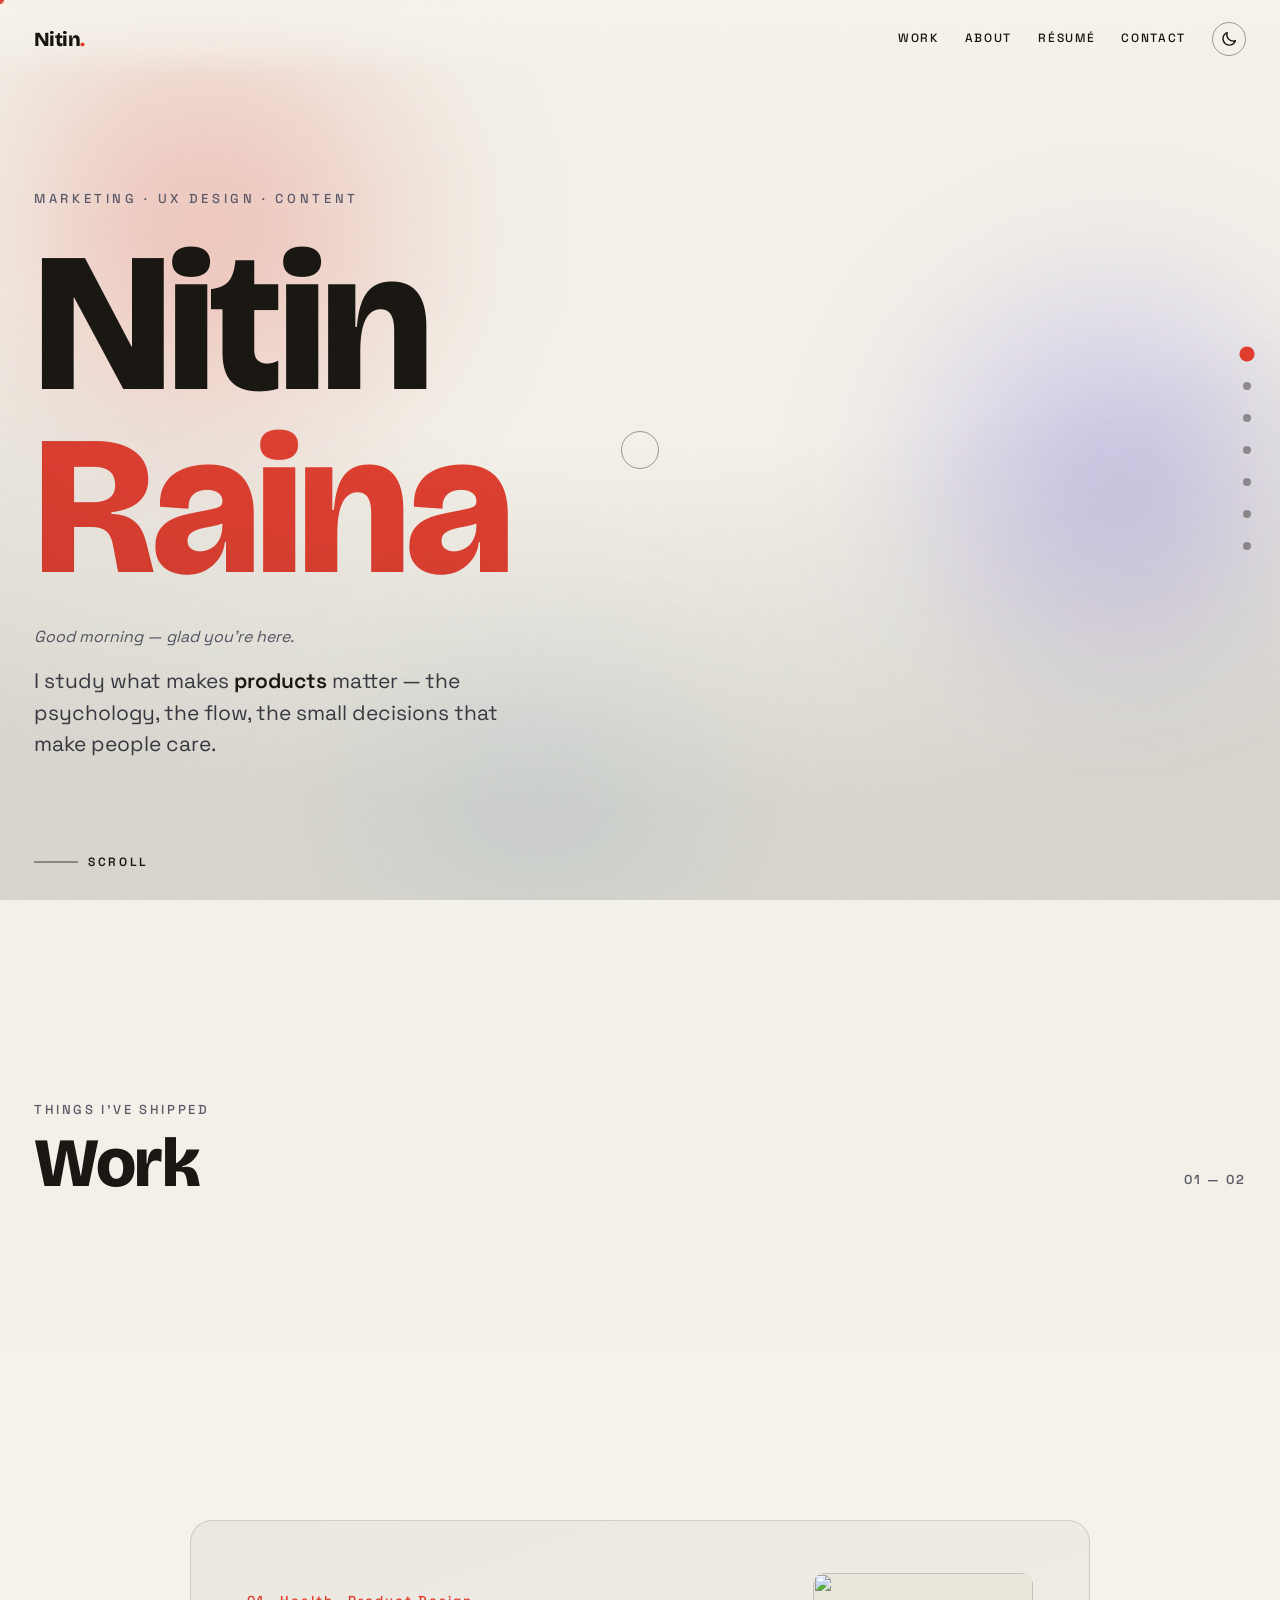
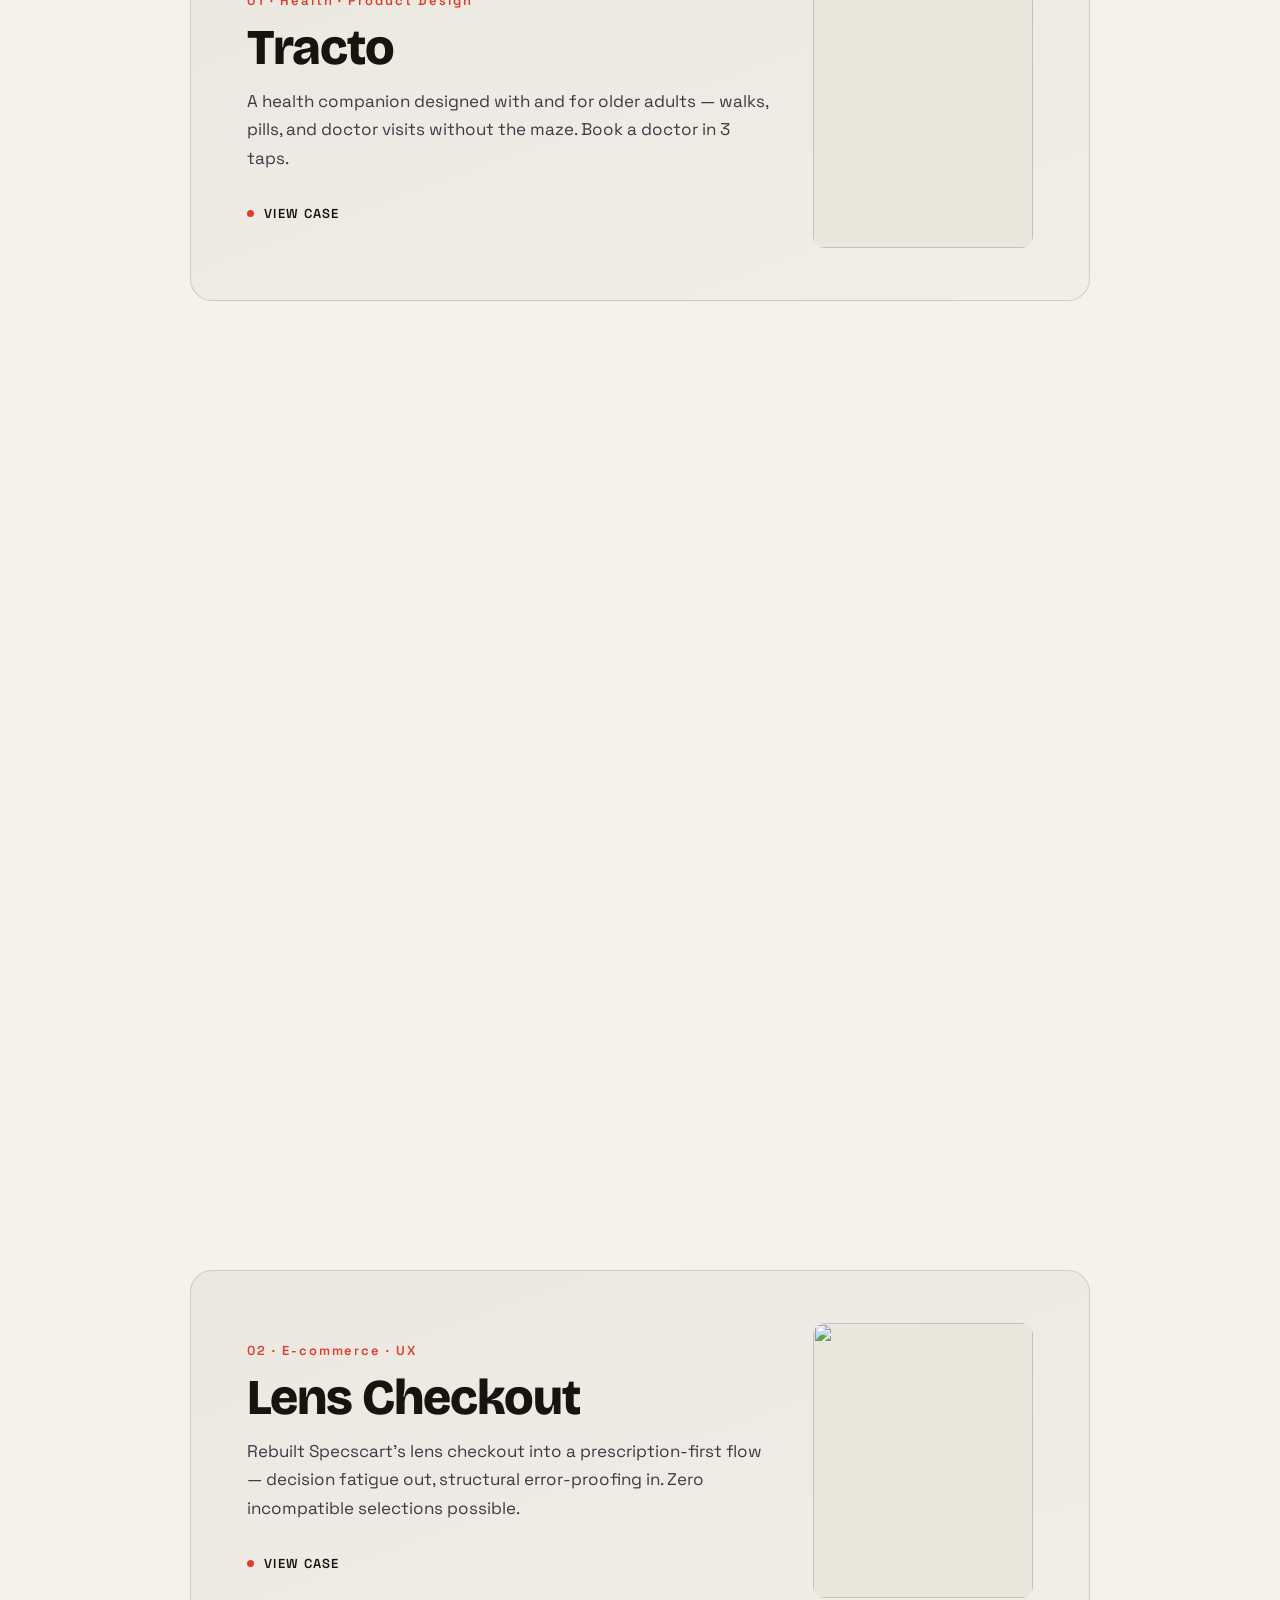
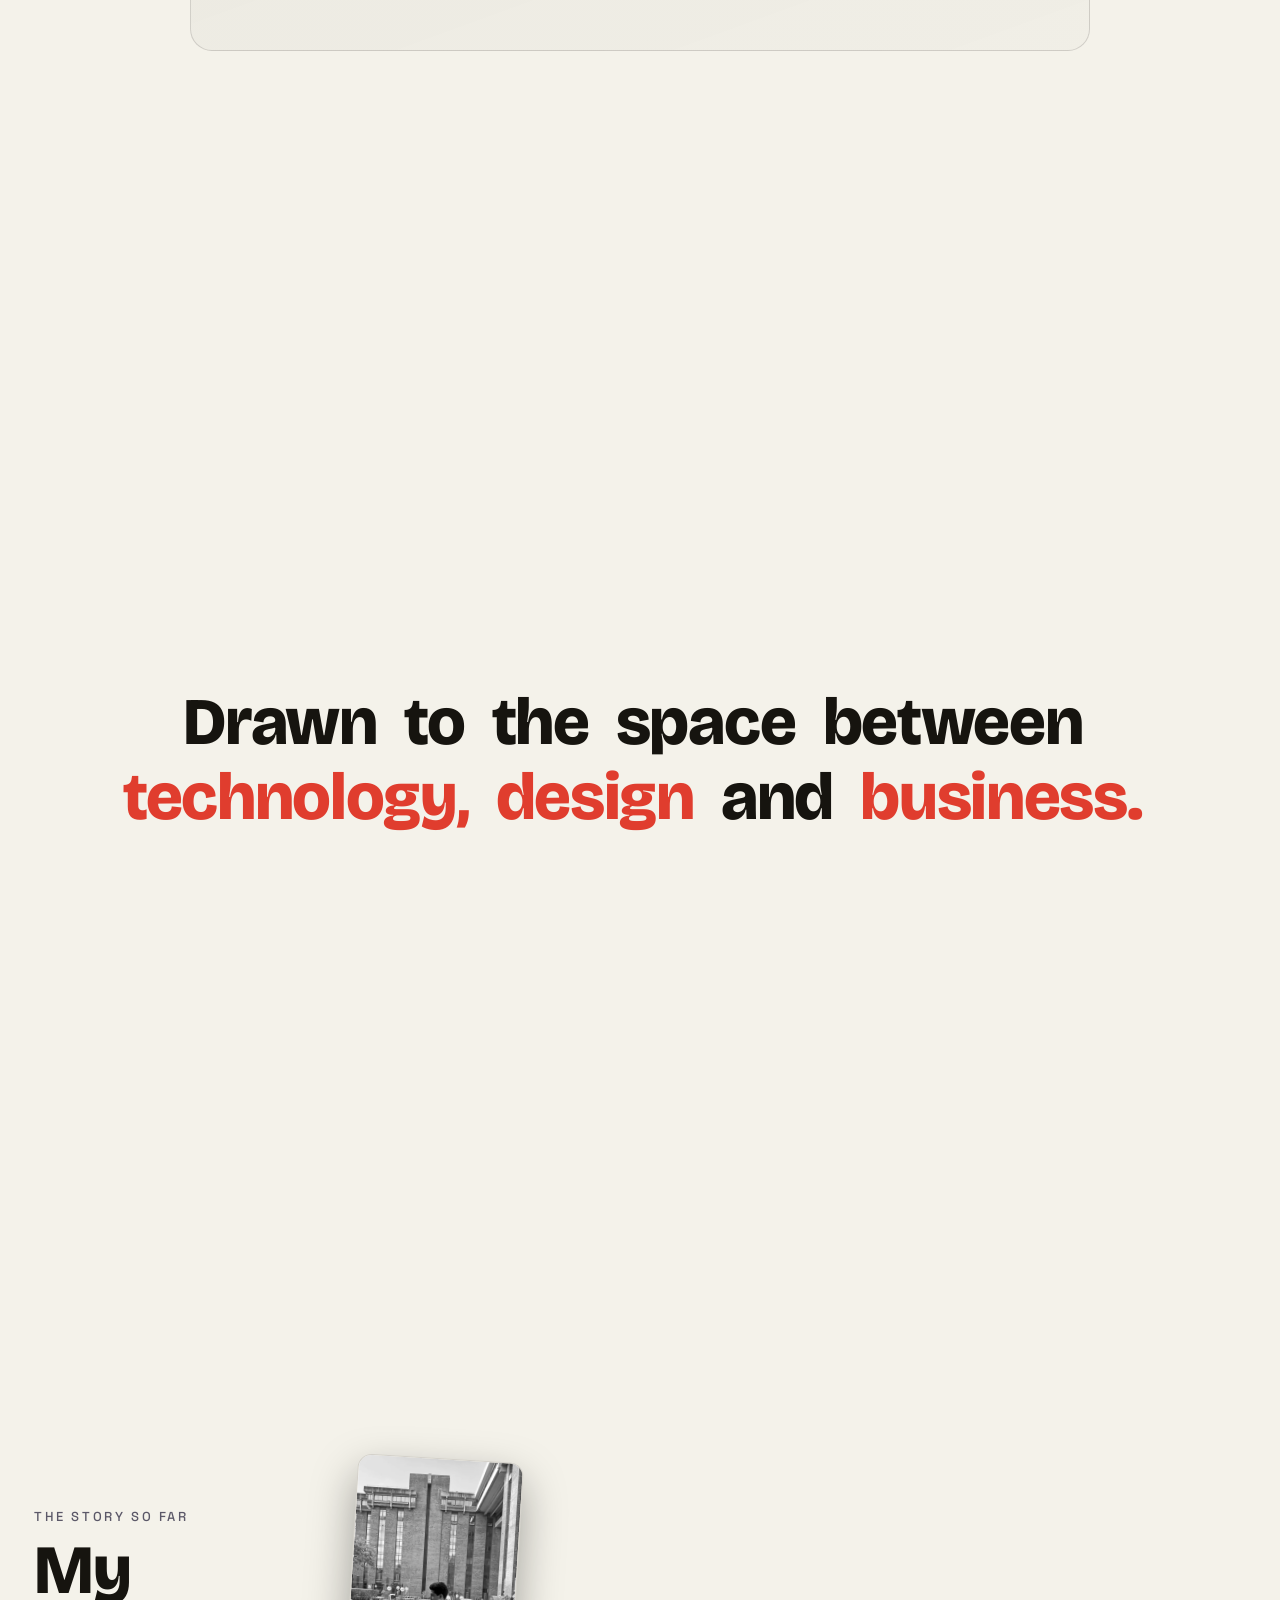
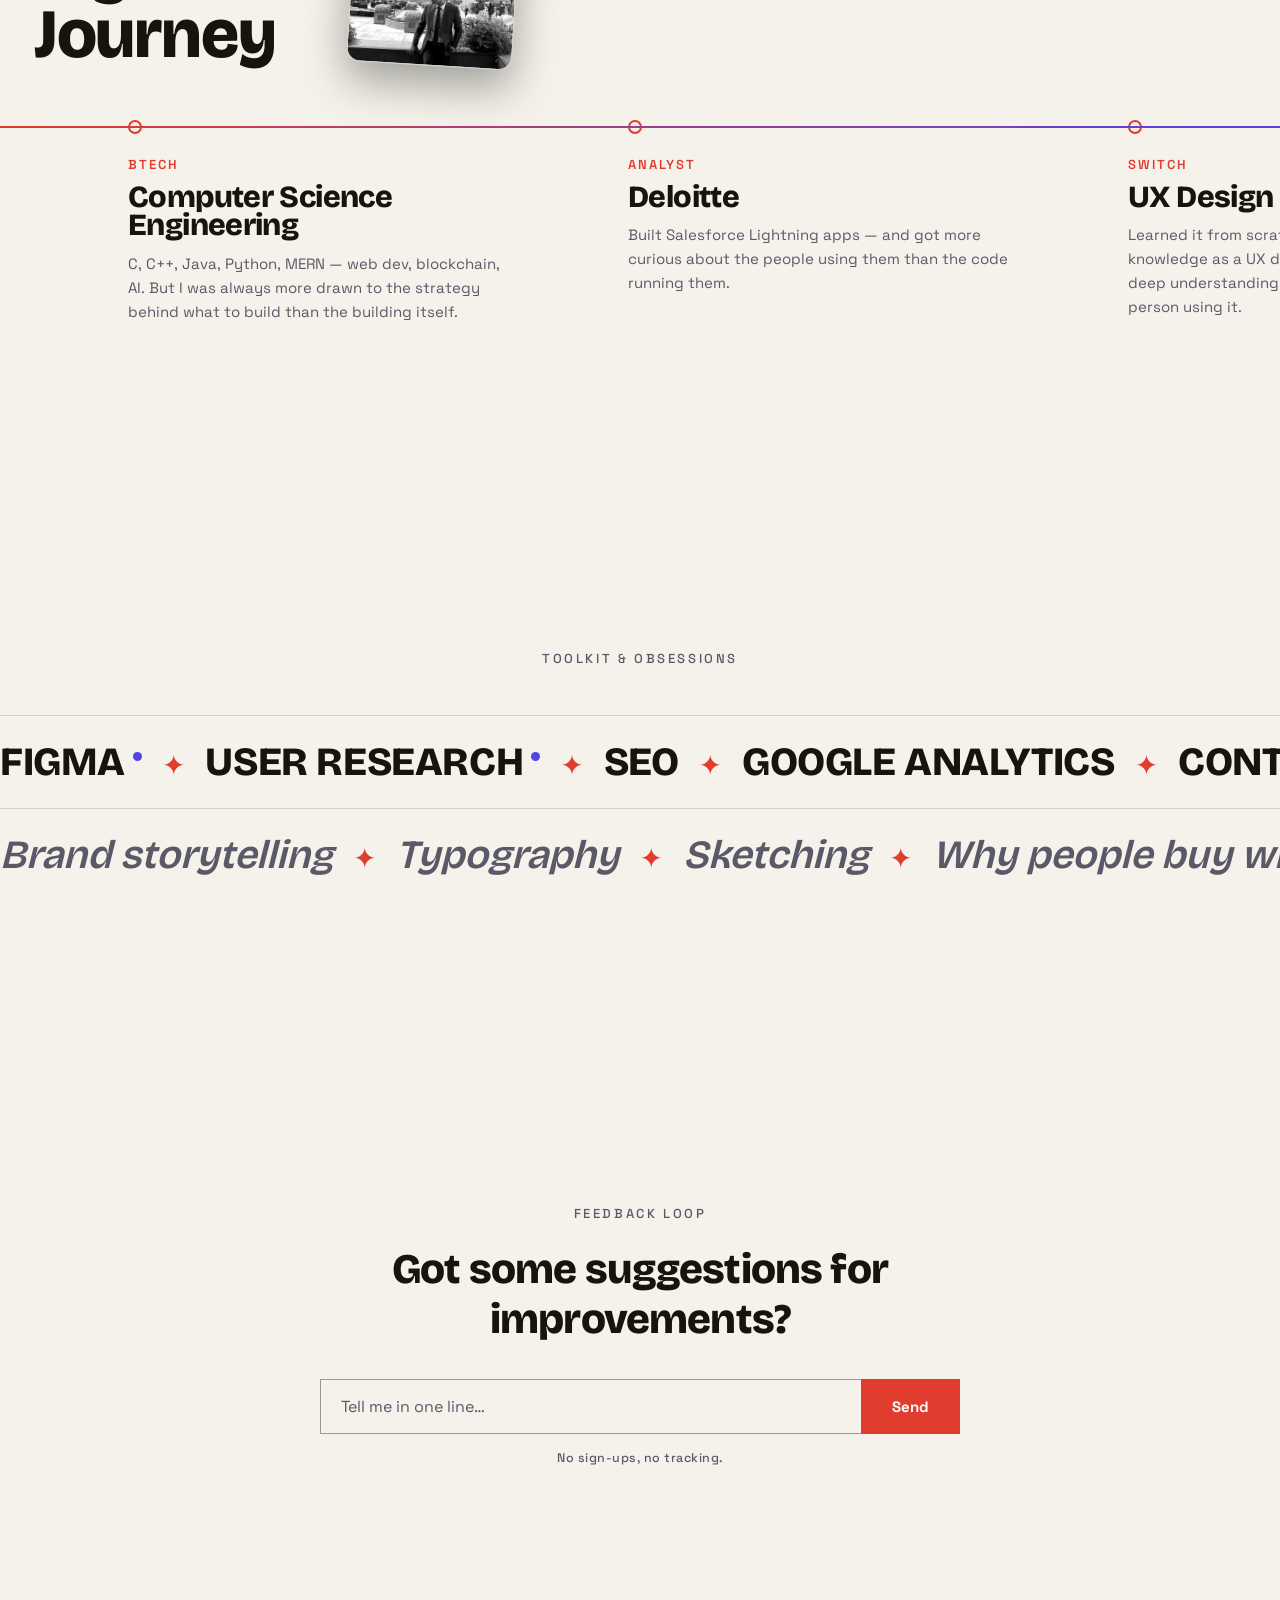
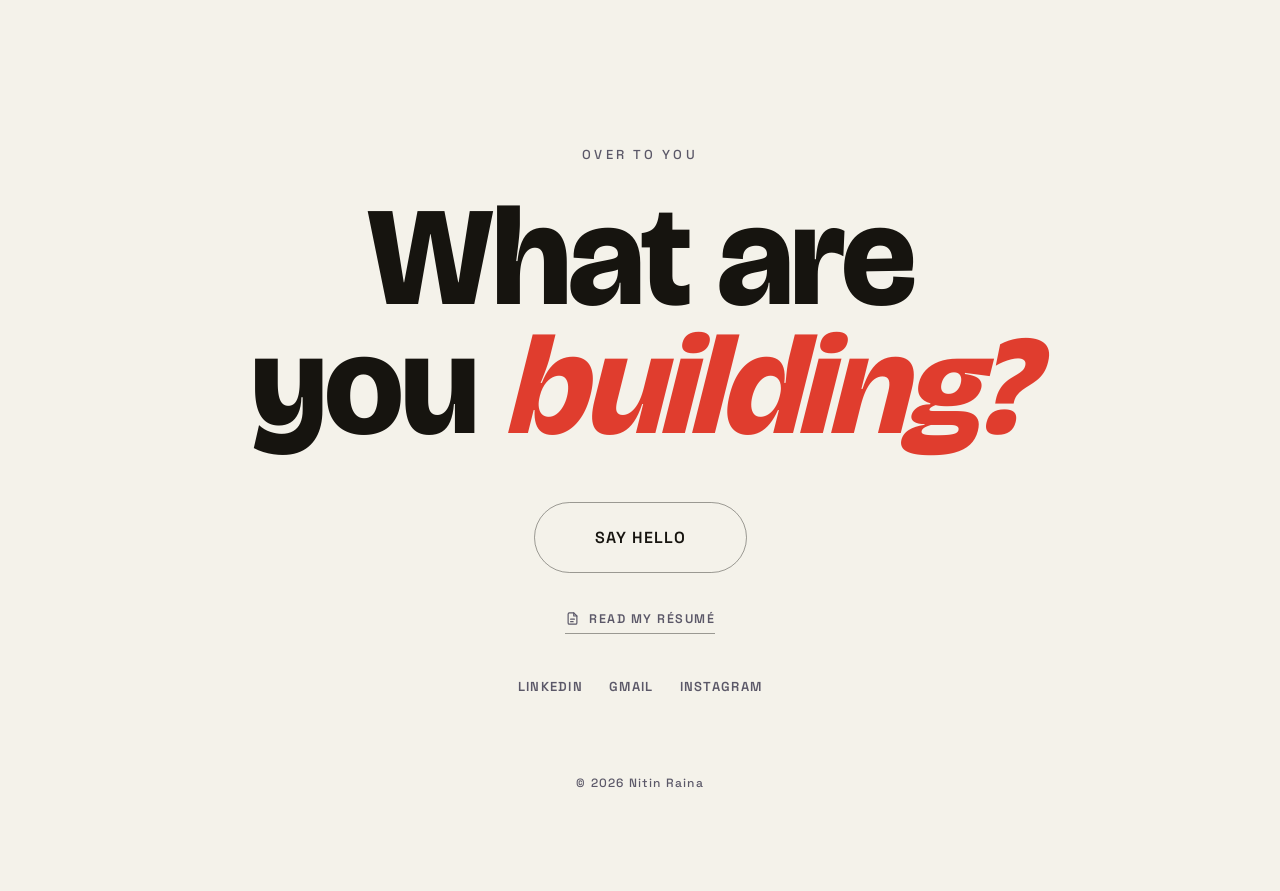
==== immersive/index.html @ c53278e1 "Refine XSAV Lab description and rewrite "Something's Cooking" line - XSAV Lab node: final wording pe" ====
<!DOCTYPE html>
<html lang="en">
<head>
<meta charset="utf-8">
<meta name="viewport" content="width=device-width, initial-scale=1">
<title>Nitin Raina — Marketing, UX Design & Content</title>
<meta name="description" content="Nitin Raina — marketing, UX design and content. Selected work, background and a toolkit of things I actually use.">
<meta name="theme-color" content="#08080c">
<link rel="preconnect" href="https://fonts.googleapis.com">
<link rel="preconnect" href="https://fonts.gstatic.com" crossorigin>
<link href="https://fonts.googleapis.com/css2?family=Bricolage+Grotesque:opsz,wght@12..96,600;12..96,700;12..96,800&family=Space+Grotesk:wght@400;500;600&display=swap" rel="stylesheet">
<style>
  :root{
    --bg:#08080c; --bg2:#0f0f16;
    --text:#f4f2ea; --muted:#aeabbb;
    --accent:#ff4d3d; --accent2:#6b5cff;
    --ease:cubic-bezier(.22,1,.36,1);
    --on-accent:#0a0a0a;
    --text-soft:#d8d5e6;
    --line:rgba(244,242,234,.14);
    --line-strong:rgba(244,242,234,.35);
    --shadow:rgba(0,0,0,.9);
    --surface:rgba(15,15,22,.7);
    --accent-soft:rgba(255,77,61,.08);
    --accent2-soft:rgba(107,92,255,.1);
    --accent2-ring:rgba(107,92,255,.45);
    --aurora3:#12324d;
    --card-grad-a:rgba(244,242,234,.05);
    --card-grad-b:rgba(244,242,234,.015);
    --aurora-opacity:.5;
  }
  html[data-theme="light"]{
    --bg:#f4f2ea; --bg2:#e9e6db;
    --text:#16140f; --muted:#5b5868;
    --accent:#e03d2e; /* darker coral: #ff4d3d fails contrast for small text on cream */
    --accent2:#5443e6;
    --on-accent:#fdfcf9;
    --text-soft:#3c3a44;
    --line:rgba(22,20,15,.14); --line-strong:rgba(22,20,15,.4);
    --shadow:rgba(244,242,234,.6); /* near-invisible glow instead of dark shadow */
    --surface:rgba(233,230,219,.8);
    --accent-soft:rgba(224,61,46,.08); --accent2-soft:rgba(84,67,230,.1);
    --accent2-ring:rgba(84,67,230,.4);
    --aurora3:#a8c4dd;
    --card-grad-a:rgba(22,20,15,.045); --card-grad-b:rgba(22,20,15,.015);
    --aurora-opacity:.3; /* aurora blobs are much louder on cream */
  }
  html[data-theme="light"] body::before{background:radial-gradient(120% 90% at 50% 0%, transparent 55%, rgba(22,20,15,.12))}
  *{margin:0;padding:0;box-sizing:border-box}
  html,body{background:var(--bg);color:var(--text)}
  /* theme-change smoothness — deliberately NOT a universal *{transition},
     which would jank the GSAP transforms */
  html{transition:background .3s ease}
  body{transition:background .3s ease,color .3s ease}
  html{overscroll-behavior:none}
  body{
    font-family:'Space Grotesk',system-ui,sans-serif;
    overflow-x:hidden;
    -webkit-font-smoothing:antialiased;
  }
  ::selection{background:var(--accent);color:var(--on-accent)}
  a{color:inherit;text-decoration:none}
  h1,h2,h3{font-family:'Bricolage Grotesque',sans-serif;font-weight:800;line-height:.92;letter-spacing:-.02em}

  /* accessibility: visible focus for every interactive element (was
     completely missing before — keyboard users had no way to see where
     they were) */
  a:focus-visible,button:focus-visible,[tabindex]:focus-visible{
    outline:2px solid var(--accent);outline-offset:4px;border-radius:2px;
  }
  /* the nav is fixed, so native anchor jumps (#work etc.) would otherwise
     land with the target tucked underneath it */
  section[id]{scroll-margin-top:96px}
  .skip-link{
    position:absolute;left:16px;top:-60px;z-index:100;padding:12px 20px;border-radius:100px;
    background:var(--accent);color:var(--on-accent);font:600 13px 'Space Grotesk';letter-spacing:.08em;
    text-transform:uppercase;transition:top .2s var(--ease);
  }
  .skip-link:focus{top:16px}
  .sr-only{
    position:absolute;width:1px;height:1px;padding:0;margin:-1px;
    overflow:hidden;clip:rect(0,0,0,0);white-space:nowrap;border:0;
  }

  body::before{
    content:"";position:fixed;inset:0;z-index:2;pointer-events:none;
    background:radial-gradient(120% 90% at 50% 0%, transparent 55%, rgba(0,0,0,.55));
    mix-blend-mode:multiply;
  }
  body::after{
    content:"";position:fixed;inset:-50%;z-index:3;pointer-events:none;opacity:.05;
    background-image:url("data:image/svg+xml,%3Csvg xmlns='http://www.w3.org/2000/svg' width='120' height='120'%3E%3Cfilter id='n'%3E%3CfeTurbulence type='fractalNoise' baseFrequency='.9' numOctaves='2'/%3E%3C/filter%3E%3Crect width='100%25' height='100%25' filter='url(%23n)'/%3E%3C/svg%3E");
    animation:grain 6s steps(6) infinite;
  }
  @keyframes grain{
    0%,100%{transform:translate(0,0)} 20%{transform:translate(-4%,3%)}
    40%{transform:translate(3%,-4%)} 60%{transform:translate(-3%,2%)} 80%{transform:translate(2%,3%)}
  }

  .aurora{position:fixed;inset:0;z-index:0;pointer-events:none;overflow:hidden;filter:blur(60px)}
  .aurora span{position:absolute;border-radius:50%;opacity:var(--aurora-opacity);will-change:transform}
  .aurora .a1{width:52vw;height:52vw;left:-10vw;top:-8vw;background:radial-gradient(circle,var(--accent),transparent 62%)}
  .aurora .a2{width:46vw;height:46vw;right:-10vw;top:20vh;background:radial-gradient(circle,var(--accent2),transparent 62%)}
  .aurora .a3{width:40vw;height:40vw;left:22vw;bottom:-14vw;background:radial-gradient(circle,var(--aurora3),transparent 62%)}

  .cursor-dot,.cursor-ring{position:fixed;top:0;left:0;z-index:95;pointer-events:none;border-radius:100px;transform:translate(-50%,-50%);will-change:transform}
  .cursor-dot{width:7px;height:7px;background:var(--accent);transition:opacity .2s ease}
  .cursor-ring{
    width:38px;height:38px;border:1.5px solid var(--line-strong);display:flex;align-items:center;justify-content:center;
    transition:width .3s var(--ease),height .3s var(--ease),border-color .25s,background .25s;
  }
  .cursor-ring.hot{width:64px;height:64px;border-color:var(--accent);background:var(--accent-soft)}
  .cursor-ring.drag{width:80px;height:80px;border-color:var(--accent2);background:var(--accent2-soft)}
  /* the ring morphs into a pill and shows what the hover DOES — "read" over
     case-study links, "say it" over the feedback/contact inputs — rather
     than staying a mute circle over every interactive element alike */
  .cursor-label{font:700 12px 'Space Grotesk';letter-spacing:.1em;text-transform:uppercase;color:var(--text);white-space:nowrap;opacity:0;transition:opacity .15s ease}
  .cursor-ring.read,.cursor-ring.say{width:auto;height:auto;padding:14px 22px;border-color:var(--accent);background:var(--accent)}
  .cursor-ring.read .cursor-label,.cursor-ring.say .cursor-label{opacity:1;color:var(--on-accent)}
  .cursor-ring.read ~ .cursor-dot,.cursor-ring.say ~ .cursor-dot{opacity:0}
  @media (hover:none){.cursor-dot,.cursor-ring{display:none}}

  .intro{position:fixed;inset:0;z-index:90;background:var(--bg);display:flex;align-items:center;justify-content:center;overflow:hidden}
  .intro-count{font-family:'Bricolage Grotesque';font-weight:800;font-size:clamp(60px,14vw,220px);color:var(--text);line-height:1}
  .intro-bars{position:absolute;inset:0;display:flex}
  .intro-bars i{flex:1;background:var(--bg2)}

  .wrap{position:relative;z-index:1}

  /* mix-blend-mode:difference was the cause of "Nitin." visually merging
     into whatever scrolled under it (it inverts against the backdrop, so
     over a big pale heading it turned dark and fused with the text). A
     scrim + text-shadow keeps the nav readable over ANY backdrop without
     ever inverting into the content behind it. */
  .nav{position:fixed;top:0;left:0;right:0;z-index:40;display:flex;justify-content:space-between;align-items:center;padding:22px 34px;text-shadow:0 2px 16px var(--shadow)}
  .nav::before{
    content:"";position:absolute;inset:0;z-index:-1;pointer-events:none;
    background:linear-gradient(180deg,color-mix(in srgb, var(--bg) 92%, transparent),color-mix(in srgb, var(--bg) 55%, transparent) 60%,transparent);
  }
  .nav .brand{font-family:'Bricolage Grotesque';font-weight:800;font-size:20px;letter-spacing:-.03em}
  .nav .links{display:flex;gap:26px;font:500 12px 'Space Grotesk';letter-spacing:.14em;text-transform:uppercase}
  /* padding, not extra size: keeps the type identical but lifts the click
     target from 16px to 32px tall (WCAG 2.5.8 wants >=24) */
  .nav .links a{position:relative;display:inline-block;padding:8px 0}
  .nav .links a::after{content:"";position:absolute;left:0;bottom:4px;width:100%;height:1.5px;background:currentColor;transform:scaleX(0);transform-origin:right;transition:transform .3s var(--ease)}
  .nav .links a:hover::after{transform:scaleX(1);transform-origin:left}
  .nav .links a.active{color:var(--accent)}
  .nav .links a.active::after{transform:scaleX(1);transform-origin:left}

  /* light/dark toggle — the icon shows the theme you'd GET by clicking
     (sun while dark, moon while light), which is what the aria-label already
     says. The previous plain dot gave no clue this button did anything. */
  .theme-toggle{
    width:34px;height:34px;border-radius:50%;border:1.5px solid var(--line-strong);
    background:none;cursor:pointer;display:grid;place-items:center;color:var(--text);
    transition:border-color .3s var(--ease),background .3s var(--ease);
  }
  .theme-toggle:hover,.theme-toggle:focus-visible{border-color:var(--accent);background:var(--accent-soft)}
  /* both icons stack in one grid cell and cross-fade/rotate between states */
  .tt-icon{display:grid;place-items:center;width:18px;height:18px}
  .tt-icon svg{
    grid-area:1/1;width:18px;height:18px;fill:none;stroke:currentColor;
    stroke-width:1.8;stroke-linecap:round;stroke-linejoin:round;
    transition:opacity .35s var(--ease),transform .45s var(--ease);
  }
  .tt-sun{opacity:1;transform:rotate(0deg) scale(1)}
  .tt-moon{opacity:0;transform:rotate(-70deg) scale(.4)}
  html[data-theme="light"] .tt-sun{opacity:0;transform:rotate(70deg) scale(.4)}
  html[data-theme="light"] .tt-moon{opacity:1;transform:rotate(0deg) scale(1)}
  @media (prefers-reduced-motion:reduce){.tt-icon svg{transition:opacity .01s}}

  /* progress rail */
  /* the visible dot stays 8px, but the BUTTON is 26px so the tap/click
     target meets the 24x24 minimum (WCAG 2.5.8) — an 8px target was
     effectively unusable on touch and hostile with a trackpad */
  .rail{position:fixed;right:20px;top:50%;transform:translateY(-50%);z-index:45;display:flex;flex-direction:column;gap:6px;align-items:center}
  .rail button{width:26px;height:26px;display:grid;place-items:center;background:none;border:none;cursor:pointer;padding:0;position:relative;border-radius:50%}
  .rail button::after{content:"";width:8px;height:8px;border-radius:50%;background:var(--line-strong);transition:transform .35s var(--ease),background .35s var(--ease)}
  .rail button::before{content:attr(data-label);position:absolute;right:26px;top:50%;transform:translateY(-50%);font:600 10px 'Space Grotesk';letter-spacing:.12em;text-transform:uppercase;color:var(--text);white-space:nowrap;opacity:0;transition:opacity .25s ease;pointer-events:none;text-shadow:0 2px 10px var(--shadow)}
  .rail button:hover::before,.rail button:focus-visible::before{opacity:1}
  .rail button.active::after{background:var(--accent);transform:scale(1.9)}
  @media (max-width:820px){.rail{display:none}}

  /* HERO — fixed top padding guarantees clearance under the fixed nav no
     matter the viewport height (previously the eyebrow could land right
     under/behind "Nitin." on shorter screens) */
  .hero{min-height:100svh;display:flex;flex-direction:column;justify-content:center;padding:130px 34px 80px;position:relative}
  /* time-of-day greeting: a warm, lowercase aside between the name and
     the hero-sub — it opens the sentence that hero-sub continues, so it
     stays a separate element (not folded into the eyebrow text) and reads as
     its own small human touch rather than competing with the tagline */
  .hero .greeting{font:400 16px 'Space Grotesk';font-style:italic;letter-spacing:normal;text-transform:none;color:var(--muted);margin:28px 0 10px;overflow:hidden;min-height:1em}
  .hero .greeting span{display:inline-block}
  .hero .eyebrow{font:500 13px 'Space Grotesk';letter-spacing:.28em;text-transform:uppercase;color:var(--muted);margin-bottom:26px;overflow:hidden;text-shadow:0 2px 16px var(--shadow)}
  .hero .eyebrow span{display:inline-block}
  .hero-name{font-size:clamp(58px,15.5vw,260px);font-weight:800;perspective:800px}
  .hero-name .line{display:block;overflow:hidden}
  .hero-name .char{display:inline-block;will-change:transform}
  .hero-name .accent{color:var(--accent)}
  /* text-shadow guarantees legibility regardless of what the aurora glow
     is doing behind it at any given scroll position — color alone wasn't
     enough since the warm red glow can sit right under this text */
  .hero-sub{margin-top:8px;max-width:520px;font-size:clamp(16px,2vw,21px);color:var(--text-soft);line-height:1.5;overflow:hidden;text-shadow:0 2px 20px var(--shadow)}
  .hero-sub b{color:var(--text);font-weight:600}
  .scroll-cue{position:absolute;bottom:30px;left:34px;font:600 12px 'Space Grotesk';letter-spacing:.22em;text-transform:uppercase;color:var(--text);display:flex;align-items:center;gap:10px;text-shadow:0 2px 14px var(--shadow);animation:cuePulse 2s ease-in-out infinite}
  .scroll-cue .bar{width:44px;height:2px;background:var(--line-strong);position:relative;overflow:hidden}
  .scroll-cue .bar::after{content:"";position:absolute;inset:0;background:var(--accent);transform:translateX(-100%);animation:cue 2s var(--ease) infinite}
  @keyframes cue{50%{transform:translateX(0)}100%{transform:translateX(100%)}}
  @keyframes cuePulse{0%,100%{opacity:1}50%{opacity:.55}}
  @media (prefers-reduced-motion:reduce){.scroll-cue{animation:none}}

  /* ============ WORK — v5: compact text-first card deck. Each project
     is a single bounded card (not a full-bleed spread) centered on
     screen; the thumbnail is a modest supporting element, title+desc
     dominate. Cards swap with a 3D flip-through motion (outgoing tips
     back and away, incoming tips in from below) instead of a flat
     crossfade — the "immersive" scroll payoff v4's fade lacked. ============ */
  .work{padding:0}
  /* solid opaque background — the hero's aurora glow is a fixed
     full-page layer, so any section without its own background shows it
     bleeding through underneath; this band needs to read as its OWN dark
     section starting clean after the hero, not as hero's tail end */
  /* left-aligned with a kicker line, mirroring the About head ("The story
     so far / My Journey") so every section heading follows one pattern —
     a lone centered "Work" read as misplaced next to the others */
  .work-intro{background:var(--bg);position:relative;z-index:1;min-height:40svh;width:100%;display:flex;align-items:flex-end;padding:0 34px 64px}
  .work-intro .inner{width:100%;display:flex;align-items:flex-end;justify-content:space-between;gap:20px;flex-wrap:wrap}
  .work-intro .k{display:block;font:500 13px 'Space Grotesk';letter-spacing:.2em;text-transform:uppercase;color:var(--muted);margin-bottom:14px}
  .work-intro h2{font-size:clamp(32px,5.4vw,80px)}
  .work-intro .count{font:600 13px 'Space Grotesk';letter-spacing:.15em;color:var(--muted);padding-bottom:8px}
  .project-wrap{position:relative;height:150vh}
  .project-wrap:last-child{height:100vh}
  .project{position:sticky;top:0;height:100svh;overflow:hidden;background:var(--bg);display:flex;align-items:center;justify-content:center;padding:34px;perspective:1600px}
  .project-inner{position:relative;z-index:1;width:100%;max-width:900px;display:flex;justify-content:center;will-change:transform,opacity;transform-style:preserve-3d}
  /* no backdrop-filter here: .project already paints an opaque background
     so there is nothing behind to blur, and it was costing a real
     compositing hit on every frame of the 3D sticky card transition */
  .card{width:100%;display:flex;align-items:center;gap:44px;padding:52px 56px;border-radius:22px;background:linear-gradient(160deg,var(--card-grad-a),var(--card-grad-b));border:1px solid var(--line)}
  .card-info{flex:1.35;min-width:0}
  .card-num{display:block;font:600 13px 'Space Grotesk';letter-spacing:.15em;color:var(--accent);margin-bottom:16px}
  .card-title{font-size:clamp(30px,4vw,50px);margin-bottom:16px}
  .card-desc{color:var(--text-soft);font-size:17px;line-height:1.65;margin-bottom:26px}
  .card-cta{display:inline-flex;align-items:center;gap:10px;padding:7px 0;font:600 13px 'Space Grotesk';letter-spacing:.1em;text-transform:uppercase;color:var(--text)}
  .card-cta .dot{width:7px;height:7px;border-radius:50%;background:var(--accent);transition:transform .3s var(--ease)}
  .card:hover .card-cta .dot{transform:scale(2.2)}
  .card-visual{flex:none;width:min(30vw,220px);aspect-ratio:4/5;position:relative;overflow:hidden;border-radius:12px;background:var(--bg2)}
  .card-visual img{position:absolute;inset:0;width:100%;height:100%;object-fit:cover}
  @media (max-width:760px){
    /* sticky-stack needs real screen height to breathe; on small
       screens fall back to a plain stacked list so content never clips */
    .project-wrap,.project-wrap:last-child{height:auto}
    .project{position:relative;height:auto;padding:60px 20px}
    .card{flex-direction:column;align-items:flex-start;padding:34px 28px}
    .card-visual{width:100%;aspect-ratio:16/9}
  }

  /* ============ MANIFESTO — single scrubbed line ============ */
  .manifesto{min-height:100svh;display:flex;align-items:center;justify-content:center;padding:100px 40px}
  .manifesto .inner{max-width:1150px;text-align:center;font-family:'Bricolage Grotesque',sans-serif;font-size:clamp(26px,5.2vw,68px);font-weight:800;letter-spacing:-.02em;line-height:1.12}
  .manifesto .w{display:inline-block;opacity:.12;margin-right:.22em}
  .manifesto .accent{color:var(--accent)}

  /* ============ ABOUT — horizontal pinned timeline ============ */
  .about-reel{position:relative}
  /* heading and timeline are now normal flow siblings in a padded column.
     Previously the heading was position:absolute at top:90px and the rail
     line was hard-coded to top:247px — two independent magic numbers that
     collided the moment the heading wrapped to the height it actually is,
     which is why the line cut straight through "Journey". Nothing here can
     overlap now: the line is positioned against the TRACK, not the pin. */
  .about-pin{position:sticky;top:0;height:100svh;overflow:hidden;display:flex;flex-direction:column;justify-content:center;padding:118px 0 56px}
  .about-head{flex:none;padding:0 34px;margin-bottom:clamp(38px,6vh,74px);display:flex;align-items:flex-end;gap:clamp(30px,6vw,90px)}
  .about-head .k{display:block;font:500 13px 'Space Grotesk';letter-spacing:.2em;text-transform:uppercase;color:var(--muted);margin-bottom:14px}
  .about-head h2{font-size:clamp(32px,5.4vw,80px)}
  /* the human touch: a small tilted portrait beside the story heading —
     like a photo laid on the timeline. Straightens on hover. */
  .about-photo{
    width:clamp(104px,13vw,168px);aspect-ratio:4/5;object-fit:cover;flex:none;
    border-radius:14px;border:1px solid var(--line);transform:rotate(3.5deg);
    box-shadow:0 18px 44px rgba(0,0,0,.35);transition:transform .45s var(--ease);
  }
  .about-photo:hover{transform:rotate(0deg) scale(1.03)}
  @media (max-width:720px){.about-photo{width:96px;border-radius:10px}}
  .timeline-area{flex:none;position:relative}
  /* dot is 14px tall so its centre is 7px down; the 2px line sits at 6px
     to land dead-centre on it — derived from the dot's own size, not guessed */
  .rail-line{position:absolute;left:0;right:0;top:6px;height:2px;background:var(--line);z-index:2}
  .rail-line-fill{width:0%;height:100%;background:linear-gradient(90deg,var(--accent),var(--accent2))}
  /* NOTE: trailing space is a real .tl-spacer ELEMENT, never padding-right.
     Chromium excludes a scrollable flex container's end-side padding from
     scrollWidth, so the horizontal-scroll distance ignored any padding-right
     entirely and always parked the last card flush against the viewport edge
     (under the progress rail). A flex child is always counted. */
  .timeline-track{display:flex;align-items:flex-start;gap:120px;padding-left:10vw;will-change:transform;position:relative;z-index:1;list-style:none}
  .tl-spacer{flex:none;width:min(12vw,150px)}
  .tl-node{flex:none;width:min(64vw,380px);max-width:380px;position:relative;overflow-wrap:break-word}
  /* dots start hollow and FILL as the progress bar sweeps past them —
     .filled is toggled from the pin's onUpdate by comparing each dot's
     viewport position against the fill bar's leading edge */
  .tl-dot{display:block;width:14px;height:14px;margin-bottom:22px;border-radius:50%;background:var(--bg);border:2px solid var(--accent);transition:background .3s var(--ease),transform .3s var(--ease),box-shadow .3s var(--ease)}
  .tl-dot.filled{background:var(--accent);transform:scale(1.25);box-shadow:0 0 14px var(--accent-soft),0 0 4px var(--accent)}
  .tl-year{display:block;font:600 13px 'Space Grotesk';letter-spacing:.15em;text-transform:uppercase;color:var(--accent);margin-bottom:10px}
  .tl-title{font-size:clamp(20px,2.4vw,32px);margin-bottom:12px}
  .tl-text{color:var(--muted);font-size:15px;line-height:1.6;max-width:100%}

  /* the last node is the future one: deliberately unfinished. Dashed,
     softly pulsing dot in the secondary accent so it reads as "not yet"
     rather than as another completed milestone. The .filled class is still
     applied by the rail sweep, so both states are overridden here. */
  .tl-node.is-next .tl-year{color:var(--accent2)}
  .tl-node.is-next .tl-dot,
  .tl-node.is-next .tl-dot.filled{
    background:transparent;border:2px dashed var(--accent2);
    transform:none;box-shadow:0 0 0 0 var(--accent2-ring);
    animation:nextPulse 2.6s ease-out infinite;
  }
  @keyframes nextPulse{
    0%{box-shadow:0 0 0 0 var(--accent2-ring)}
    70%{box-shadow:0 0 0 11px transparent}
    100%{box-shadow:0 0 0 0 transparent}
  }
  /* three dots that fill in turn — a tiny "still in progress" tell */
  .tl-cook{display:inline-flex;gap:3px;margin-left:6px;vertical-align:baseline}
  .tl-cook i{width:5px;height:5px;border-radius:50%;background:var(--accent2);opacity:.25;animation:cookDot 1.5s ease-in-out infinite}
  .tl-cook i:nth-child(2){animation-delay:.22s}
  .tl-cook i:nth-child(3){animation-delay:.44s}
  @keyframes cookDot{0%,60%,100%{opacity:.25}30%{opacity:1}}
  @media (prefers-reduced-motion:reduce){
    .tl-node.is-next .tl-dot,.tl-node.is-next .tl-dot.filled{animation:none}
    .tl-cook i{animation:none;opacity:.6}
  }

  /* ============ SKILLS — draggable marquee ticker, ported from the live
     brutalist site's proven skills/interests bands (user explicitly asked
     for this representation back over the chip-cluster experiment). Two
     full-bleed rows crawl in opposite directions; either can be grabbed
     and flung, hovering pauses the crawl, and scroll velocity nudges the
     playback rate. Re-themed dark but the mechanic is unchanged. ============ */
  .skills{padding:140px 0 120px;position:relative}
  .skills-head{max-width:1200px;margin:0 auto 48px;padding:0 34px;text-align:center}
  .skills-head .k{display:block;font:500 13px 'Space Grotesk';letter-spacing:.2em;text-transform:uppercase;color:var(--muted)}
  .ticker-zone{width:100%;overflow:hidden}
  .ticker{
    overflow:hidden;border-top:1px solid var(--line);padding:22px 0;
    white-space:nowrap;cursor:grab;touch-action:pan-y;
  }
  .ticker:last-child{border-bottom:1px solid var(--line)}
  .ticker.dragging{cursor:grabbing}
  .ticker-drag-wrap{display:inline-block;will-change:transform}
  .ticker-track{display:inline-flex;align-items:baseline;animation:tickerScroll 28s linear infinite;will-change:transform}
  .ticker-reverse .ticker-track{animation-direction:reverse;animation-duration:34s}
  @keyframes tickerScroll{from{transform:translateX(0)}to{transform:translateX(-50%)}}
  .ticker-item{
    font-family:'Bricolage Grotesque';font-weight:800;font-size:clamp(22px,3.4vw,40px);
    letter-spacing:-.01em;text-transform:uppercase;color:var(--text);padding-right:20px;
  }
  .ticker-sep{color:var(--accent);font-size:clamp(16px,2.4vw,28px);padding-right:20px}
  /* solid muted italic — the hollow text-stroke outline (inherited from
     the light-bg live site) read as broken/gappy lettering on this page
     in both themes, so the outline treatment is gone entirely */
  .ticker-reverse .ticker-item{
    font-weight:600;font-style:italic;color:var(--muted);text-transform:none;letter-spacing:0;
  }
  @media (prefers-reduced-motion:reduce){.ticker-track{animation:none}}
  /* skills with real receipts get a citation-style marker + a proof line
     below. INDIGO, not the accent red — the ✦ separators are already red,
     so a red dot vanished among them; the second accent color is used
     nowhere else in this row, which is what makes it read as "special".
     The pulse ring says "alive, hover me" without being a decoration. */
  .ticker-item.has-proof::after{
    content:'';display:inline-block;width:9px;height:9px;border-radius:50%;
    background:var(--accent2);margin-left:8px;vertical-align:super;
    box-shadow:0 0 0 0 var(--accent2);animation:proofPulse 2.4s ease-out infinite;
  }
  @keyframes proofPulse{
    0%{box-shadow:0 0 0 0 var(--accent2-soft),0 0 0 0 var(--accent2)}
    55%{box-shadow:0 0 0 9px transparent,0 0 6px 1px var(--accent2)}
    100%{box-shadow:0 0 0 0 transparent,0 0 0 0 transparent}
  }
  @media (prefers-reduced-motion:reduce){.ticker-item.has-proof::after{animation:none;box-shadow:0 0 6px 1px var(--accent2)}}
  @media (hover:hover){
    .ticker-item.has-proof{cursor:help;transition:color .2s ease}
    .ticker-item.has-proof:hover{color:var(--accent2)}
  }
  .ticker-proof{min-height:24px;margin-top:20px;text-align:center;font:600 13px 'Space Grotesk';letter-spacing:.04em;color:var(--muted);opacity:0;transition:opacity .25s ease}
  .ticker-proof.on{opacity:1}
  @media (max-width:600px){.ticker-item{font-size:20px}}

  /* SUGGESTIONS — ported from the live site's feedback loop */
  .suggest{padding:140px 34px;text-align:center}
  .suggest-inner{max-width:640px;margin:0 auto}
  .suggest .k{display:block;font:500 13px 'Space Grotesk';letter-spacing:.2em;text-transform:uppercase;color:var(--muted);margin-bottom:22px}
  .suggest-title{font-size:clamp(26px,3.8vw,42px);line-height:1.2;margin-bottom:34px}
  .suggest-form{display:flex;gap:0}
  .suggest-form input{
    flex:1;min-width:0;border:1.5px solid var(--line-strong);border-right:none;
    background:transparent;color:var(--text);font:400 16px 'Space Grotesk';padding:16px 20px;outline-offset:-2px;
  }
  .suggest-form input::placeholder{color:var(--muted)}
  .suggest-send{
    border:1.5px solid var(--accent);background:var(--accent);color:var(--on-accent);
    font:700 15px 'Space Grotesk';padding:16px 30px;cursor:pointer;transition:background .15s,border-color .15s;
  }
  .suggest-send:hover{background:var(--accent2);border-color:var(--accent2)}
  .suggest-note{font:500 12.5px 'Space Grotesk';letter-spacing:.04em;color:var(--muted);margin-top:16px}
  .suggest-main{transition:opacity .35s ease,transform .35s ease}
  .suggest-main.fading{opacity:0;transform:translateY(-10px)}
  .suggest-main[hidden],.suggest-thanks[hidden]{display:none}
  .suggest-thanks{animation:thanksIn .6s var(--ease) both}
  @keyframes thanksIn{from{opacity:0;transform:translateY(16px) scale(.98)}to{opacity:1;transform:none}}
  .thanks-heart{font-size:46px;line-height:1;color:var(--accent);margin-bottom:18px;animation:heartBeat 1.8s ease-in-out .6s infinite}
  @keyframes heartBeat{0%,100%{transform:scale(1)}12%{transform:scale(1.16)}24%{transform:scale(1)}36%{transform:scale(1.1)}48%{transform:scale(1)}}
  .thanks-title{font-size:clamp(28px,4.2vw,44px);margin-bottom:14px}
  .thanks-text{font-size:16px;line-height:1.6;color:var(--muted);max-width:440px;margin:0 auto 26px}
  .thanks-again{background:none;border:none;cursor:pointer;font:600 13px 'Space Grotesk';letter-spacing:.08em;color:var(--muted);padding:4px 2px;border-bottom:1.5px solid var(--line);transition:color .2s,border-color .2s}
  .thanks-again:hover{color:var(--accent);border-color:var(--accent)}
  @media (prefers-reduced-motion:reduce){.suggest-thanks{animation:none}.suggest-main{transition:none}.thanks-heart{animation:none}}
  @media (max-width:480px){.suggest-form{flex-direction:column;gap:10px}.suggest-form input{border-right:1.5px solid var(--line-strong)}.suggest-send{width:100%}}

  /* CONTACT */
  .contact{min-height:90vh;display:flex;flex-direction:column;align-items:center;justify-content:center;text-align:center;padding:140px 34px 100px;position:relative}
  .contact .k{font:500 13px 'Space Grotesk';letter-spacing:.24em;text-transform:uppercase;color:var(--muted);margin-bottom:30px}
  .contact h2{font-size:clamp(48px,11vw,180px);margin-bottom:50px}
  .contact h2 .accent{color:var(--accent);font-style:italic}
  .social-row{display:flex;gap:26px;margin-top:44px}
  .social-row a{position:relative;font:600 13px 'Space Grotesk';letter-spacing:.1em;text-transform:uppercase;color:var(--muted);transition:color .25s var(--ease)}
  .social-row a:hover{color:var(--text)}
  .social-row a::after{content:"";position:absolute;left:0;bottom:-4px;width:100%;height:1px;background:currentColor;transform:scaleX(0);transform-origin:right;transition:transform .3s var(--ease)}
  .social-row a:hover::after{transform:scaleX(1);transform-origin:left}
  /* explicit color swap instead of mix-blend-mode:difference — the blend
     mode produced a muddy cyan on top of the coral fill (white minus
     coral), which read as low-contrast/off-brand; a solid near-black on
     coral gives guaranteed, deliberate contrast on hover */
  .magnetic{display:inline-block;position:relative;padding:24px 60px;border:1.5px solid var(--line-strong);border-radius:100px;font:600 16px 'Space Grotesk';letter-spacing:.06em;text-transform:uppercase;overflow:hidden;will-change:transform}
  .magnetic span{position:relative;z-index:2;color:var(--text);transition:color .3s var(--ease)}
  .magnetic:hover span{color:var(--bg)}
  .magnetic::before{content:"";position:absolute;inset:0;background:var(--accent);transform:translateY(101%);transition:transform .45s var(--ease);z-index:1}
  .magnetic:hover::before{transform:translateY(0)}
  .foot{margin-top:80px;font:500 12px 'Space Grotesk';letter-spacing:.1em;color:var(--muted)}

  @media (prefers-reduced-motion:reduce){
    .aurora span,body::after,.scroll-cue .bar::after,.scroll-cue{animation:none}
    /* sticky-stack is a motion effect in itself — fall back to a plain
       stacked list so nothing scroll-jacks for reduced-motion users */
    .project-wrap,.project-wrap:last-child{height:auto}
    .project{position:relative;height:auto;padding:70px 34px}
    /* the pinned timeline is likewise motion-driven; unpin it and let the
       track scroll natively, otherwise 100svh + overflow:hidden clips it */
    .about-pin{position:relative;height:auto;overflow:visible;padding:80px 0}
    .timeline-track{overflow-x:auto;padding-bottom:20px}
  }
  @media (max-width:720px){
    .about-pin{padding-top:96px}
    .about-head{margin-bottom:32px}
  }

  /* ============ RESUME VIEWER ============================================
     The resume is READABLE IN PLACE, not just downloadable. It lives in an
     overlay so it costs zero page height until someone asks for it, and
     PDF.js paints the real PDF onto canvases — one source of truth (the
     same file the Download button hands over), so it can never drift from
     the document. The library is fetched on FIRST OPEN only, so visitors
     who never open it pay nothing. ====================================== */
  .resume-cta{
    display:inline-flex;align-items:center;gap:9px;margin-top:38px;
    font:600 12.5px 'Space Grotesk';letter-spacing:.12em;text-transform:uppercase;
    color:var(--muted);border-bottom:1.5px solid var(--line-strong);padding-bottom:6px;
    background:none;cursor:pointer;transition:color .25s var(--ease),border-color .25s var(--ease);
  }
  .resume-cta:hover,.resume-cta:focus-visible{color:var(--accent);border-color:var(--accent)}
  .resume-cta svg{width:15px;height:15px;fill:none;stroke:currentColor;stroke-width:1.9;stroke-linecap:round;stroke-linejoin:round}

  .rz-overlay{
    position:fixed;inset:0;z-index:80;display:grid;place-items:center;
    padding:clamp(10px,3vw,40px);background:color-mix(in srgb, var(--bg) 84%, transparent);
    backdrop-filter:blur(7px);-webkit-backdrop-filter:blur(7px);
    opacity:0;transition:opacity .3s var(--ease);
  }
  .rz-overlay[hidden]{display:none}
  .rz-overlay.open{opacity:1}
  .rz-panel{
    position:relative;width:min(940px,100%);max-height:100%;display:flex;flex-direction:column;
    background:var(--bg2);border:1px solid var(--line);border-radius:18px;overflow:hidden;
    box-shadow:0 40px 110px var(--shadow);transform:translateY(16px) scale(.985);
    transition:transform .4s var(--ease);
  }
  .rz-overlay.open .rz-panel{transform:none}
  .rz-bar{flex:none;display:flex;align-items:center;justify-content:space-between;gap:16px;padding:15px clamp(15px,3vw,26px);border-bottom:1px solid var(--line)}
  .rz-bar .rz-k{display:block;font:500 11px 'Space Grotesk';letter-spacing:.2em;text-transform:uppercase;color:var(--muted);margin-bottom:4px}
  .rz-bar h2{font-size:clamp(17px,2.2vw,23px);line-height:1.05}
  .rz-actions{display:flex;align-items:center;gap:9px;flex:none}
  .rz-btn{
    font:600 11.5px 'Space Grotesk';letter-spacing:.1em;text-transform:uppercase;white-space:nowrap;
    padding:9px 15px;border-radius:100px;border:1.5px solid var(--line-strong);color:var(--text);
    background:none;cursor:pointer;transition:color .25s var(--ease),border-color .25s var(--ease),background .25s var(--ease);
  }
  .rz-btn:hover,.rz-btn:focus-visible{border-color:var(--accent);color:var(--accent)}
  .rz-btn.solid{background:var(--accent);border-color:var(--accent);color:var(--on-accent)}
  .rz-btn.solid:hover,.rz-btn.solid:focus-visible{background:var(--accent2);border-color:var(--accent2);color:var(--on-accent)}
  .rz-close{width:34px;height:34px;flex:none;border-radius:50%;border:1.5px solid var(--line-strong);background:none;color:var(--text);cursor:pointer;display:grid;place-items:center;transition:border-color .25s var(--ease),color .25s var(--ease)}
  .rz-close:hover,.rz-close:focus-visible{border-color:var(--accent);color:var(--accent)}
  .rz-close svg{width:15px;height:15px;fill:none;stroke:currentColor;stroke-width:2;stroke-linecap:round}
  /* the scroll area is the only scroller while the overlay is up —
     overscroll-behavior:contain stops the page behind it from chaining */
  .rz-body{flex:1 1 auto;min-height:0;overflow-y:auto;overscroll-behavior:contain;-webkit-overflow-scrolling:touch;padding:clamp(12px,2.4vw,24px);display:flex;flex-direction:column;align-items:center;gap:16px;background:var(--bg)}
  .rz-page{width:100%;max-width:820px;height:auto;display:block;border-radius:8px;border:1px solid var(--line);background:#fff;box-shadow:0 12px 34px rgba(0,0,0,.28)}
  .rz-status{padding:56px 20px;text-align:center;color:var(--muted);font-size:14.5px;line-height:1.6;max-width:420px}
  .rz-status a{color:var(--accent);border-bottom:1px solid currentColor}
  .rz-spin{width:26px;height:26px;margin:0 auto 16px;border-radius:50%;border:2px solid var(--line-strong);border-top-color:var(--accent);animation:rzSpin .8s linear infinite}
  @keyframes rzSpin{to{transform:rotate(360deg)}}
  @media (prefers-reduced-motion:reduce){
    .rz-overlay,.rz-panel{transition:none}
    .rz-spin{animation-duration:2s}
  }
  /* full-bleed sheet on phones — a floating rounded card wastes the little
     screen there is, and the resume needs every pixel of width to be legible */
  @media (max-width:600px){
    .rz-overlay{padding:0}
    .rz-panel{border-radius:0;border:none;width:100%;height:100%;max-height:100%}
    .rz-bar{padding:13px 15px}
    .rz-btn{padding:8px 11px;font-size:10.5px;letter-spacing:.06em}
    .rz-body{padding:10px}
  }
  /* the nav carries four labels + the toggle now; without this the row
     overflowed its own padding on a 375px screen (it was already close
     with three) */
  @media (max-width:620px){
    .nav{padding:18px 20px}
    .nav .links{gap:13px;font-size:11px;letter-spacing:.07em}
    .nav .links a{white-space:nowrap}
    .theme-toggle{width:30px;height:30px}
    .tt-icon,.tt-icon svg{width:16px;height:16px}
  }
</style>
<script>(function(){try{var t=localStorage.getItem('theme');if(!t)t=matchMedia('(prefers-color-scheme: light)').matches?'light':'dark';document.documentElement.setAttribute('data-theme',t);}catch(e){}})();</script>
</head>
<body>

<a class="skip-link" href="#work">Skip to content</a>

<div class="aurora" aria-hidden="true"><span class="a1"></span><span class="a2"></span><span class="a3"></span></div>

<div class="cursor-ring" id="ring" aria-hidden="true"><span class="cursor-label" id="cursorLabel"></span></div>
<div class="cursor-dot" id="dot" aria-hidden="true"></div>

<div class="intro" id="intro" aria-hidden="true">
  <div class="intro-count" id="introCount">00</div>
  <div class="intro-bars" id="introBars"></div>
</div>

<nav class="nav" aria-label="Main">
  <a href="#hero" class="brand">Nitin<span style="color:var(--accent)" aria-hidden="true">.</span></a>
  <div class="links">
    <a href="#work" data-hover>Work</a>
    <a href="#about" data-hover>About</a>
    <a href="/Nitin_Raina_Resume.pdf" data-resume data-hover>R&eacute;sum&eacute;</a>
    <a href="#contact" data-hover>Contact</a>
    <button class="theme-toggle" id="themeToggle" data-hover aria-label="Switch to light theme"><span class="tt-icon" aria-hidden="true"><svg class="tt-sun" viewBox="0 0 24 24"><circle cx="12" cy="12" r="4.2"/><path d="M12 2v2.2M12 19.8V22M4.2 4.2l1.6 1.6M18.2 18.2l1.6 1.6M2 12h2.2M19.8 12H22M4.2 19.8l1.6-1.6M18.2 5.8l1.6-1.6"/></svg><svg class="tt-moon" viewBox="0 0 24 24"><path d="M20.5 14.3A8.5 8.5 0 0 1 9.7 3.5a8.5 8.5 0 1 0 10.8 10.8z"/></svg></span></button>
  </div>
</nav>

<div class="wrap">

  <section class="hero" id="hero" data-section="Intro">
    <div class="eyebrow"><span>Marketing · UX Design · Content</span></div>
    <h1 class="hero-name" id="heroName">
      <span class="line" data-line>Nitin</span>
      <span class="line" data-line><span class="accent">Raina</span></span>
    </h1>
    <div class="greeting" id="greeting" aria-hidden="true"></div>
    <p class="hero-sub" id="heroSub">I study what makes <b>products</b> matter — the psychology, the flow, the small decisions that make people care.</p>
    <div class="scroll-cue"><span class="bar"></span> Scroll</div>
  </section>

  <!-- WORK: sticky-stack, one project fills the screen while the next slides over it -->
  <section class="work" id="work" data-section="Work">
    <div class="work-intro">
      <div class="inner">
        <div>
          <span class="k">Things I've shipped</span>
          <h2>Work</h2>
        </div>
        <span class="count" aria-hidden="true">01 — 02</span>
      </div>
    </div>

    <div class="project-wrap">
    <article class="project" aria-labelledby="proj1-title" style="z-index:1">
      <div class="project-inner">
      <div class="card">
        <div class="card-info">
          <span class="card-num" aria-hidden="true">01 · Health · Product Design</span>
          <h3 class="card-title" id="proj1-title">Tracto</h3>
          <p class="card-desc">A health companion designed with and for older adults — walks, pills, and doctor visits without the maze. Book a doctor in 3 taps.</p>
          <a class="card-cta" data-hover data-cursor-read href="https://nitraina.netlify.app/work/tracto.html" aria-label="View case study — Tracto"><span class="dot" aria-hidden="true"></span> View case</a>
        </div>
        <!-- same destination as the CTA above: hidden from assistive tech and
             removed from tab order so each card exposes ONE link, not two -->
        <a class="card-visual" data-hover data-cursor-read tabindex="-1" aria-hidden="true" href="https://nitraina.netlify.app/work/tracto.html">
          <img src="https://nitraina.netlify.app/work/tracto-cover.jpg" alt="" loading="lazy" decoding="async">
        </a>
      </div>
      </div>
    </article>
    </div>

    <div class="project-wrap">
    <article class="project" aria-labelledby="proj2-title" style="z-index:2">
      <div class="project-inner">
      <div class="card">
        <div class="card-info">
          <span class="card-num" aria-hidden="true">02 · E-commerce · UX</span>
          <h3 class="card-title" id="proj2-title">Lens Checkout</h3>
          <p class="card-desc">Rebuilt Specscart's lens checkout into a prescription-first flow — decision fatigue out, structural error-proofing in. Zero incompatible selections possible.</p>
          <a class="card-cta" data-hover data-cursor-read href="https://nitraina.netlify.app/work/lens-checkout.html" aria-label="View case study — Lens Checkout"><span class="dot" aria-hidden="true"></span> View case</a>
        </div>
        <a class="card-visual" data-hover data-cursor-read tabindex="-1" aria-hidden="true" href="https://nitraina.netlify.app/work/lens-checkout.html">
          <img src="https://nitraina.netlify.app/work/lens-checkout-cover.jpg" alt="" loading="lazy" decoding="async">
        </a>
      </div>
      </div>
    </article>
    </div>
  </section>

  <!-- MANIFESTO: single scrubbed line -->
  <section class="manifesto" id="manifesto" data-section="Manifesto">
    <p class="inner" id="stmt">Drawn to the space between technology, design and business.</p>
  </section>

  <!-- ABOUT: horizontal pinned timeline -->
  <section class="about-reel" id="about" data-section="About" aria-labelledby="about-title">
    <div class="about-pin">
      <div class="about-head">
        <div>
          <span class="k">The story so far</span>
          <h2 id="about-title">My<br>Journey</h2>
        </div>
        <img class="about-photo" src="headshot.jpg" alt="Nitin Raina">
      </div>
      <div class="timeline-area">
      <div class="rail-line" aria-hidden="true"><div class="rail-line-fill" id="railFill"></div></div>
      <ol class="timeline-track" id="timelineTrack">
        <li class="tl-node">
          <span class="tl-dot" aria-hidden="true"></span>
          <span class="tl-year">BTech</span>
          <h3 class="tl-title">Computer Science Engineering</h3>
          <p class="tl-text">C, C++, Java, Python, MERN — web dev, blockchain, AI. But I was always more drawn to the strategy behind what to build than the building itself.</p>
        </li>
        <li class="tl-node">
          <span class="tl-dot" aria-hidden="true"></span>
          <span class="tl-year">Analyst</span>
          <h3 class="tl-title">Deloitte</h3>
          <p class="tl-text">Built Salesforce Lightning apps — and got more curious about the people using them than the code running them.</p>
        </li>
        <li class="tl-node">
          <span class="tl-dot" aria-hidden="true"></span>
          <span class="tl-year">Switch</span>
          <h3 class="tl-title">UX Design</h3>
          <p class="tl-text">Learned it from scratch, then applied the knowledge as a UX designer, and came out with a deep understanding of both the product and the person using it.</p>
        </li>
        <li class="tl-node">
          <span class="tl-dot" aria-hidden="true"></span>
          <span class="tl-year">MBA</span>
          <h3 class="tl-title">Marketing</h3>
          <p class="tl-text">Currently pursuing an MBA in Marketing to apply my user and product instincts to product strategy.</p>
        </li>
        <li class="tl-node">
          <span class="tl-dot" aria-hidden="true"></span>
          <span class="tl-year">XSAV Lab</span>
          <h3 class="tl-title">Marketing Intern</h3>
          <p class="tl-text">Currently building XSAV Lab's brand for consistency across all platforms, assets and media — brand identity to a formal portfolio to GTM strategy for the new in-house products.</p>
        </li>
        <li class="tl-node is-next">
          <span class="tl-dot" aria-hidden="true"></span>
          <span class="tl-year">Next</span>
          <h3 class="tl-title">Something&rsquo;s Cooking<span class="tl-cook" aria-hidden="true"><i></i><i></i><i></i></span></h3>
          <p class="tl-text">The hustle never ends &mdash; more things coming soon.</p>
        </li>
        <!-- real element, not padding-right: see .tl-spacer note in CSS -->
        <li class="tl-spacer" aria-hidden="true"></li>
      </ol>
      </div>
    </div>
  </section>

  <!-- SKILLS: draggable cluster -->
  <section class="skills" id="skills" data-section="Skills">
    <div class="skills-head">
      <span class="k">Toolkit &amp; obsessions</span>
    </div>
    <div class="ticker-zone">
      <div class="ticker" aria-label="Skills">
        <div class="ticker-track" id="skills-ticker"></div>
      </div>
      <div class="ticker ticker-reverse" aria-label="Interests">
        <div class="ticker-track" id="interests-ticker"></div>
      </div>
      <div class="ticker-proof" id="ticker-proof" aria-live="polite"></div>
    </div>
  </section>

  <!-- SUGGESTIONS: ported from the live site's feedback loop, re-themed dark -->
  <section class="suggest" id="suggest" data-section="Feedback">
    <div class="suggest-inner">
      <div class="suggest-main" id="suggest-main">
        <span class="k">Feedback loop</span>
        <h2 class="suggest-title">Got some suggestions for improvements?</h2>
        <form class="suggest-form" id="suggest-form">
          <input type="text" id="suggest-input" data-hover data-cursor-say maxlength="200" placeholder="Tell me in one line…" aria-label="Your feedback" required>
          <button type="submit" class="suggest-send" data-hover data-cursor-say>Send</button>
        </form>
        <p class="suggest-note">No sign-ups, no tracking.</p>
      </div>
      <div class="suggest-thanks" id="suggest-thanks" role="status" hidden>
        <div class="thanks-heart" aria-hidden="true">♥</div>
        <h2 class="thanks-title">Thank you.</h2>
        <p class="thanks-text">Genuinely — every note here gets read. Thanks for taking the time.</p>
        <button type="button" class="thanks-again" data-hover id="suggest-again">Have more to say?</button>
      </div>
    </div>
  </section>

  <section class="contact" id="contact" data-section="Contact">
    <div class="k">Over to you</div>
    <h2>What are<br>you <span class="accent">building?</span></h2>
    <a class="magnetic" id="magnetic" data-hover href="mailto:nitraina2000@gmail.com"><span>Say Hello</span></a>
    <a class="resume-cta" href="/Nitin_Raina_Resume.pdf" data-resume data-hover>
      <svg viewBox="0 0 24 24" aria-hidden="true"><path d="M14 3H7a2 2 0 0 0-2 2v14a2 2 0 0 0 2 2h10a2 2 0 0 0 2-2V8z"/><path d="M14 3v5h5M9 13h6M9 17h4"/></svg>
      Read my r&eacute;sum&eacute;
    </a>
    <div class="social-row">
      <a data-hover href="https://www.linkedin.com/in/nitinraina00/" target="_blank" rel="noopener">LinkedIn</a>
      <a data-hover href="mailto:nitraina2000@gmail.com">Gmail</a>
      <a data-hover href="https://www.instagram.com/nitraina/" target="_blank" rel="noopener">Instagram</a>
    </div>
    <div class="foot">© 2026 Nitin Raina</div>
  </section>

</div>

<!-- RESUME VIEWER: read-in-place overlay, see the .rz-* CSS block -->
<div class="rz-overlay" id="resumeModal" hidden>
  <div class="rz-panel" role="dialog" aria-modal="true" aria-labelledby="rzTitle">
    <header class="rz-bar">
      <div>
        <span class="rz-k">R&eacute;sum&eacute;</span>
        <h2 id="rzTitle">Nitin Raina</h2>
      </div>
      <div class="rz-actions">
        <a class="rz-btn" href="/Nitin_Raina_Resume.pdf" target="_blank" rel="noopener">Open</a>
        <a class="rz-btn solid" href="/Nitin_Raina_Resume.pdf" download>Download</a>
        <button class="rz-close" id="rzClose" type="button" aria-label="Close r&eacute;sum&eacute;">
          <svg viewBox="0 0 24 24" aria-hidden="true"><path d="M6 6l12 12M18 6L6 18"/></svg>
        </button>
      </div>
    </header>
    <div class="rz-body" id="rzBody" data-lenis-prevent>
      <div class="rz-status" id="rzStatus"><div class="rz-spin" aria-hidden="true"></div>Loading r&eacute;sum&eacute;&hellip;</div>
    </div>
  </div>
</div>

<!-- after the content in the DOM so keyboard users reach the page itself
     before six jump-to-section dots -->
<div class="rail" id="rail"></div>


<script src="https://cdnjs.cloudflare.com/ajax/libs/gsap/3.12.5/gsap.min.js"></script>
<script src="https://cdnjs.cloudflare.com/ajax/libs/gsap/3.12.5/ScrollTrigger.min.js"></script>
<script src="https://cdn.jsdelivr.net/npm/@studio-freight/lenis@1.0.42/dist/lenis.min.js"></script>
<script>
(function(){
  const reduce = matchMedia('(prefers-reduced-motion: reduce)').matches;
  const fine = matchMedia('(hover:hover) and (pointer:fine)').matches;
  const hasGSAP = !!(window.gsap && window.ScrollTrigger);
  if (hasGSAP) gsap.registerPlugin(ScrollTrigger);

  /* ---------- light/dark theme toggle ----------
     the initial data-theme is set by the tiny inline <head> script (before
     first paint, so no flash); this just wires the button + persistence */
  (function initTheme(){
    const btn = document.getElementById('themeToggle');
    const meta = document.querySelector('meta[name="theme-color"]');
    const BG = { dark: '#08080c', light: '#f4f2ea' };
    function apply(theme){
      document.documentElement.setAttribute('data-theme', theme);
      btn.setAttribute('aria-label', theme === 'dark' ? 'Switch to light theme' : 'Switch to dark theme');
      if (meta) meta.setAttribute('content', BG[theme]);
      try { localStorage.setItem('theme', theme); } catch (e) {}
    }
    // sync the button label/meta with whatever the head script decided
    const current = document.documentElement.getAttribute('data-theme') === 'light' ? 'light' : 'dark';
    btn.setAttribute('aria-label', current === 'dark' ? 'Switch to light theme' : 'Switch to dark theme');
    if (meta) meta.setAttribute('content', BG[current]);
    btn.addEventListener('click', () => {
      const next = document.documentElement.getAttribute('data-theme') === 'light' ? 'dark' : 'light';
      apply(next);
    });
  })();

  /* ---------- RESUME VIEWER ------------------------------------------------
     Opens the real PDF inside the page instead of making people download a
     file to find out what is in it. PDF.js is pulled in lazily on the first
     open (never on page load) and paints each page to a canvas, so what is
     on screen is always exactly the file the Download button serves.
     Layered degradation: PDF.js -> native <object> embed -> plain links,
     and with JS off entirely the triggers are still ordinary links to the
     PDF, because that is what they are in the markup. --------------------- */
  (function initResume(){
    const PDF_URL = '/Nitin_Raina_Resume.pdf';
    const PDFJS  = 'https://cdnjs.cloudflare.com/ajax/libs/pdf.js/3.11.174/pdf.min.js';
    const WORKER = 'https://cdnjs.cloudflare.com/ajax/libs/pdf.js/3.11.174/pdf.worker.min.js';
    const modal = document.getElementById('resumeModal');
    const triggers = Array.from(document.querySelectorAll('[data-resume]'));
    if (!modal || !triggers.length) return;
    const panel = modal.querySelector('.rz-panel');
    const body = document.getElementById('rzBody');
    const closeBtn = document.getElementById('rzClose');

    let loaded = false, loading = false, lastFocus = null, renderedAt = 0;

    const links = 'You can <a href="' + PDF_URL + '" target="_blank" rel="noopener">open the PDF in a new tab</a> or <a href="' + PDF_URL + '" download>download it</a>.';
    const setStatus = function(html){ body.innerHTML = '<div class="rz-status">' + html + '</div>'; };

    function loadScript(src){
      return new Promise(function(res, rej){
        const el = document.createElement('script');
        el.src = src; el.async = true;
        el.onload = res;
        el.onerror = function(){ rej(new Error('script failed: ' + src)); };
        document.head.appendChild(el);
      });
    }

    /* native embed - the second chance if PDF.js cannot be reached at all
       (offline, blocked CDN). Desktop browsers render this themselves. */
    function embedFallback(){
      body.innerHTML =
        '<object class="rz-page" data="' + PDF_URL + '" type="application/pdf" style="height:78vh">' +
          '<div class="rz-status">This browser will not show PDFs inline. ' + links + '</div>' +
        '</object>';
    }

    async function render(){
      const width = Math.max(320, body.clientWidth - 2);
      // cap the raster: enough for a crisp 820px column on a 2x screen,
      // without allocating a 40MB canvas on a phone
      const dpr = Math.min(window.devicePixelRatio || 1, 2);
      const target = Math.min(width, 820) * dpr;
      renderedAt = width;

      const doc = await window.pdfjsLib.getDocument(PDF_URL).promise;
      const frag = document.createDocumentFragment();
      for (let i = 1; i <= doc.numPages; i++){
        const page = await doc.getPage(i);
        const base = page.getViewport({ scale: 1 });
        const viewport = page.getViewport({ scale: target / base.width });
        const canvas = document.createElement('canvas');
        canvas.className = 'rz-page';
        canvas.width = Math.floor(viewport.width);
        canvas.height = Math.floor(viewport.height);
        canvas.setAttribute('role', 'img');
        canvas.setAttribute('aria-label', 'Resume page ' + i + ' of ' + doc.numPages);
        await page.render({ canvasContext: canvas.getContext('2d'), viewport: viewport }).promise;
        frag.appendChild(canvas);
      }
      body.innerHTML = '';
      body.appendChild(frag);
      // a text route out of the canvases, for screen readers and for anyone
      // who would rather just have the file
      const note = document.createElement('p');
      note.className = 'rz-status';
      note.style.padding = '10px 20px 4px';
      note.innerHTML = 'Prefer the file? ' + links;
      body.appendChild(note);
      loaded = true;
    }

    async function ensureRendered(){
      if (loaded || loading) return;
      loading = true;
      try {
        if (!window.pdfjsLib){
          await loadScript(PDFJS);
          // A worker can only be constructed from a same-origin script, so
          // pointing workerSrc straight at the CDN throws SecurityError and
          // drops pdf.js onto its deprecated main-thread fallback - which
          // would parse the PDF on the same thread as the scroll animations.
          // Fetching it once and handing over a blob: URL keeps the real
          // worker. If that fetch fails we still set the plain URL, because
          // the main-thread fallback is slow but functional.
          let src = WORKER;
          try {
            const res = await fetch(WORKER);
            if (res.ok) src = URL.createObjectURL(await res.blob());
          } catch (e) { /* keep the CDN url */ }
          window.pdfjsLib.GlobalWorkerOptions.workerSrc = src;
        }
        // never leave a spinner spinning: pdf.js paints pages from inside
        // the rAF loop, so a stalled frame loop (a throttled background tab,
        // an embedded webview) would hang the render with no way out. Time it
        // out into the native embed rather than showing a spinner forever.
        await Promise.race([
          render(),
          new Promise(function(_, rej){
            setTimeout(function(){ rej(new Error('render timed out')); }, 15000);
          })
        ]);
      } catch (err){
        embedFallback();
      } finally {
        loading = false;
      }
    }

    /* re-raster only when the panel width really changed - canvases scale
       with CSS in between, so a resize is not a re-render by default */
    let rt = null;
    window.addEventListener('resize', function(){
      if (modal.hidden || !loaded) return;
      clearTimeout(rt);
      rt = setTimeout(function(){
        if (Math.abs(body.clientWidth - renderedAt) > 120){
          loaded = false;
          setStatus('<div class="rz-spin" aria-hidden="true"></div>Re-rendering&hellip;');
          ensureRendered();
        }
      }, 320);
    });

    function openModal(e){
      if (e) e.preventDefault();
      // the element that opened it, NOT document.activeElement: a click does
      // not necessarily focus its target, and restoring to something
      // unfocusable leaves focus stranded inside the closed (hidden) dialog
      lastFocus = (e && e.currentTarget) || document.activeElement;
      modal.hidden = false;
      // force a style flush so the transition has a start state to animate from.
      // Deliberately NOT requestAnimationFrame: rAF is throttled in background
      // tabs and in some embedded webviews, which would leave the overlay
      // un-faded (opacity:0) but still interactive - i.e. invisibly blocking.
      void modal.offsetWidth;
      modal.classList.add('open');
      document.body.style.overflow = 'hidden';
      if (lenis) lenis.stop();
      closeBtn.focus();
      ensureRendered();
    }

    function closeModal(){
      modal.classList.remove('open');
      document.body.style.overflow = '';
      if (lenis) lenis.start();
      // move focus OUT before hiding, so it is never left in a display:none
      // subtree; fall back to the first trigger if the opener has gone away
      const back = (lastFocus && lastFocus.isConnected) ? lastFocus : triggers[0];
      if (back && back.focus) back.focus();
      if (reduce) modal.hidden = true;
      else setTimeout(function(){ modal.hidden = true; }, 300);
    }

    triggers.forEach(function(t){ t.addEventListener('click', openModal); });
    closeBtn.addEventListener('click', closeModal);
    modal.addEventListener('click', function(e){ if (!panel.contains(e.target)) closeModal(); });
    document.addEventListener('keydown', function(e){
      if (modal.hidden) return;
      if (e.key === 'Escape'){ closeModal(); return; }
      if (e.key !== 'Tab') return;
      // focus trap: the overlay is modal, so Tab must not walk the page behind it
      const f = panel.querySelectorAll('a[href],button:not([disabled])');
      if (!f.length) return;
      const first = f[0], last = f[f.length - 1];
      if (e.shiftKey && document.activeElement === first){ e.preventDefault(); last.focus(); }
      else if (!e.shiftKey && document.activeElement === last){ e.preventDefault(); first.focus(); }
    });
  })();

  /* ---------- smooth scroll (Lenis) hooked into GSAP ---------- */
  let lenis = null;
  if (window.Lenis && !reduce) {
    lenis = new Lenis({ lerp: 0.09, wheelMultiplier: 1 });
    if (hasGSAP) {
      lenis.on('scroll', ScrollTrigger.update);
      gsap.ticker.add((t) => lenis.raf(t * 1000));
      gsap.ticker.lagSmoothing(0);
    } else {
      const raf = (t) => { lenis.raf(t); requestAnimationFrame(raf); };
      requestAnimationFrame(raf);
    }
  }
  function scrollToEl(el){
    if (lenis) lenis.scrollTo(el, { duration: 1.1 });
    else el.scrollIntoView({ behavior: 'smooth' });
  }

  /* ---------- scroll restoration when returning from a case study ----------
     Save scrollY when leaving via a work-card link; on return (browser back
     without bfcache) skip the intro and restore the position after
     ScrollTrigger has refreshed. bfcache restores handle scroll natively. */
  const RETURN_KEY = 'immersive-return';
  let savedReturn = null;
  try {
    const raw = sessionStorage.getItem(RETURN_KEY);
    if (raw) {
      sessionStorage.removeItem(RETURN_KEY);
      const parsed = JSON.parse(raw);
      if (parsed && typeof parsed.y === 'number') savedReturn = parsed;
    }
  } catch (e) { savedReturn = null; }
  if (savedReturn && 'scrollRestoration' in history) history.scrollRestoration = 'manual';
  document.querySelectorAll('a[href*="nitraina.netlify.app/work/"]').forEach(link => {
    link.addEventListener('click', () => {
      try { sessionStorage.setItem(RETURN_KEY, JSON.stringify({ y: window.scrollY })); } catch (e) {}
    });
  });
  window.addEventListener('pageshow', (e) => {
    if (e.persisted) { try { sessionStorage.removeItem(RETURN_KEY); } catch (err) {} }
  });

  /* ---------- time-of-day greeting, based on the VISITOR's local clock ---------- */
  (function initGreeting(){
    const el = document.getElementById('greeting');
    const hour = new Date().getHours();
    let text;
    if (hour >= 5 && hour < 12) text = 'Good morning — glad you\'re here.';
    else if (hour >= 12 && hour < 17) text = 'Good afternoon — glad you\'re here.';
    else if (hour >= 17 && hour < 22) text = 'Good evening — glad you\'re here.';
    else text = 'Up late? Same.';
    el.innerHTML = `<span>${text}</span>`;
  })();

  /* ---------- split hero name into characters ---------- */
  document.querySelectorAll('#heroName [data-line]').forEach(line => {
    const inner = line.querySelector('.accent') || line;
    const text = inner.textContent;
    inner.textContent = '';
    [...text].forEach(ch => {
      const s = document.createElement('span');
      s.className = 'char';
      s.textContent = ch;
      inner.appendChild(s);
    });
  });
  const chars = document.querySelectorAll('#heroName .char');

  /* ---------- intro reveal, then hero animates in ---------- */
  const introBars = document.getElementById('introBars');
  for (let i=0;i<6;i++){ const b=document.createElement('i'); introBars.appendChild(b); }
  const countEl = document.getElementById('introCount');

  function startHero(){
    if (!hasGSAP){ document.getElementById('intro').style.display='none'; return; }
    const counter = { v: 0 };
    const tl = gsap.timeline();
    tl.to(counter, { v: 100, duration: 1.1, ease:'power2.inOut',
        onUpdate(){ countEl.textContent = String(Math.round(counter.v)).padStart(2,'0'); } })
      .to('#introBars i', { scaleY:0, transformOrigin:'top', duration:.7, stagger:.06, ease:'power3.inOut' }, '-=.2')
      .to('#introCount', { yPercent:-120, opacity:0, duration:.5, ease:'power3.in' }, '<')
      .set('#intro', { display:'none' })
      .from('.hero .eyebrow span', { yPercent:110, duration:.7, ease:'power3.out' }, '-=.2')
      .from(chars, { yPercent:120, rotateX:-70, opacity:0, duration:.9, stagger:.04, ease:'power4.out' }, '-=.4')
      .from('.hero .greeting span', { yPercent:110, duration:.6, ease:'power3.out' }, '-=.5')
      .from('#heroSub', { y:24, opacity:0, duration:.8, ease:'power3.out' }, '-=.4')
      .from('.scroll-cue', { opacity:0, duration:.6 }, '-=.3');
  }
  let heroStarted = false;
  function startHeroOnce(){ if (heroStarted) return; heroStarted = true; startHero(); }
  if (savedReturn){ document.getElementById('intro').style.display='none'; heroStarted = true; }
  else if (reduce || !hasGSAP){ document.getElementById('intro').style.display='none'; }
  else { window.addEventListener('load', startHeroOnce); setTimeout(startHeroOnce, 1400); }

  /* ---------- hero cursor parallax + scroll-out dive ---------- */
  if (fine && !reduce){
    const name = document.getElementById('heroName');
    window.addEventListener('mousemove', (e)=>{
      const cx = (e.clientX/innerWidth - .5), cy = (e.clientY/innerHeight - .5);
      chars.forEach((c,i)=>{
        const depth = (i % 5 + 1) * 2;
        c.style.transform = `translate(${cx*depth}px, ${cy*depth}px)`;
      });
      name.style.transform = `rotateY(${cx*4}deg) rotateX(${-cy*4}deg)`;
    });
  }
  if (hasGSAP && !reduce){
    gsap.to('#hero', { opacity:.15, scale:.92, ease:'none',
      scrollTrigger:{ trigger:'#hero', start:'top top', end:'bottom top', scrub:true } });
  }

  /* ---------- reusable horizontal pin-scroll ---------- */
  function horizontalPin(sectionSel, trackSel, opts){
    if (!hasGSAP || reduce) return null;
    const section = document.querySelector(sectionSel);
    const track = document.querySelector(trackSel);
    if (!section || !track) return null;
    // Measured from the last child's real right edge, NOT track.scrollWidth.
    // scrollWidth is unreliable here: on a non-scrolling flex container
    // Chromium clamps it to the last in-flow item and silently drops both
    // end-side padding AND the trailing spacer, so it reported 2008px when the
    // content genuinely ended at 2278px. That 270px shortfall is exactly why
    // the final card kept parking half-off the screen no matter what padding
    // or margin was added. offsetLeft+offsetWidth always reflects real layout.
    const getDistance = () => {
      const last = track.lastElementChild;
      if (!last) return 0;
      return Math.max((last.offsetLeft + last.offsetWidth) - window.innerWidth, 0);
    };
    // The x-tween maps LINEARLY across the whole pinned range, so if the range
    // is just `distance`, the final card only arrives at the very last pixel of
    // the pin and is gone the instant you keep scrolling. DWELL adds a tail to
    // the timeline (not to the tween), so the track finishes early and the last
    // card actually sits there, fully visible, before the section releases.
    const DWELL = 0.15;
    const tl = gsap.timeline({
      scrollTrigger: {
        trigger: section,
        start: 'top top',
        end: () => `+=${getDistance() * (1 + DWELL) + 60}`,
        scrub: 1,
        pin: true,
        anticipatePin: 1,
        invalidateOnRefresh: true,
        onUpdate(self){
          // normalise past the dwell tail so the progress rail still reads 100%
          // when the track stops moving, not only at the very end of the pin
          if (opts && opts.onUpdate) opts.onUpdate(Math.min(1, self.progress * (1 + DWELL)));
        }
      }
    });
    tl.to(track, { x: () => -getDistance(), ease: 'none', duration: 1 })
      .to({}, { duration: DWELL });
    return tl;
  }

  /* ---------- WORK: 3D flip-through card deck — each project card is
     position:sticky; scrolling to the next wrapper tips the current card
     back and away (rotateX negative, lifts up, fades) while the next tips
     in from below (rotateX positive settling to flat), like flicking
     through a deck rather than a flat crossfade. ---------- */
  if (hasGSAP && !reduce){
    gsap.from('.work-intro', { y:30, opacity:0, duration:.8, ease:'power3.out',
      scrollTrigger:{ trigger:'.work-intro', start:'top 90%' } });

    const wraps = gsap.utils.toArray('.project-wrap');
    wraps.forEach((wrap, i) => {
      const proj = wrap.querySelector('.project');
      const inner = proj.querySelector('.project-inner');

      // first card: scrub its entrance off the non-sticky wrap, same as
      // every other card — was previously a time-based gsap.from() keyed
      // off `proj` itself (position:sticky), which left it sitting at
      // opacity:0 for a long stretch of scroll before the tween fired
      // (verified: opacity 0 from 100px-500px into the section on the
      // live site). Scrubbing off `wrap` ties reveal directly to scroll
      // position instead of a fragile sticky-trigger + wall-clock timer.
      if (i === 0){
        gsap.fromTo(inner, { y:60, opacity:0, rotateX:20 },
                            { y:0, opacity:1, rotateX:0, ease:'none',
          scrollTrigger:{ trigger:wrap, start:'top bottom', end:'top 60%', scrub:.6 } });
      } else {
        const prevInner = wraps[i-1].querySelector('.project-inner');
        gsap.timeline({ scrollTrigger:{ trigger:wrap, start:'top bottom', end:'top top', scrub:.6 } })
          .fromTo(inner, { y:110, opacity:0, rotateX:28, scale:.9 },
                          { y:0, opacity:1, rotateX:0, scale:1, ease:'none' }, 0)
          .to(prevInner, { y:-90, opacity:0, rotateX:-24, scale:.9, ease:'none' }, 0);
      }
    });
  }

  /* ---------- MANIFESTO: one line, word-by-word scrub reveal ---------- */
  (function initManifesto(){
    const stmt = document.getElementById('stmt');
    const accentWords = ['technology,','design','business.'];
    stmt.innerHTML = stmt.textContent.split(' ').map(w =>
      `<span class="w${accentWords.includes(w) ? ' accent' : ''}">${w}</span>`).join(' ');
    if (hasGSAP && !reduce){
      // pin:true holds the sentence dead-centre while the scroll "fills"
      // the words in — previously it only scrubbed opacity as the section
      // scrolled past, so the line drifted up mid-reveal
      gsap.to(stmt.querySelectorAll('.w'), {
        opacity: 1, stagger: .5, ease: 'none',
        scrollTrigger: {
          trigger: '.manifesto', start: 'top top', end: '+=120%',
          scrub: .6, pin: true, anticipatePin: 1, invalidateOnRefresh: true
        }
      });
    } else {
      stmt.querySelectorAll('.w').forEach(w => w.style.opacity = 1);
    }
  })();

  /* ---------- SUGGESTIONS form: same Web3Forms endpoint as the live root
     site (this is the same person's inbox); falls back to a mailto if the
     request ever fails, so a suggestion is never silently lost ---------- */
  (function initSuggestForm(){
    const WEB3FORMS_KEY = '441f4007-c90d-4b1b-8158-1f708925aec5';
    const form = document.getElementById('suggest-form');
    const btn = form.querySelector('.suggest-send');
    const main = document.getElementById('suggest-main');
    const thanks = document.getElementById('suggest-thanks');

    function showThanks(){
      main.classList.add('fading');
      setTimeout(() => {
        main.hidden = true;
        main.classList.remove('fading');
        thanks.hidden = false;
      }, 350);
    }
    document.getElementById('suggest-again').addEventListener('click', () => {
      thanks.hidden = true;
      main.hidden = false;
      const input = document.getElementById('suggest-input');
      input.value = '';
      input.focus();
    });

    function mailFallback(text){
      location.href = 'mailto:nitraina2000@gmail.com'
        + '?subject=' + encodeURIComponent('Feedback from your portfolio')
        + '&body=' + encodeURIComponent(text);
    }

    form.addEventListener('submit', async (e) => {
      e.preventDefault();
      const input = document.getElementById('suggest-input');
      const text = input.value.trim();
      if (!text) return;
      btn.textContent = 'Sending…';
      btn.disabled = true;
      try {
        const res = await fetch('https://api.web3forms.com/submit', {
          method: 'POST',
          headers: { 'Content-Type': 'application/json', Accept: 'application/json' },
          body: JSON.stringify({
            access_key: WEB3FORMS_KEY,
            subject: 'Feedback from your portfolio (immersive)',
            from_name: 'Portfolio feedback loop',
            message: text,
          }),
        });
        if (!res.ok) throw new Error('send failed');
        showThanks();
      } catch (err) {
        mailFallback(text);
        showThanks();
      } finally {
        btn.disabled = false;
        btn.textContent = 'Send';
      }
    });
  })();

  /* ---------- ABOUT horizontal timeline + rail fill ---------- */
  const railFill = document.getElementById('railFill');
  const tlDots = Array.from(document.querySelectorAll('.tl-dot'));
  horizontalPin('#about', '#timelineTrack', {
    onUpdate(p){
      gsap.set(railFill, { width: (p*100)+'%' });
      // fill each dot the moment the bar's leading edge sweeps past its
      // centre (measured live — the dots travel with the track while the
      // bar is stationary, so this can't be precomputed)
      const fillEdge = railFill.parentElement.getBoundingClientRect().left
        + railFill.getBoundingClientRect().width;
      tlDots.forEach(dot => {
        const r = dot.getBoundingClientRect();
        dot.classList.toggle('filled', r.left + r.width/2 <= fillEdge);
      });
    }
  });
  if (!hasGSAP || reduce){
    document.getElementById('timelineTrack').style.overflowX = 'auto';
    document.getElementById('timelineTrack').style.display = 'flex';
    railFill.style.width = '100%';
  }

  /* ---------- reveals: contact, suggest ---------- */
  if (hasGSAP && !reduce){
    gsap.from('.contact > *', { y:50, opacity:0, duration:.9, stagger:.12, ease:'power3.out',
      scrollTrigger:{ trigger:'.contact', start:'top 70%' } });
    gsap.from('.skills-head > *', { y:40, opacity:0, duration:.9, stagger:.1, ease:'power3.out',
      scrollTrigger:{ trigger:'.skills-head', start:'top 85%' } });
    gsap.from('.suggest-main > *', { y:40, opacity:0, duration:.9, stagger:.1, ease:'power3.out',
      scrollTrigger:{ trigger:'.suggest', start:'top 75%' } });
  }

  /* ---------- SKILLS: draggable marquee ticker (ported from the live
     brutalist site — same mechanic, re-themed dark) ---------- */
  (function initTickers(){
    const skills = ['Figma','User Research','SEO','Google Analytics','Content Strategy','Claude','AI Workflows','Python','HTML/CSS','Canva','A/B Testing'];
    const interests = ['Brand storytelling','Typography','Sketching','Why people buy what they buy'];
    const skillProofs = {
      'Figma': 'Tracto & Lens Checkout — designed end-to-end',
      'User Research': 'Tracto — contextual inquiry with older adults',
      'Claude': 'this site — built in conversation with it',
      'AI Workflows': 'how this site got made',
      'HTML/CSS': "you're looking at it",
    };
    // content is doubled so the -50% translate loops seamlessly
    function fillTicker(id, items, proofs){
      const track = document.getElementById(id);
      const frag = document.createDocumentFragment();
      for (let pass = 0; pass < 2; pass++){
        items.forEach(s => {
          const item = document.createElement('span');
          item.className = 'ticker-item';
          item.textContent = s;
          if (proofs && proofs[s]){ item.classList.add('has-proof'); item.dataset.proof = proofs[s]; }
          if (pass === 1) item.setAttribute('aria-hidden', 'true');
          frag.appendChild(item);
          const sep = document.createElement('span');
          sep.className = 'ticker-sep';
          sep.textContent = '✦';
          sep.setAttribute('aria-hidden', 'true');
          frag.appendChild(sep);
        });
      }
      track.appendChild(frag);
    }
    fillTicker('skills-ticker', skills, skillProofs);
    fillTicker('interests-ticker', interests);

    // proof line lives outside the ticker's overflow so nothing gets clipped
    const proofEl = document.getElementById('ticker-proof');
    const skillsTrack = document.getElementById('skills-ticker');
    skillsTrack.addEventListener('mouseover', (e) => {
      const item = e.target.closest('.ticker-item.has-proof');
      if (!item) return;
      proofEl.textContent = item.textContent + ' → ' + item.dataset.proof;
      proofEl.classList.add('on');
    });
    skillsTrack.addEventListener('mouseout', (e) => {
      if (e.target.closest('.ticker-item.has-proof')) proofEl.classList.remove('on');
    });

    // grab either band and fling it; the CSS ambient crawl is paused for the
    // interaction and a separate wrap div carries the manual drag/momentum
    // offset so the two transforms never fight over the same element
    Array.from(document.querySelectorAll('.ticker')).forEach(ticker => {
      const track = ticker.querySelector('.ticker-track');
      if (!track) return;
      const wrap = document.createElement('div');
      wrap.className = 'ticker-drag-wrap';
      track.parentNode.insertBefore(wrap, track);
      wrap.appendChild(track);

      let halfWidth = track.scrollWidth / 2 || 1;
      const remeasure = () => { halfWidth = track.scrollWidth / 2 || 1; };
      window.addEventListener('resize', remeasure);

      let offset = 0, dragging = false, hovering = false;
      let lastX = 0, lastT = 0, velocity = 0, momentumRaf = null;

      const getAmbientAnim = () => track.getAnimations().find(a => a.animationName === 'tickerScroll') || track.getAnimations()[0];
      function applyOffset(){ wrap.style.transform = `translateX(${offset}px)`; }
      function pauseAmbient(){ const a = getAmbientAnim(); if (a) a.pause(); }
      function playAmbient(){ if (dragging) return; const a = getAmbientAnim(); if (a) a.play(); }

      ticker.addEventListener('mouseenter', () => { hovering = true; if (!dragging) pauseAmbient(); });
      ticker.addEventListener('mouseleave', () => { hovering = false; if (!dragging) playAmbient(); });
      // safety net: mouseenter/mouseleave never fire when the ticker scrolls
      // under (or away from) a STATIONARY cursor — no pointer movement, no
      // event — so a paused ticker could stay stuck paused after a scroll.
      // Reconcile the hover flag against the element's real :hover state on
      // every scroll tick.
      window.addEventListener('scroll', () => {
        const reallyHovering = ticker.matches(':hover');
        if (reallyHovering === hovering) return;
        hovering = reallyHovering;
        if (dragging) return;
        if (hovering) pauseAmbient(); else playAmbient();
      }, { passive: true });

      function cancelMomentum(){ if (momentumRaf){ cancelAnimationFrame(momentumRaf); momentumRaf = null; } }
      function startMomentum(){
        let v = velocity * 16;
        const step = () => {
          if (Math.abs(v) < 0.05){ momentumRaf = null; if (!hovering) playAmbient(); return; }
          offset = (offset + v) % halfWidth;
          applyOffset();
          v *= 0.95;
          momentumRaf = requestAnimationFrame(step);
        };
        if (Math.abs(v) < 0.05){ if (!hovering) playAmbient(); return; }
        momentumRaf = requestAnimationFrame(step);
      }

      ticker.addEventListener('pointerdown', (e) => {
        if (e.pointerType === 'mouse' && e.button !== 0) return;
        dragging = true;
        cancelMomentum();
        pauseAmbient();
        ticker.classList.add('dragging');
        try { ticker.setPointerCapture(e.pointerId); } catch (err) {}
        lastX = e.clientX; lastT = performance.now(); velocity = 0;
      });
      ticker.addEventListener('pointermove', (e) => {
        if (!dragging) return;
        const now = performance.now();
        const dx = e.clientX - lastX;
        const dt = Math.max(now - lastT, 1);
        velocity = dx / dt;
        offset = (offset + dx) % halfWidth;
        applyOffset();
        lastX = e.clientX; lastT = now;
      });
      function endDrag(e){
        if (!dragging) return;
        dragging = false;
        ticker.classList.remove('dragging');
        try { ticker.releasePointerCapture(e.pointerId); } catch (err) {}
        startMomentum();
      }
      ticker.addEventListener('pointerup', endDrag);
      ticker.addEventListener('pointercancel', endDrag);
      window.addEventListener('blur', (e) => { if (dragging) endDrag(e); });
    });

    // scroll velocity nudges playback rate (never touches duration, so the
    // looped position is preserved), decaying back to 1x
    if (!reduce && window.Element && 'getAnimations' in Element.prototype){
      const tickerAnims = Array.from(document.querySelectorAll('.ticker-track'))
        .map(el => el.getAnimations().find(a => a.animationName === 'tickerScroll') || el.getAnimations()[0])
        .filter(Boolean);
      if (tickerAnims.length){
        let lastY = window.scrollY, lastT = performance.now();
        let targetRate = 1, curRate = 1, tickerRaf = null;
        const decayTick = () => {
          curRate += (targetRate - curRate) * 0.3;
          tickerAnims.forEach(a => { a.playbackRate = curRate; });
          targetRate = 1 + (targetRate - 1) * 0.94;
          if (Math.abs(curRate - 1) > 0.01 || Math.abs(targetRate - 1) > 0.01){
            tickerRaf = requestAnimationFrame(decayTick);
          } else {
            curRate = 1; targetRate = 1;
            tickerAnims.forEach(a => { a.playbackRate = 1; });
            tickerRaf = null;
          }
        };
        window.addEventListener('scroll', () => {
          const now = performance.now();
          const dt = Math.max(now - lastT, 1);
          const dy = Math.abs(window.scrollY - lastY);
          targetRate = Math.min(4, 1 + (dy / dt) * 18);
          lastY = window.scrollY; lastT = now;
          if (!tickerRaf) tickerRaf = requestAnimationFrame(decayTick);
        }, { passive: true });
      }
    }
  })();

  /* ---------- custom cursor ---------- */
  if (fine){
    const dot = document.getElementById('dot'), ring = document.getElementById('ring'), label = document.getElementById('cursorLabel');
    let mx=innerWidth/2,my=innerHeight/2,rx=mx,ry=my;
    window.addEventListener('mousemove',e=>{ mx=e.clientX;my=e.clientY; dot.style.transform=`translate(${mx}px,${my}px) translate(-50%,-50%)`; });
    (function loop(){ rx+=(mx-rx)*.18; ry+=(my-ry)*.18; ring.style.transform=`translate(${rx}px,${ry}px) translate(-50%,-50%)`; requestAnimationFrame(loop); })();

    // the ring says what the hover DOES, not just that something's hoverable —
    // "READ" over case studies, "SAY IT" over the feedback/contact inputs
    const READ_SEL = '[data-cursor-read]';
    const SAY_SEL = '[data-cursor-say]';
    const HOVER_SEL = '[data-hover]';
    document.body.addEventListener('mouseover', (e) => {
      if (e.target.closest(READ_SEL)){ ring.classList.add('read'); label.textContent = 'Read'; }
      else if (e.target.closest(SAY_SEL)){ ring.classList.add('say'); label.textContent = 'Say it'; }
      else if (e.target.closest(HOVER_SEL)){ ring.classList.add('hot'); }
    });
    document.body.addEventListener('mouseout', (e) => {
      const leaving = e.target.closest(`${READ_SEL}, ${SAY_SEL}, ${HOVER_SEL}`);
      const entering = e.relatedTarget && e.relatedTarget.closest && e.relatedTarget.closest(`${READ_SEL}, ${SAY_SEL}, ${HOVER_SEL}`);
      if (leaving && !entering){ ring.classList.remove('hot','read','say'); label.textContent = ''; }
    });
  }

  /* ---------- magnetic button ---------- */
  if (fine && !reduce){
    const mag = document.getElementById('magnetic');
    mag.addEventListener('mousemove', e=>{
      const r = mag.getBoundingClientRect();
      const x = e.clientX - r.left - r.width/2, y = e.clientY - r.top - r.height/2;
      mag.style.transform = `translate(${x*.35}px, ${y*.45}px)`;
    });
    mag.addEventListener('mouseleave', ()=>{ mag.style.transform=''; });
  }

  /* ---------- aurora drift on scroll ---------- */
  if (hasGSAP && !reduce){
    gsap.to('.aurora .a1',{ y:220, ease:'none', scrollTrigger:{start:0,end:'max',scrub:1}});
    gsap.to('.aurora .a2',{ y:-260, ease:'none', scrollTrigger:{start:0,end:'max',scrub:1}});
    gsap.to('.aurora .a3',{ y:160, ease:'none', scrollTrigger:{start:0,end:'max',scrub:1}});
  }

  /* ---------- progress rail: build + active state + click-to-jump ---------- */
  (function initRail(){
    const rail = document.getElementById('rail');
    // was role="tablist", which is invalid without tabs/tabpanels and made
    // screen readers announce these jump links as a tab widget
    rail.setAttribute('role', 'navigation');
    rail.setAttribute('aria-label', 'Page sections');
    const sections = Array.from(document.querySelectorAll('[data-section]'));
    sections.forEach(sec => {
      const btn = document.createElement('button');
      btn.dataset.label = sec.dataset.section;
      // the label was previously CSS-only (::before content) — invisible
      // to screen readers; a real aria-label + aria-current fixes that
      btn.setAttribute('aria-label', `Go to ${sec.dataset.section} section`);
      btn.setAttribute('aria-current', 'false');
      btn.addEventListener('click', () => scrollToEl(sec));
      rail.appendChild(btn);
    });
    const buttons = Array.from(rail.children);
    const io = new IntersectionObserver((entries) => {
      entries.forEach(entry => {
        if (!entry.isIntersecting) return;
        const idx = sections.indexOf(entry.target);
        buttons.forEach((b,i) => {
          b.classList.toggle('active', i === idx);
          b.setAttribute('aria-current', i === idx ? 'true' : 'false');
        });
      });
    }, { threshold: 0, rootMargin: '-45% 0px -45% 0px' });
    sections.forEach(s => io.observe(s));
  })();

  /* ---------- active-section highlight in the top nav ----------
     same observer geometry as the rail, but separate: the nav only has
     links for 3 of the 7 sections, so sections without a link must
     CLEAR every highlight rather than leave a stale one lit */
  (function initNavActive(){
    const links = Array.from(document.querySelectorAll('.nav .links a[href^="#"]'));
    const byId = new Map(links.map(a => [a.getAttribute('href').slice(1), a]));
    const sections = Array.from(document.querySelectorAll('[data-section]'));
    const io = new IntersectionObserver((entries) => {
      entries.forEach(entry => {
        if (!entry.isIntersecting) return;
        const id = entry.target.id;
        links.forEach(a => {
          const on = byId.get(id) === a;
          a.classList.toggle('active', on);
          a.setAttribute('aria-current', on ? 'true' : 'false');
        });
      });
    }, { threshold: 0, rootMargin: '-45% 0px -45% 0px' });
    sections.forEach(s => io.observe(s));
  })();

  /* ---------- in-page anchors go through the smooth scroller ----------
     otherwise the nav links do a native jump that lands the target tucked
     under the fixed nav, and fights Lenis's own scroll position */
  document.querySelectorAll('a[href^="#"]:not(.skip-link)').forEach(link => {
    link.addEventListener('click', (e) => {
      const target = document.querySelector(link.getAttribute('href'));
      if (!target) return;
      e.preventDefault();
      scrollToEl(target);
    });
  });

  window.addEventListener('load', () => {
    if (hasGSAP) ScrollTrigger.refresh();
    if (savedReturn) {
      if (lenis) lenis.scrollTo(savedReturn.y, { immediate: true });
      else window.scrollTo(0, savedReturn.y);
    }
  });
})();
</script>
</body>
</html>
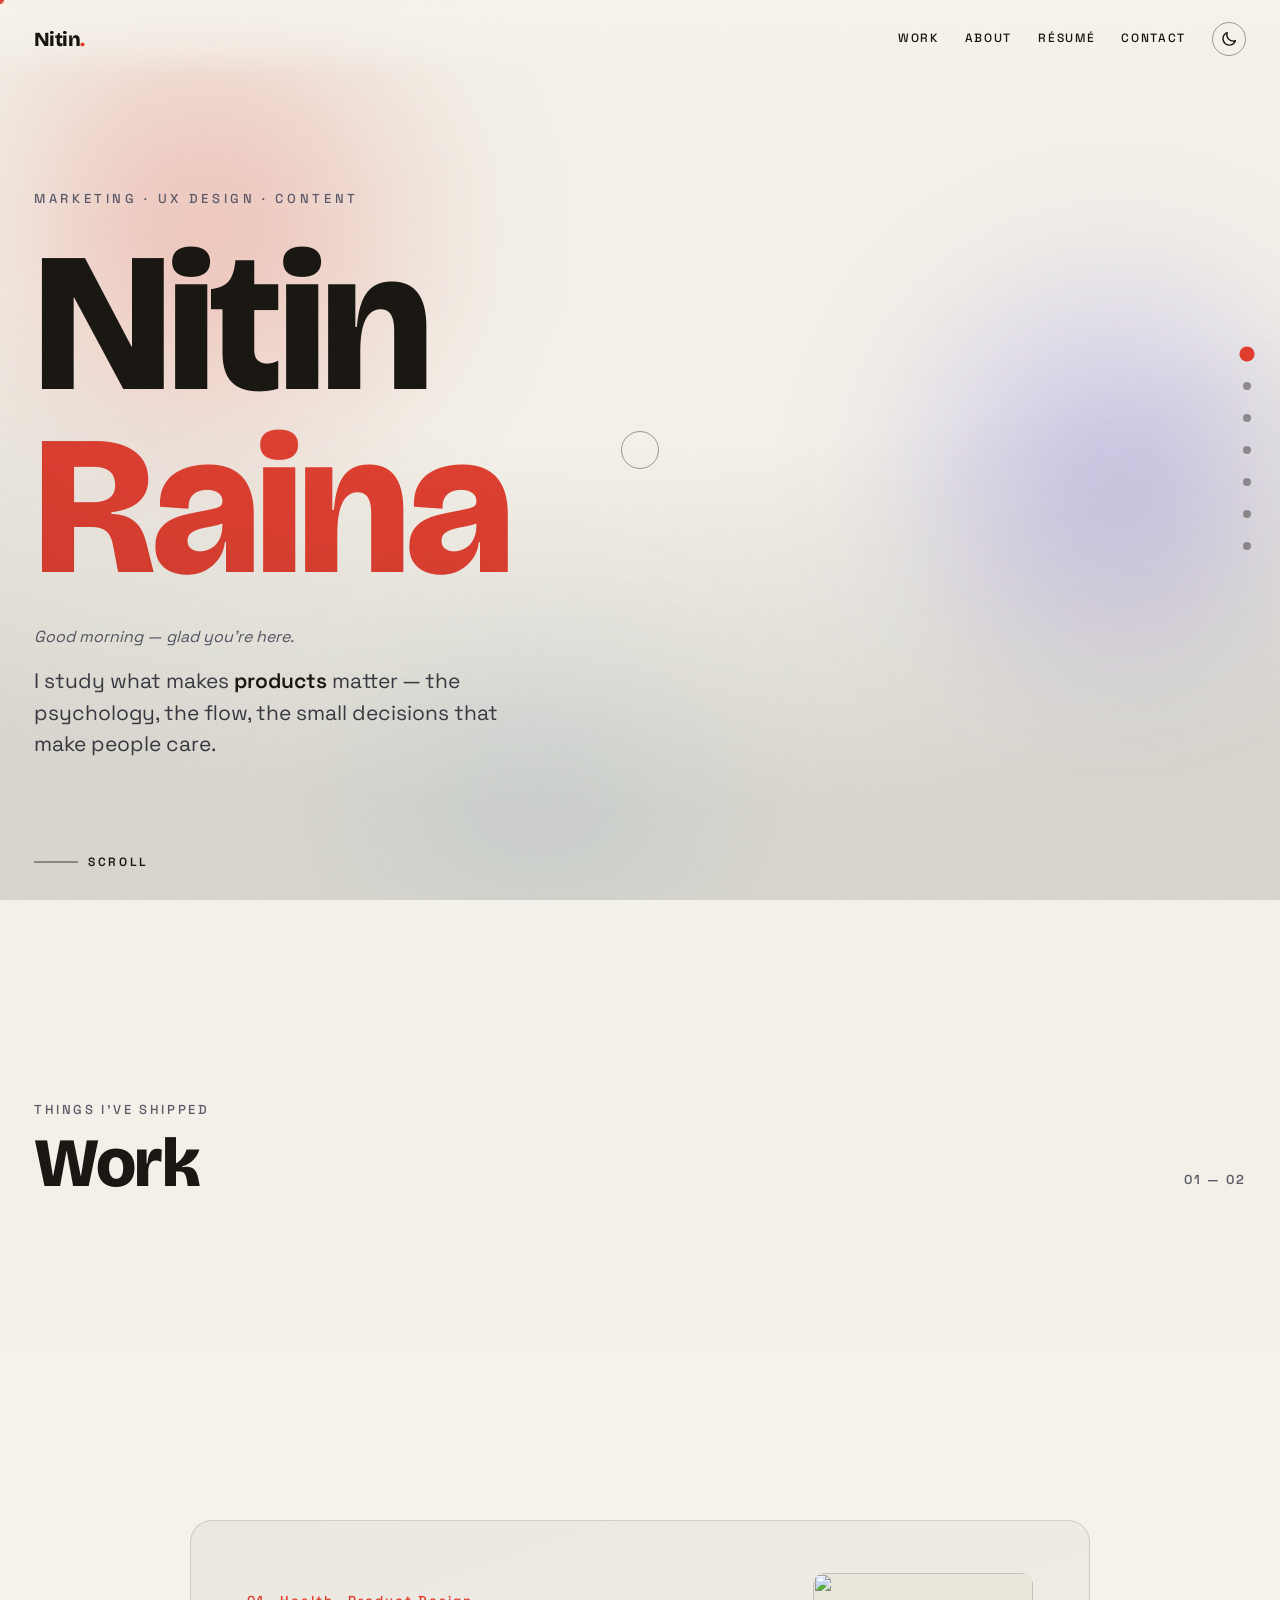
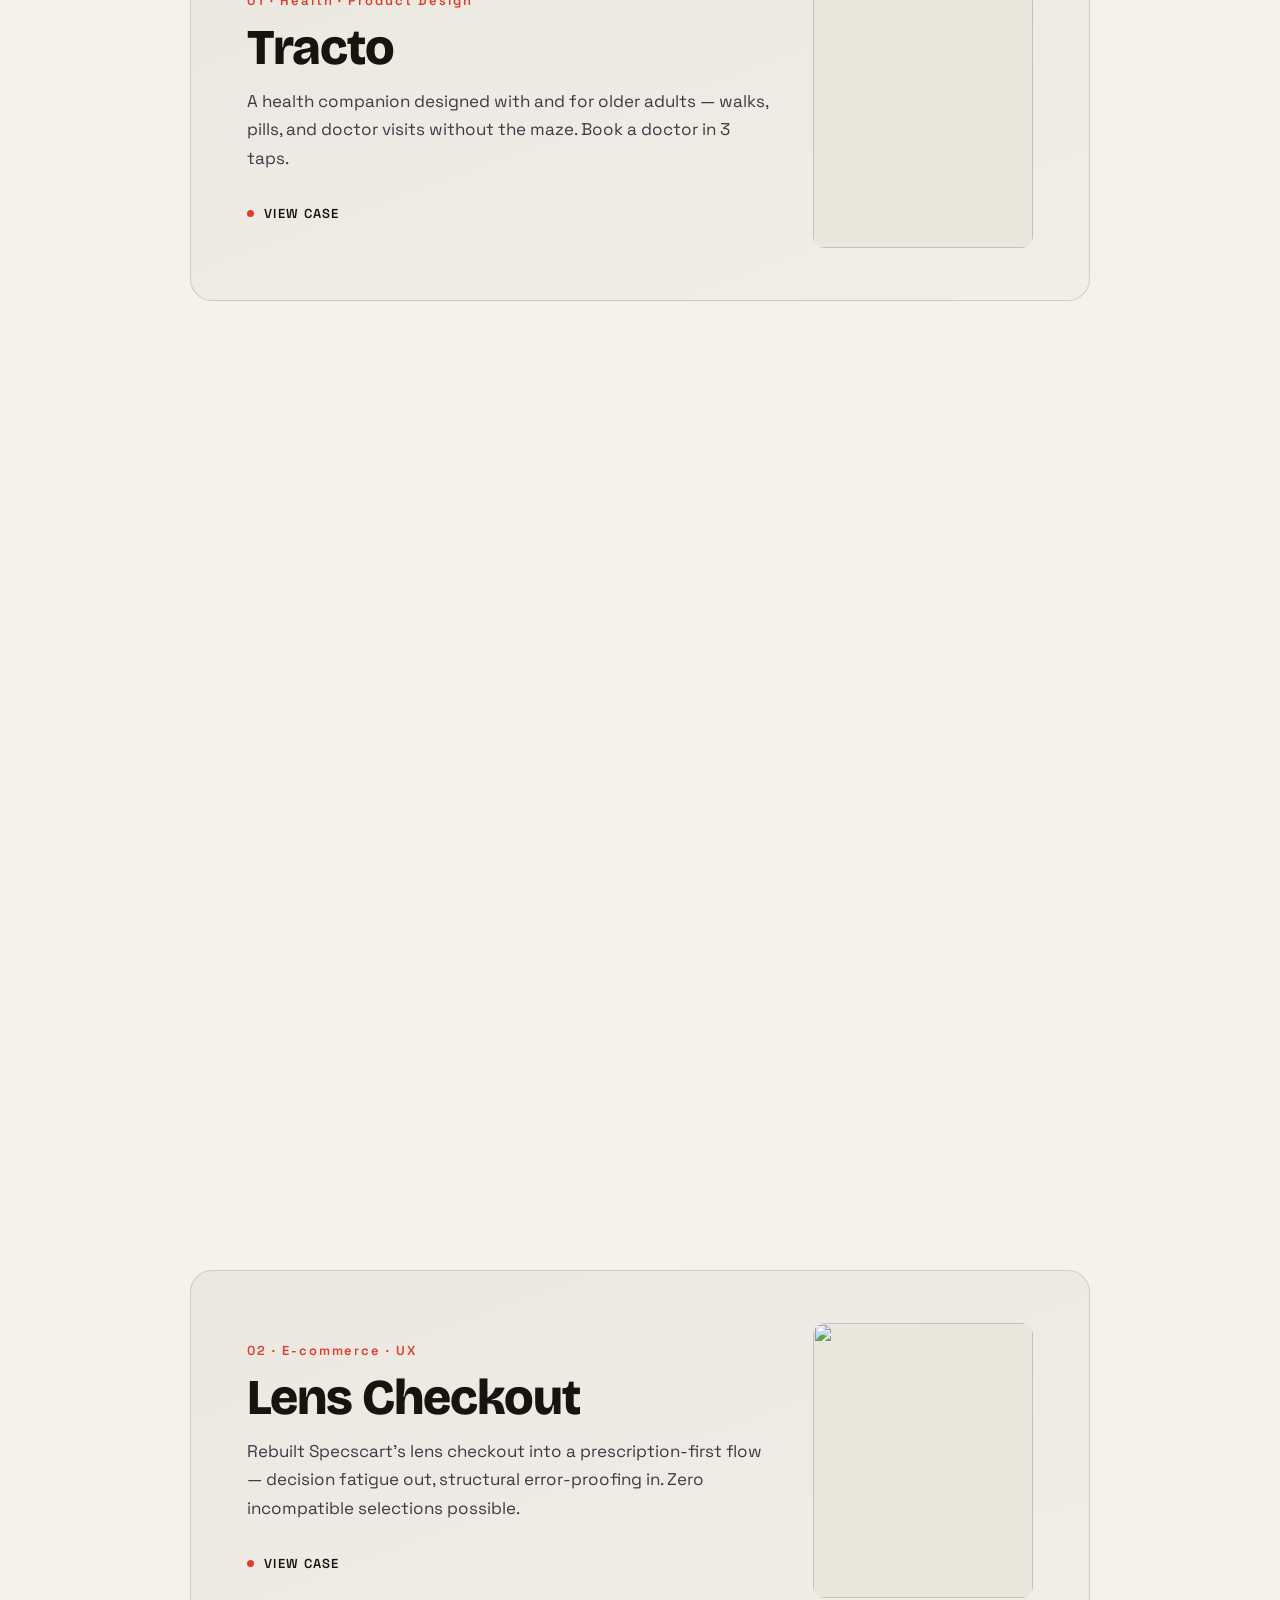
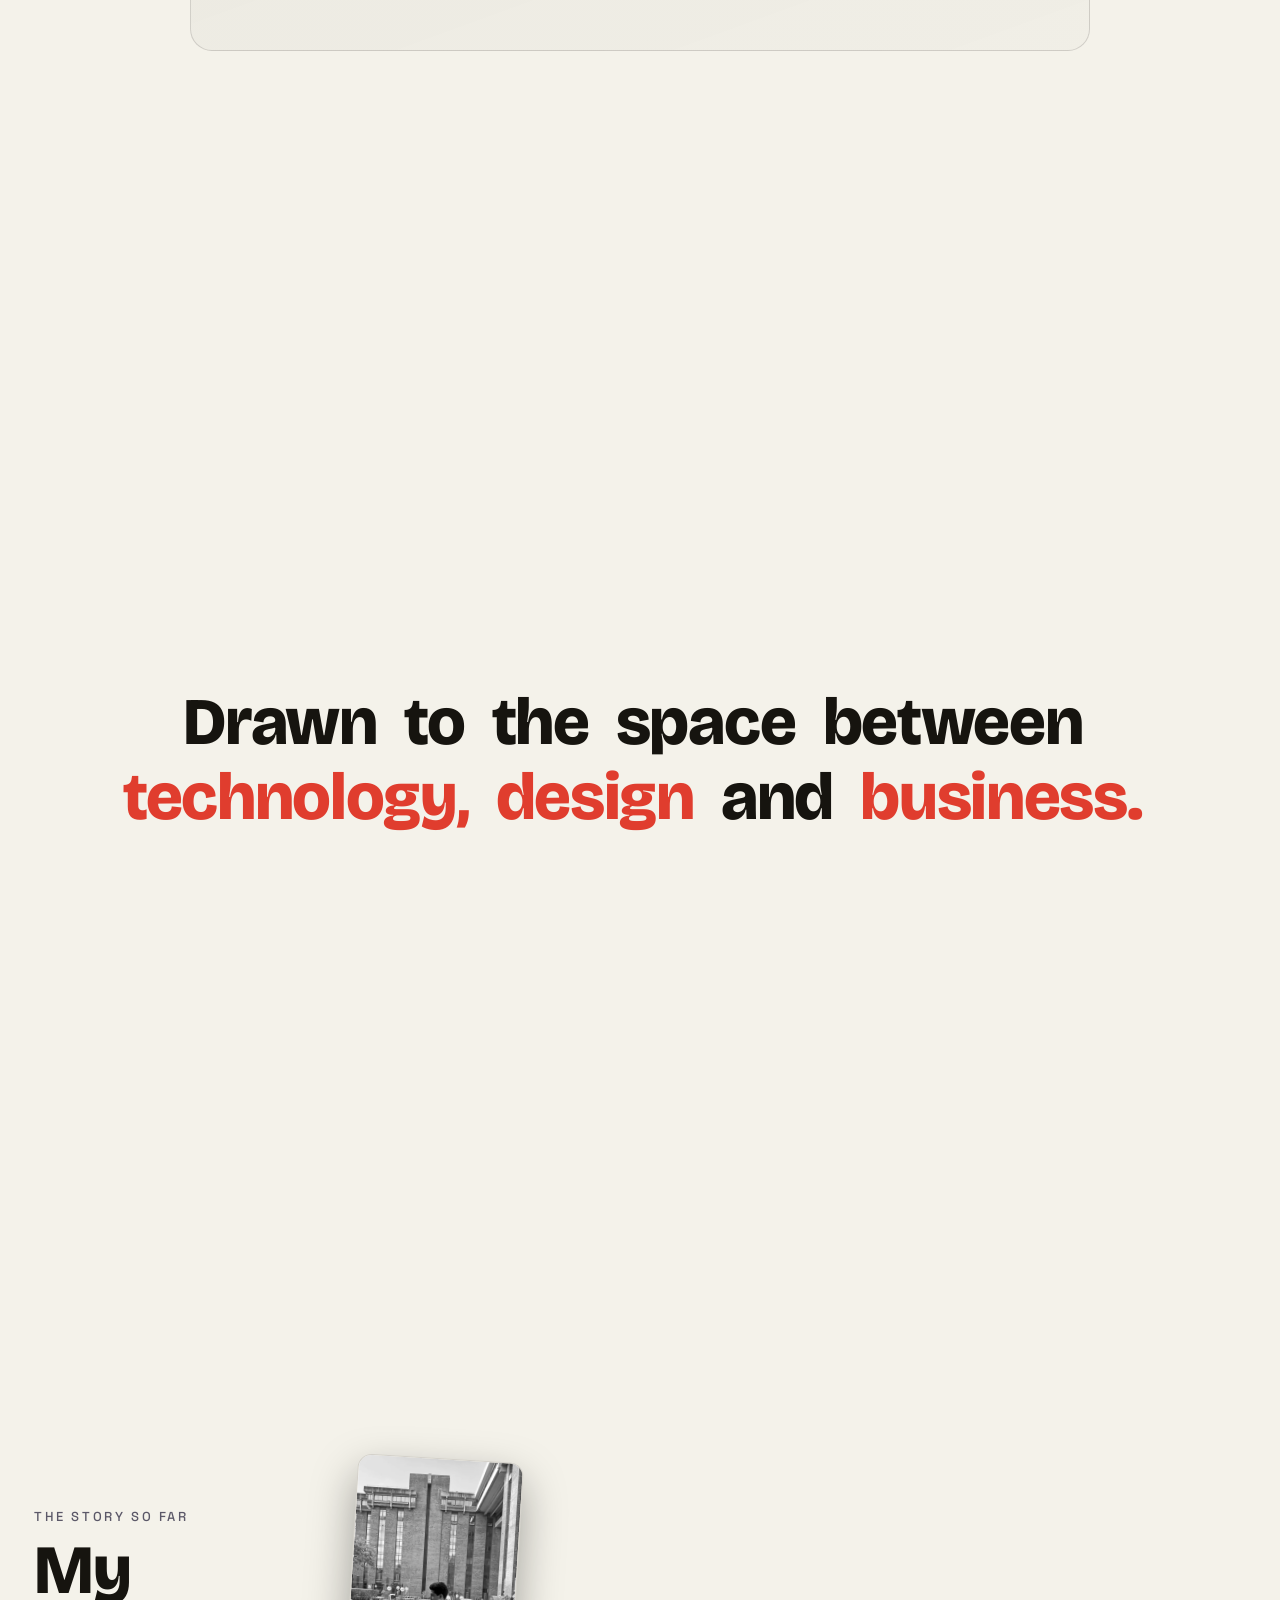
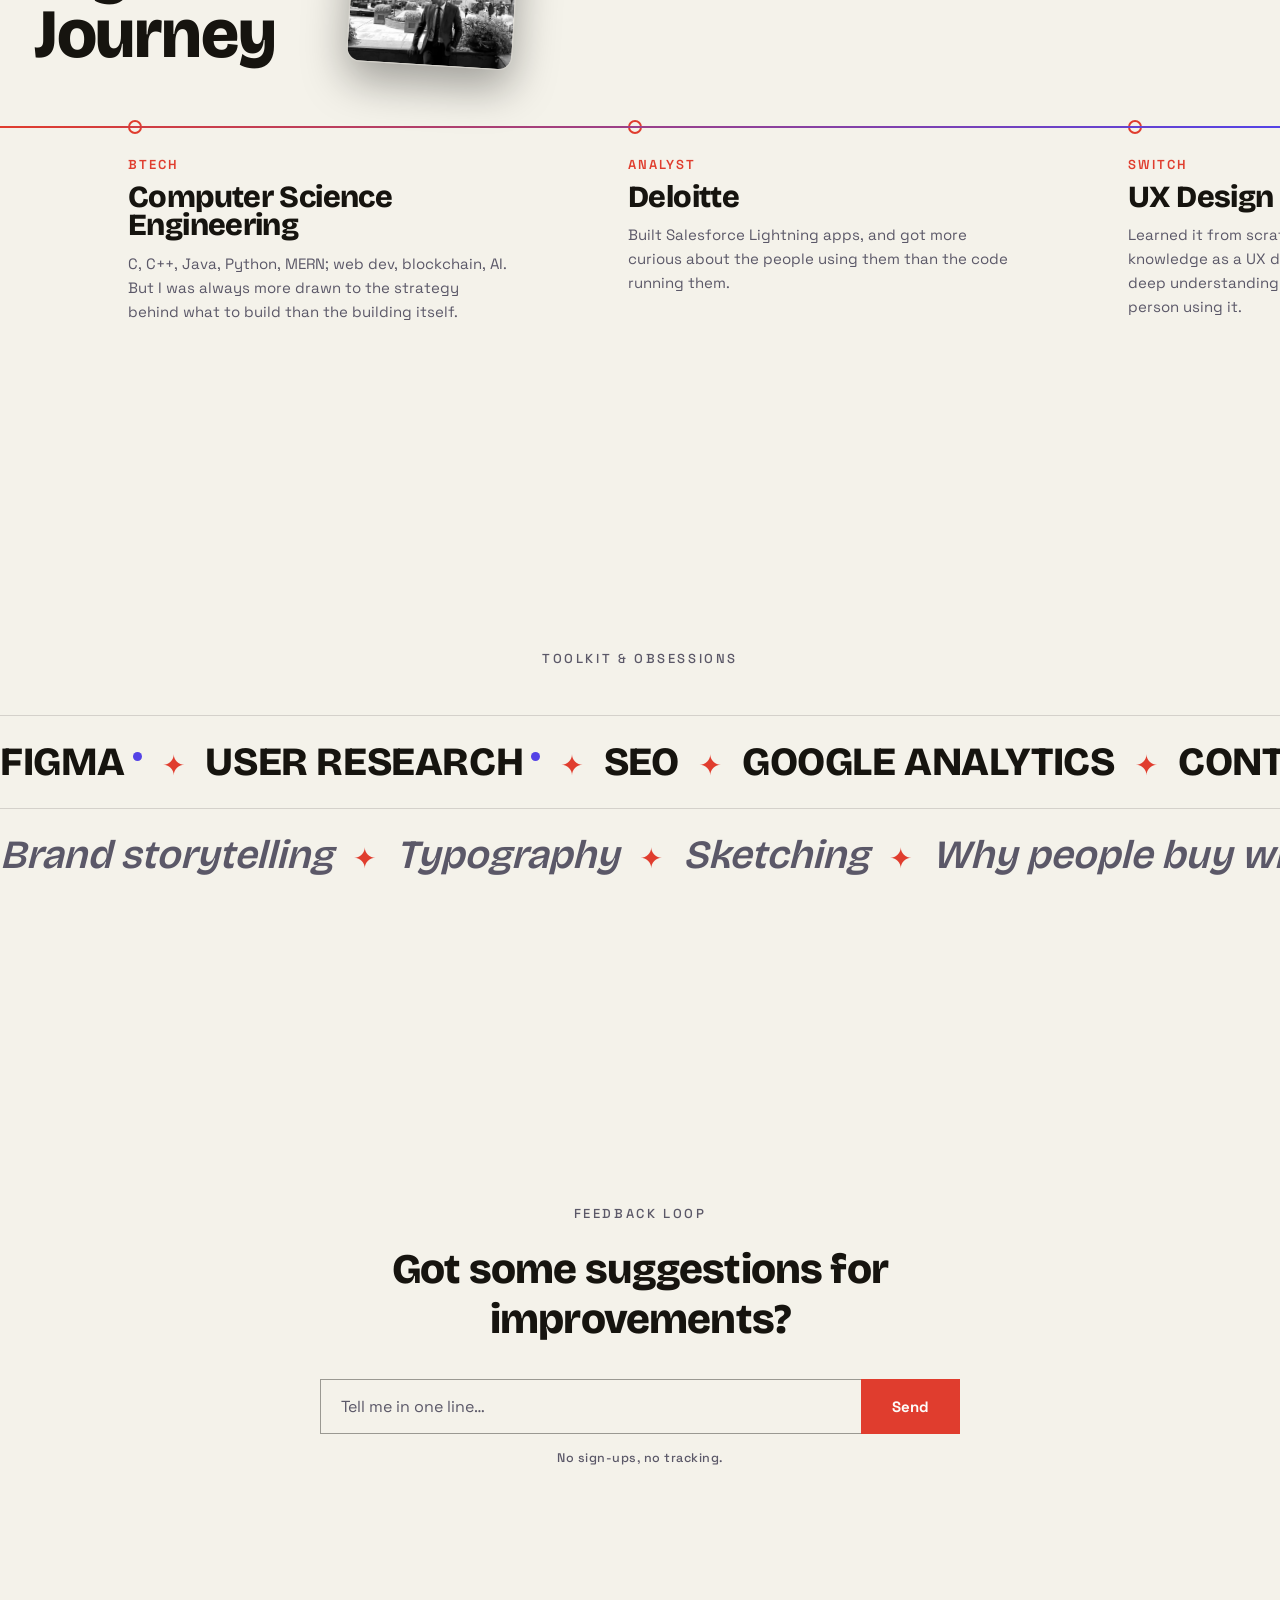
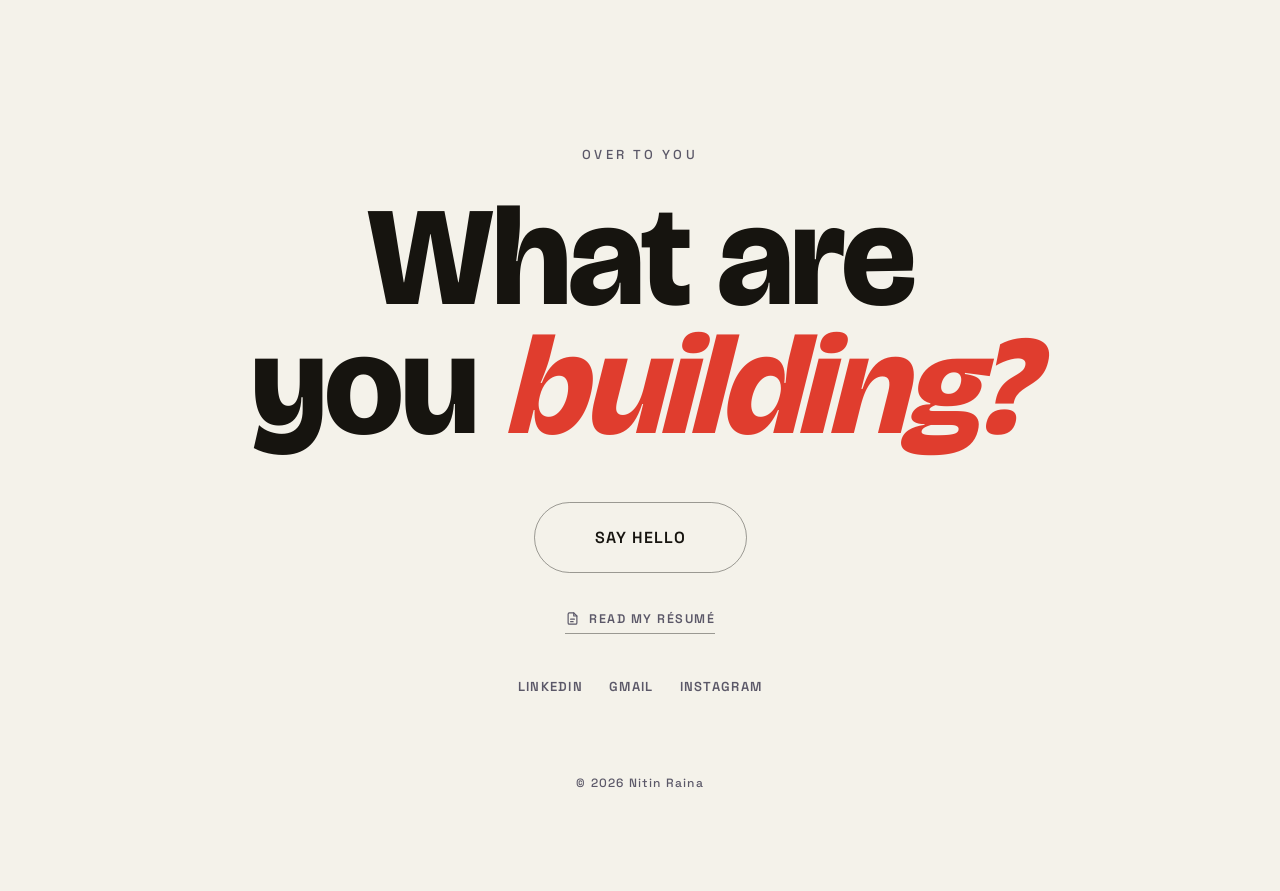
==== commit 2076cd04: "Add STL to About timeline, drop em dashes from timeline and resume Co-Authored-By: Claude Opus 5.5 <" ====
--- a/immersive/index.html
+++ b/immersive/index.html
@@ -645,13 +645,13 @@
           <span class="tl-dot" aria-hidden="true"></span>
           <span class="tl-year">BTech</span>
           <h3 class="tl-title">Computer Science Engineering</h3>
-          <p class="tl-text">C, C++, Java, Python, MERN — web dev, blockchain, AI. But I was always more drawn to the strategy behind what to build than the building itself.</p>
+          <p class="tl-text">C, C++, Java, Python, MERN; web dev, blockchain, AI. But I was always more drawn to the strategy behind what to build than the building itself.</p>
         </li>
         <li class="tl-node">
           <span class="tl-dot" aria-hidden="true"></span>
           <span class="tl-year">Analyst</span>
           <h3 class="tl-title">Deloitte</h3>
-          <p class="tl-text">Built Salesforce Lightning apps — and got more curious about the people using them than the code running them.</p>
+          <p class="tl-text">Built Salesforce Lightning apps, and got more curious about the people using them than the code running them.</p>
         </li>
         <li class="tl-node">
           <span class="tl-dot" aria-hidden="true"></span>
@@ -669,13 +669,19 @@
           <span class="tl-dot" aria-hidden="true"></span>
           <span class="tl-year">XSAV Lab</span>
           <h3 class="tl-title">Marketing Intern</h3>
-          <p class="tl-text">Currently building XSAV Lab's brand for consistency across all platforms, assets and media — brand identity to a formal portfolio to GTM strategy for the new in-house products.</p>
+          <p class="tl-text">Built XSAV Lab's brand for consistency across all platforms, assets and media, from brand identity to a formal portfolio to GTM strategy for its new in-house products.</p>
+        </li>
+        <li class="tl-node">
+          <span class="tl-dot" aria-hidden="true"></span>
+          <span class="tl-year">STL</span>
+          <h3 class="tl-title">Marketing Intern</h3>
+          <p class="tl-text">Currently supporting internal and external comms for employees, stakeholders and customers, from campaign launches to event posts.</p>
         </li>
         <li class="tl-node is-next">
           <span class="tl-dot" aria-hidden="true"></span>
           <span class="tl-year">Next</span>
           <h3 class="tl-title">Something&rsquo;s Cooking<span class="tl-cook" aria-hidden="true"><i></i><i></i><i></i></span></h3>
-          <p class="tl-text">The hustle never ends &mdash; more things coming soon.</p>
+          <p class="tl-text">The hustle never ends; more things coming soon.</p>
         </li>
         <!-- real element, not padding-right: see .tl-spacer note in CSS -->
         <li class="tl-spacer" aria-hidden="true"></li>
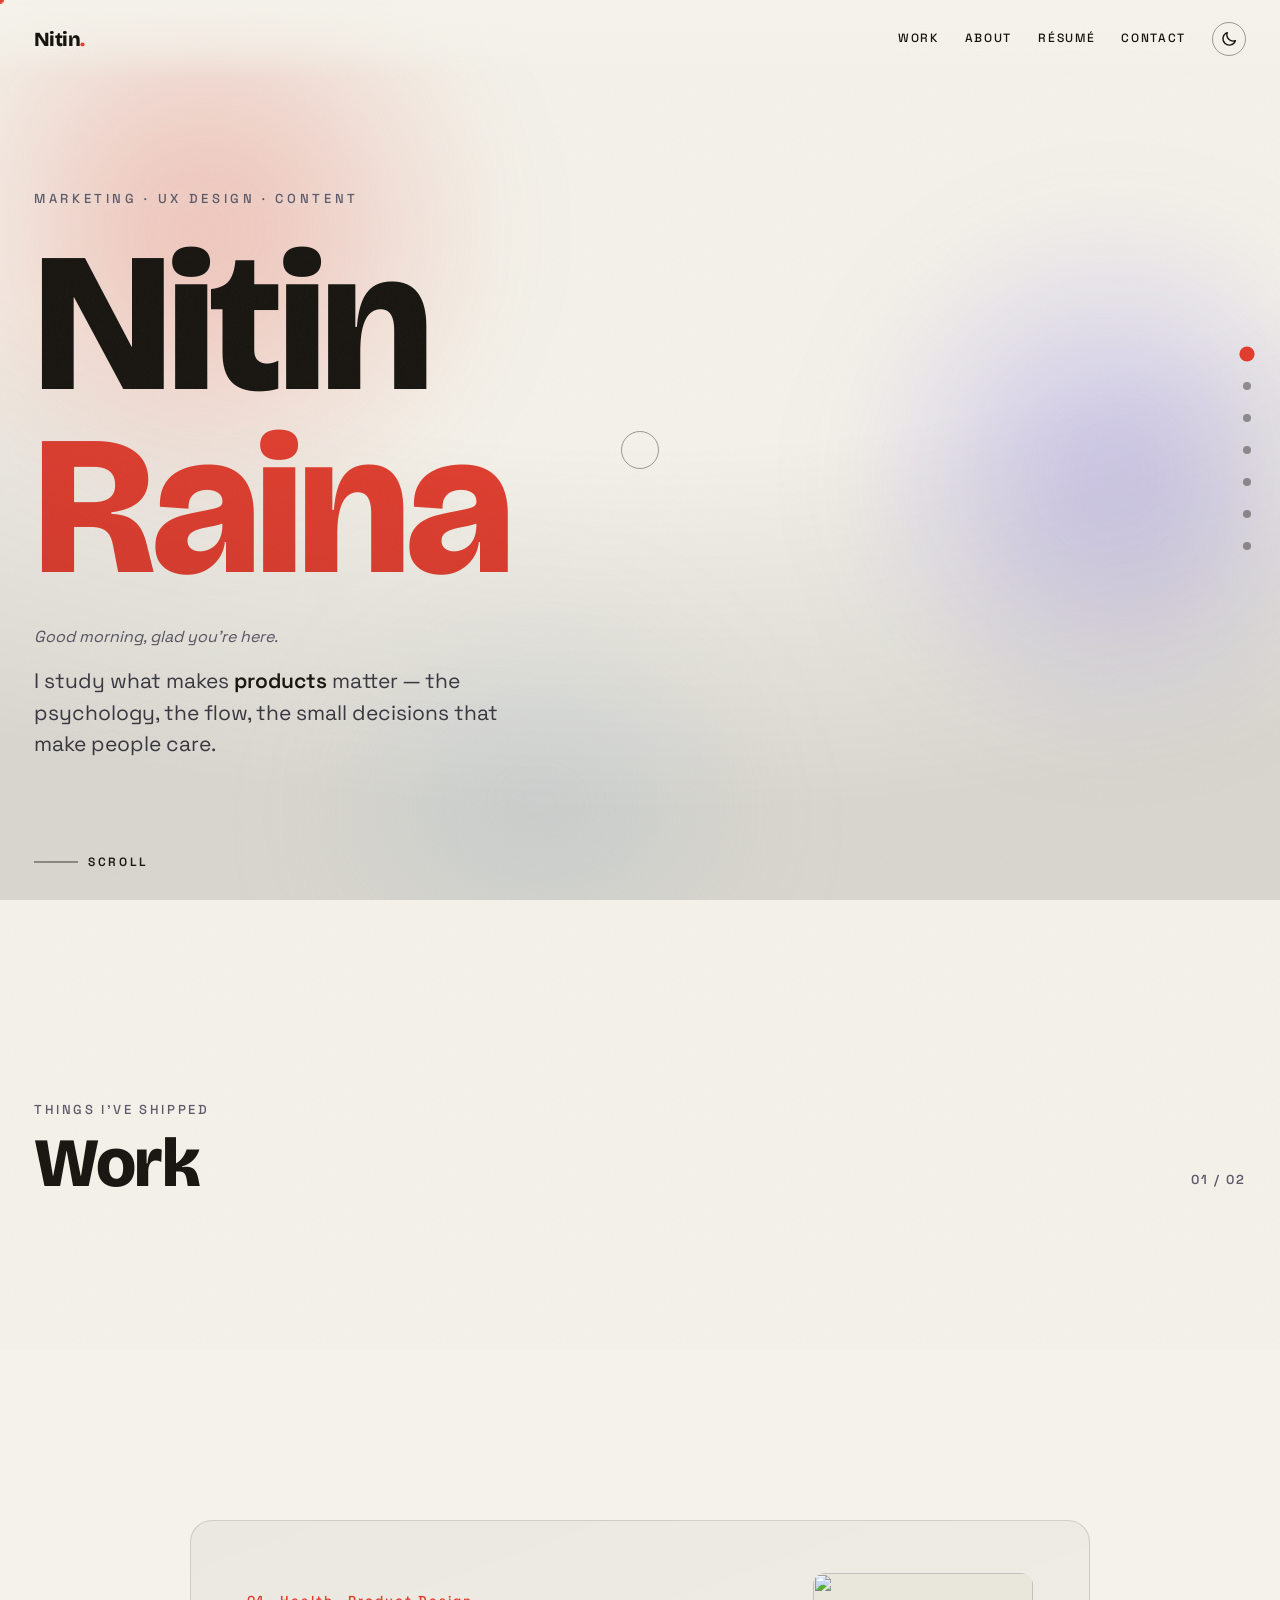
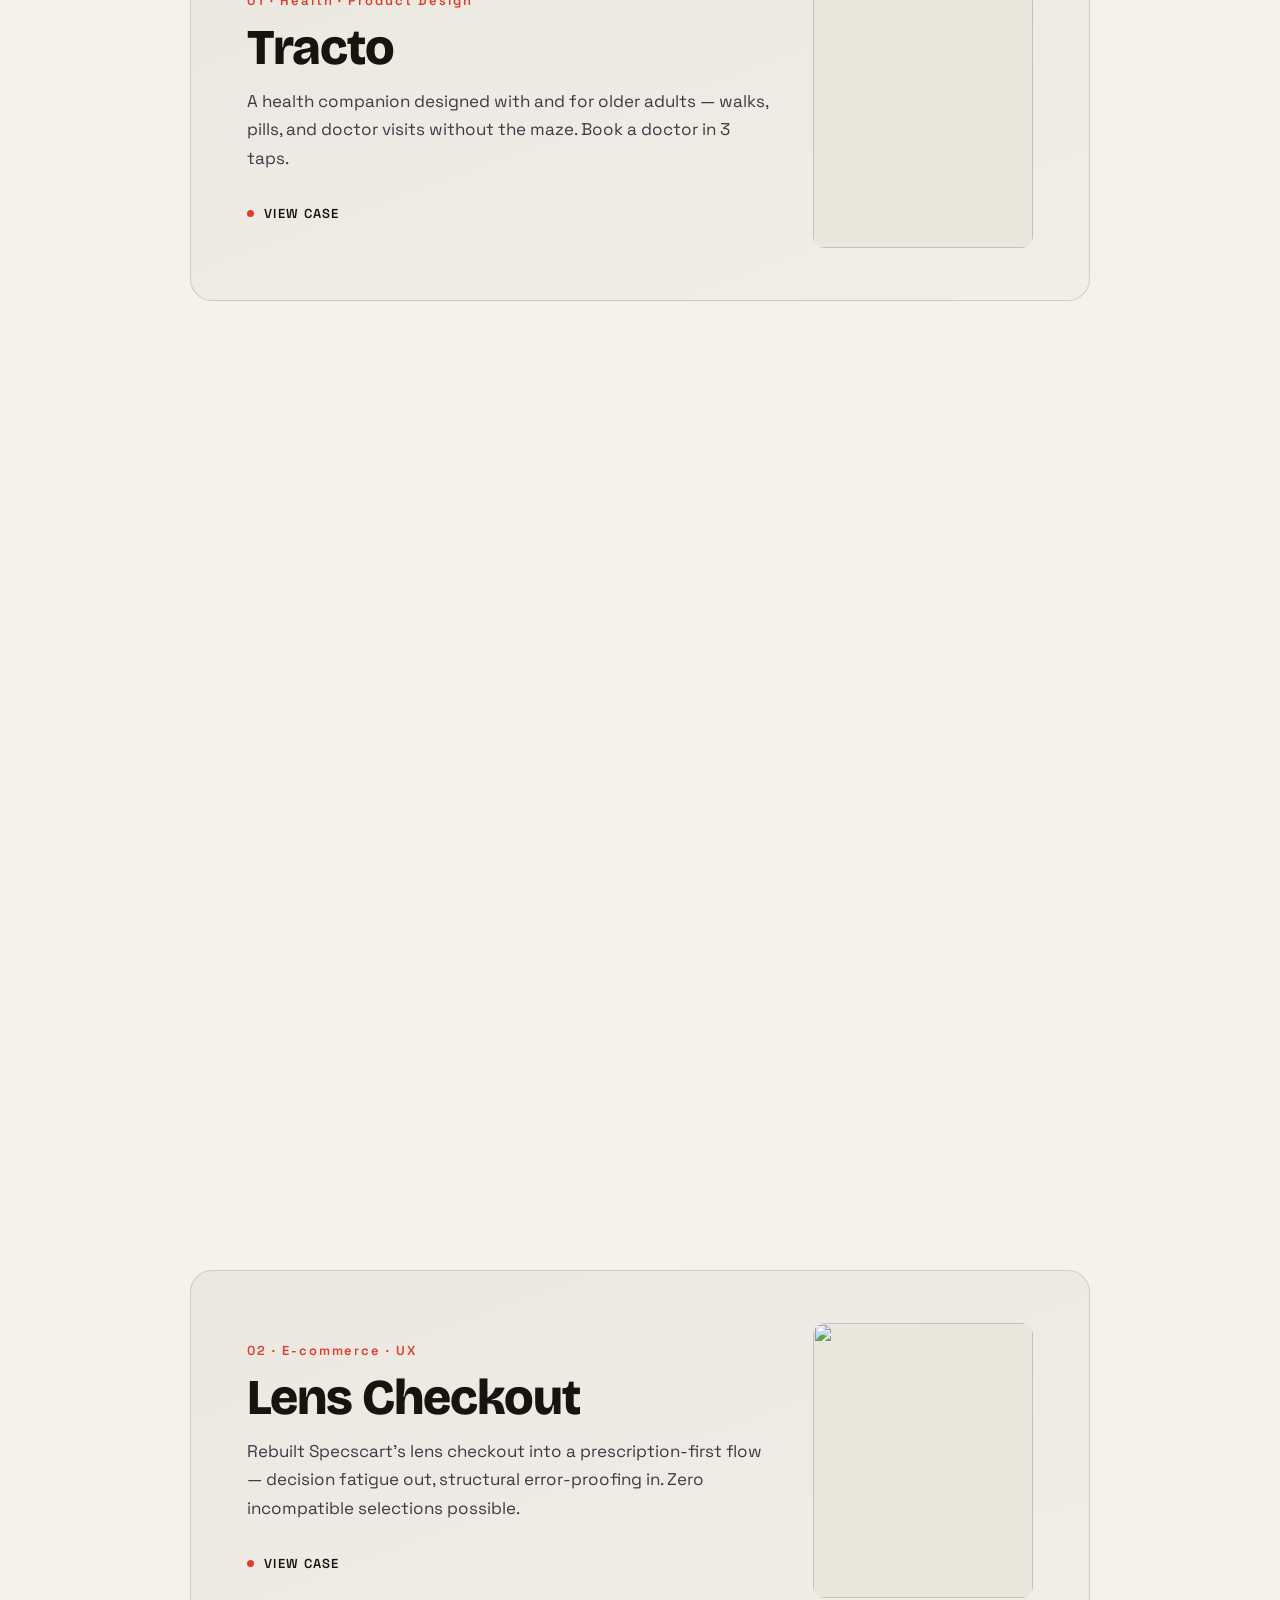
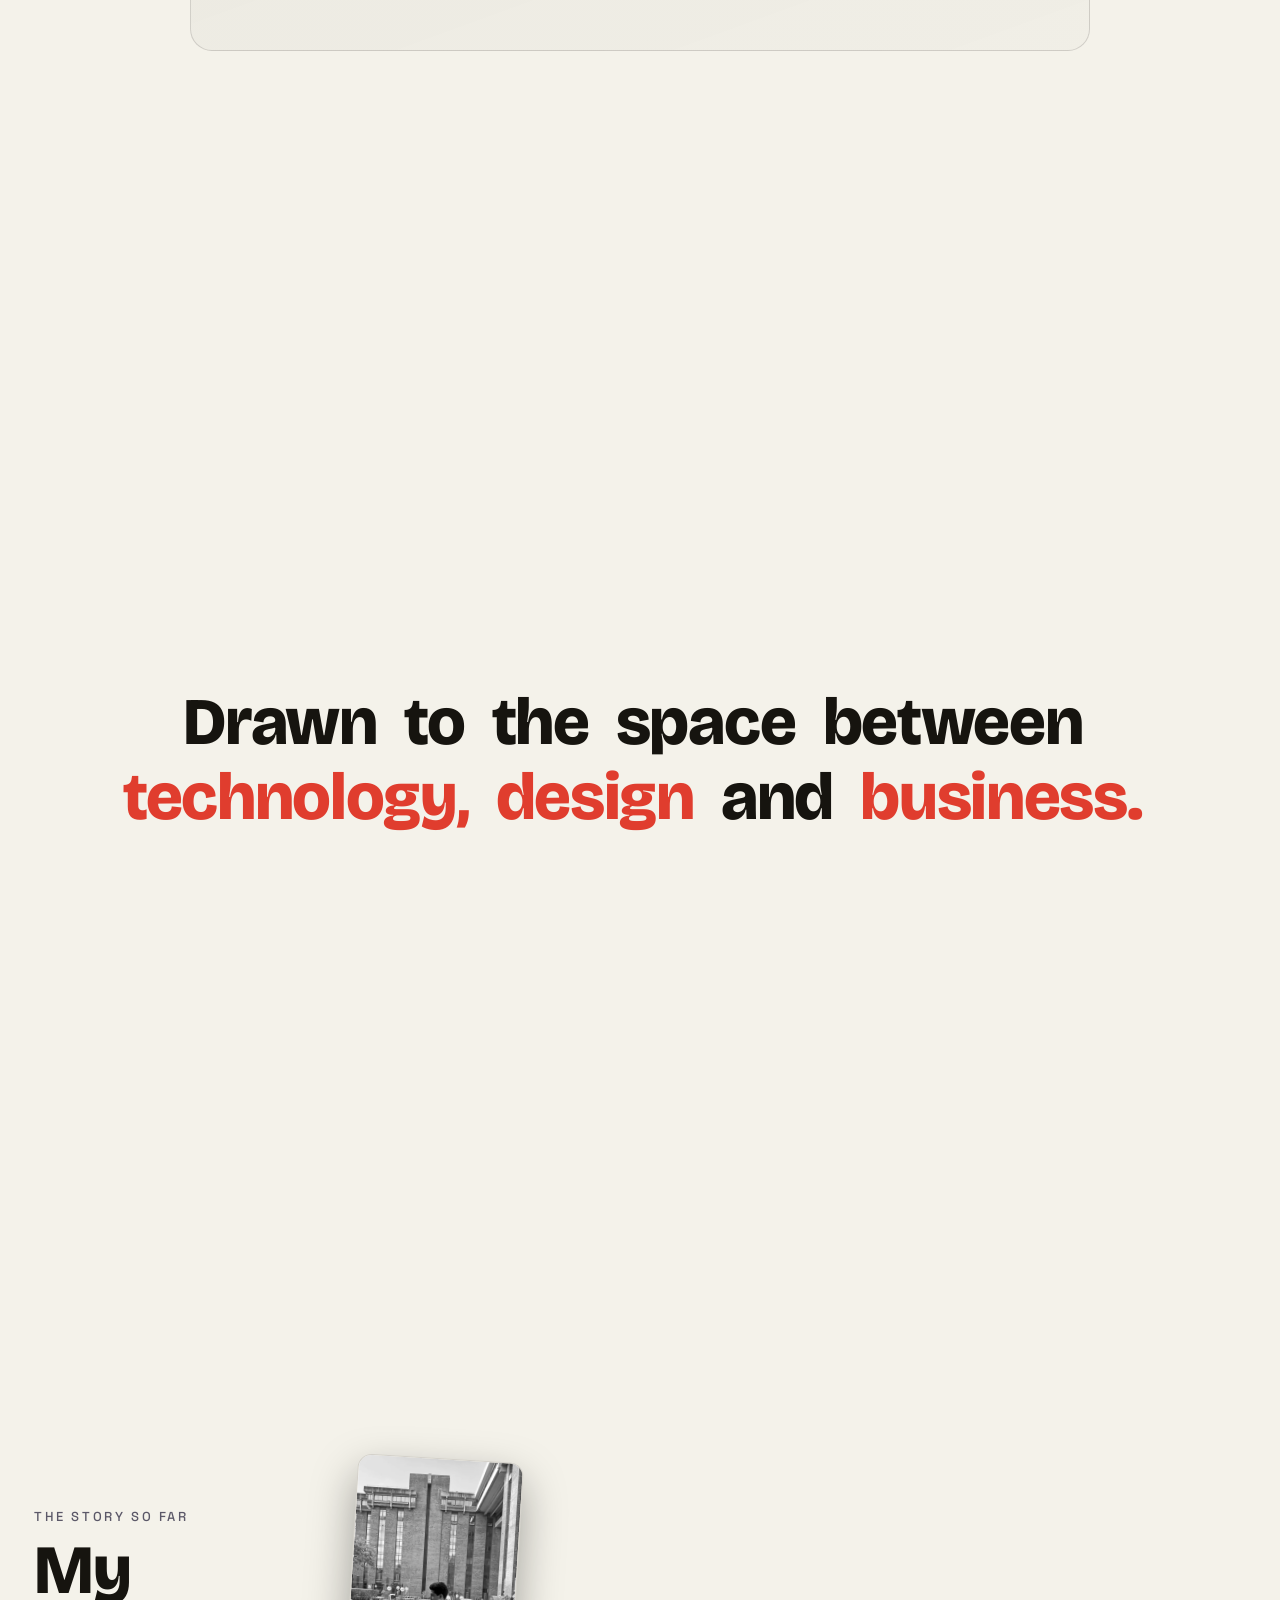
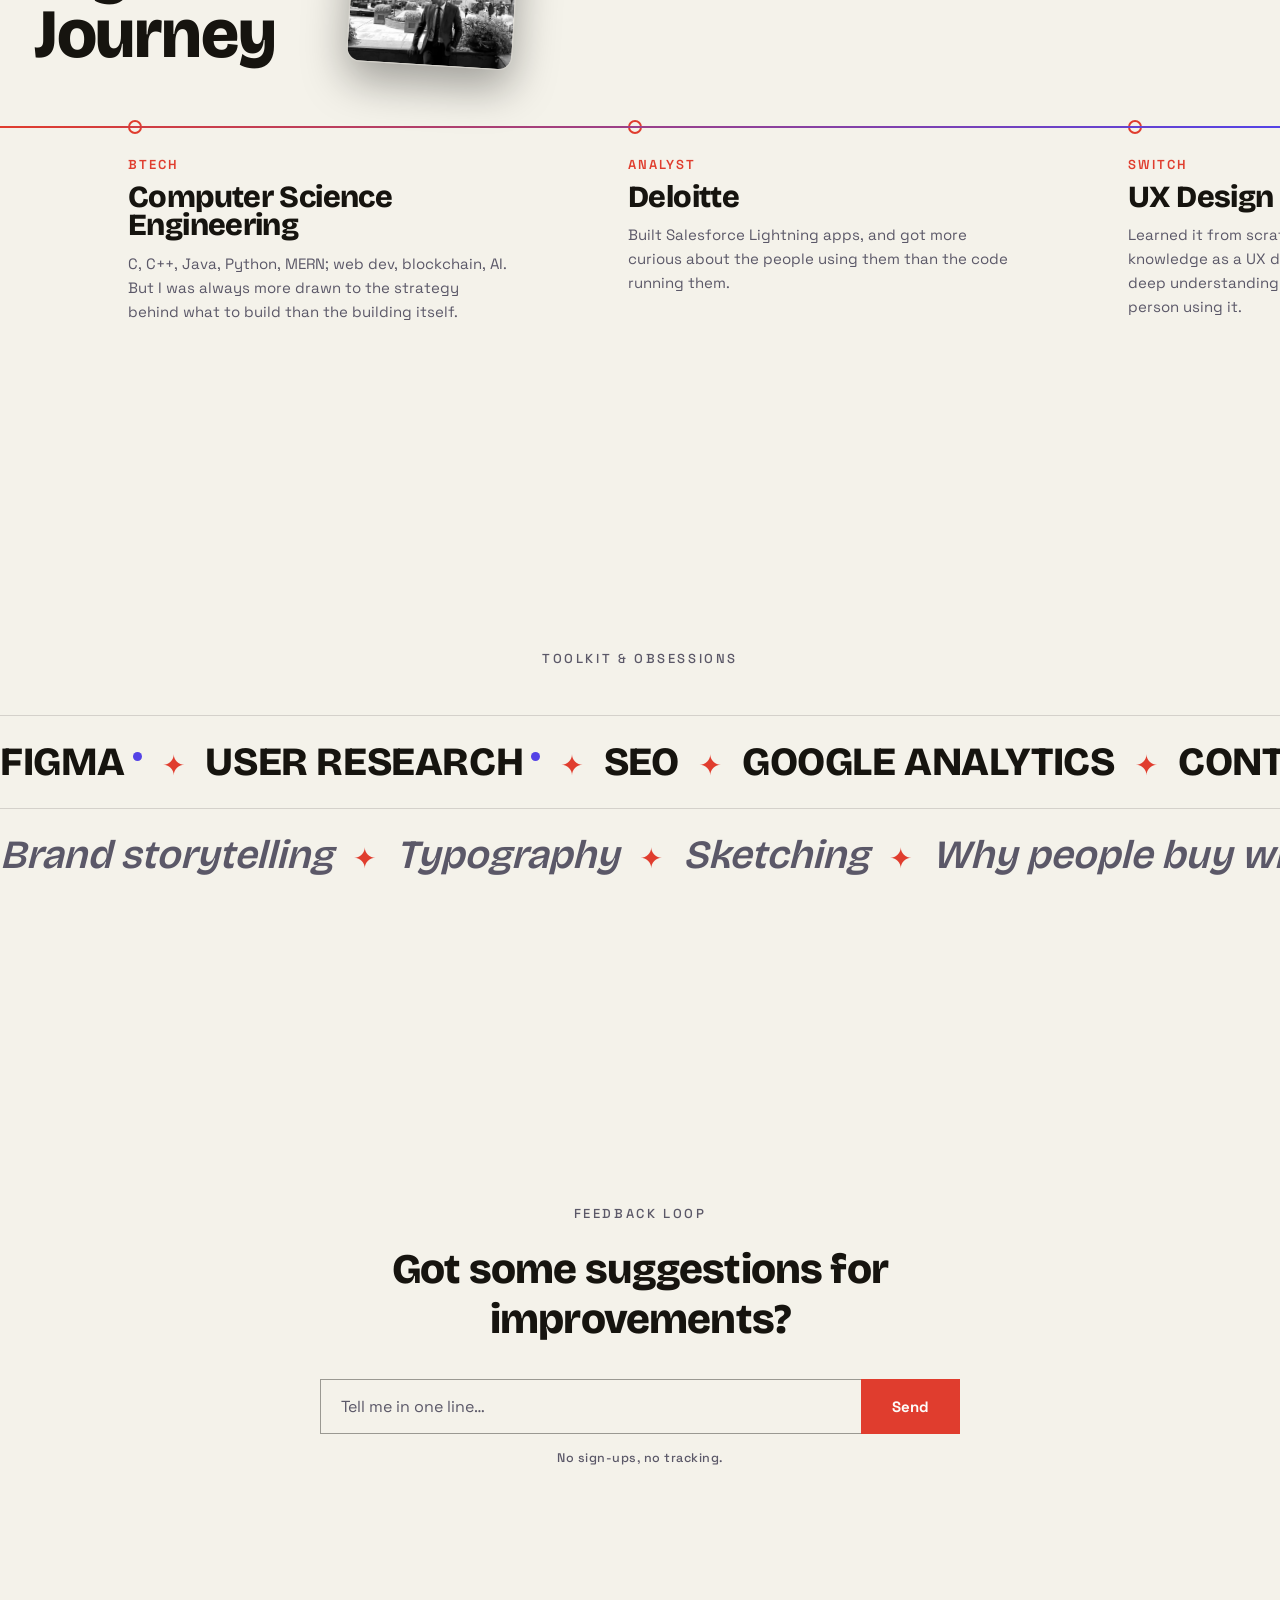
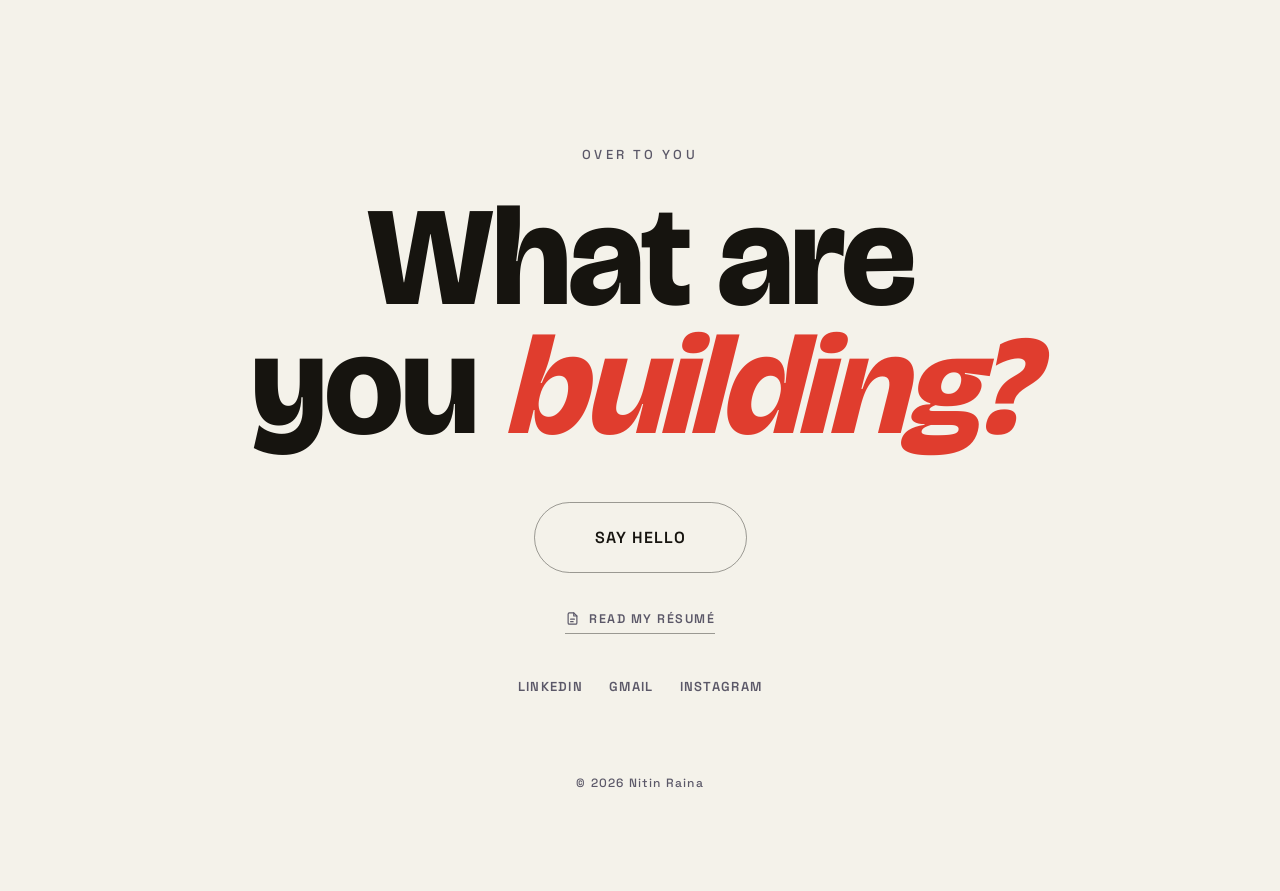
==== commit 52d87c7b: "Replace em dashes in homepage copy Co-Authored-By: Claude Opus 5.5 <noreply@anthropic.com>" ====
--- a/immersive/index.html
+++ b/immersive/index.html
@@ -580,7 +580,7 @@
           <span class="k">Things I've shipped</span>
           <h2>Work</h2>
         </div>
-        <span class="count" aria-hidden="true">01 — 02</span>
+        <span class="count" aria-hidden="true">01 / 02</span>
       </div>
     </div>
 
@@ -592,7 +592,7 @@
           <span class="card-num" aria-hidden="true">01 · Health · Product Design</span>
           <h3 class="card-title" id="proj1-title">Tracto</h3>
           <p class="card-desc">A health companion designed with and for older adults — walks, pills, and doctor visits without the maze. Book a doctor in 3 taps.</p>
-          <a class="card-cta" data-hover data-cursor-read href="https://nitraina.netlify.app/work/tracto.html" aria-label="View case study — Tracto"><span class="dot" aria-hidden="true"></span> View case</a>
+          <a class="card-cta" data-hover data-cursor-read href="https://nitraina.netlify.app/work/tracto.html" aria-label="View case study: Tracto"><span class="dot" aria-hidden="true"></span> View case</a>
         </div>
         <!-- same destination as the CTA above: hidden from assistive tech and
              removed from tab order so each card exposes ONE link, not two -->
@@ -612,7 +612,7 @@
           <span class="card-num" aria-hidden="true">02 · E-commerce · UX</span>
           <h3 class="card-title" id="proj2-title">Lens Checkout</h3>
           <p class="card-desc">Rebuilt Specscart's lens checkout into a prescription-first flow — decision fatigue out, structural error-proofing in. Zero incompatible selections possible.</p>
-          <a class="card-cta" data-hover data-cursor-read href="https://nitraina.netlify.app/work/lens-checkout.html" aria-label="View case study — Lens Checkout"><span class="dot" aria-hidden="true"></span> View case</a>
+          <a class="card-cta" data-hover data-cursor-read href="https://nitraina.netlify.app/work/lens-checkout.html" aria-label="View case study: Lens Checkout"><span class="dot" aria-hidden="true"></span> View case</a>
         </div>
         <a class="card-visual" data-hover data-cursor-read tabindex="-1" aria-hidden="true" href="https://nitraina.netlify.app/work/lens-checkout.html">
           <img src="https://nitraina.netlify.app/work/lens-checkout-cover.jpg" alt="" loading="lazy" decoding="async">
@@ -721,7 +721,7 @@
       <div class="suggest-thanks" id="suggest-thanks" role="status" hidden>
         <div class="thanks-heart" aria-hidden="true">♥</div>
         <h2 class="thanks-title">Thank you.</h2>
-        <p class="thanks-text">Genuinely — every note here gets read. Thanks for taking the time.</p>
+        <p class="thanks-text">Genuinely, every note here gets read. Thanks for taking the time.</p>
         <button type="button" class="thanks-again" data-hover id="suggest-again">Have more to say?</button>
       </div>
     </div>
@@ -1029,9 +1029,9 @@
     const el = document.getElementById('greeting');
     const hour = new Date().getHours();
     let text;
-    if (hour >= 5 && hour < 12) text = 'Good morning — glad you\'re here.';
-    else if (hour >= 12 && hour < 17) text = 'Good afternoon — glad you\'re here.';
-    else if (hour >= 17 && hour < 22) text = 'Good evening — glad you\'re here.';
+    if (hour >= 5 && hour < 12) text = 'Good morning, glad you\'re here.';
+    else if (hour >= 12 && hour < 17) text = 'Good afternoon, glad you\'re here.';
+    else if (hour >= 17 && hour < 22) text = 'Good evening, glad you\'re here.';
     else text = 'Up late? Same.';
     el.innerHTML = `<span>${text}</span>`;
   })();
@@ -1296,9 +1296,9 @@
     const skills = ['Figma','User Research','SEO','Google Analytics','Content Strategy','Claude','AI Workflows','Python','HTML/CSS','Canva','A/B Testing'];
     const interests = ['Brand storytelling','Typography','Sketching','Why people buy what they buy'];
     const skillProofs = {
-      'Figma': 'Tracto & Lens Checkout — designed end-to-end',
-      'User Research': 'Tracto — contextual inquiry with older adults',
-      'Claude': 'this site — built in conversation with it',
+      'Figma': 'Tracto & Lens Checkout, designed end-to-end',
+      'User Research': 'Tracto; contextual inquiry with older adults',
+      'Claude': 'this site, built in conversation with it',
       'AI Workflows': 'how this site got made',
       'HTML/CSS': "you're looking at it",
     };
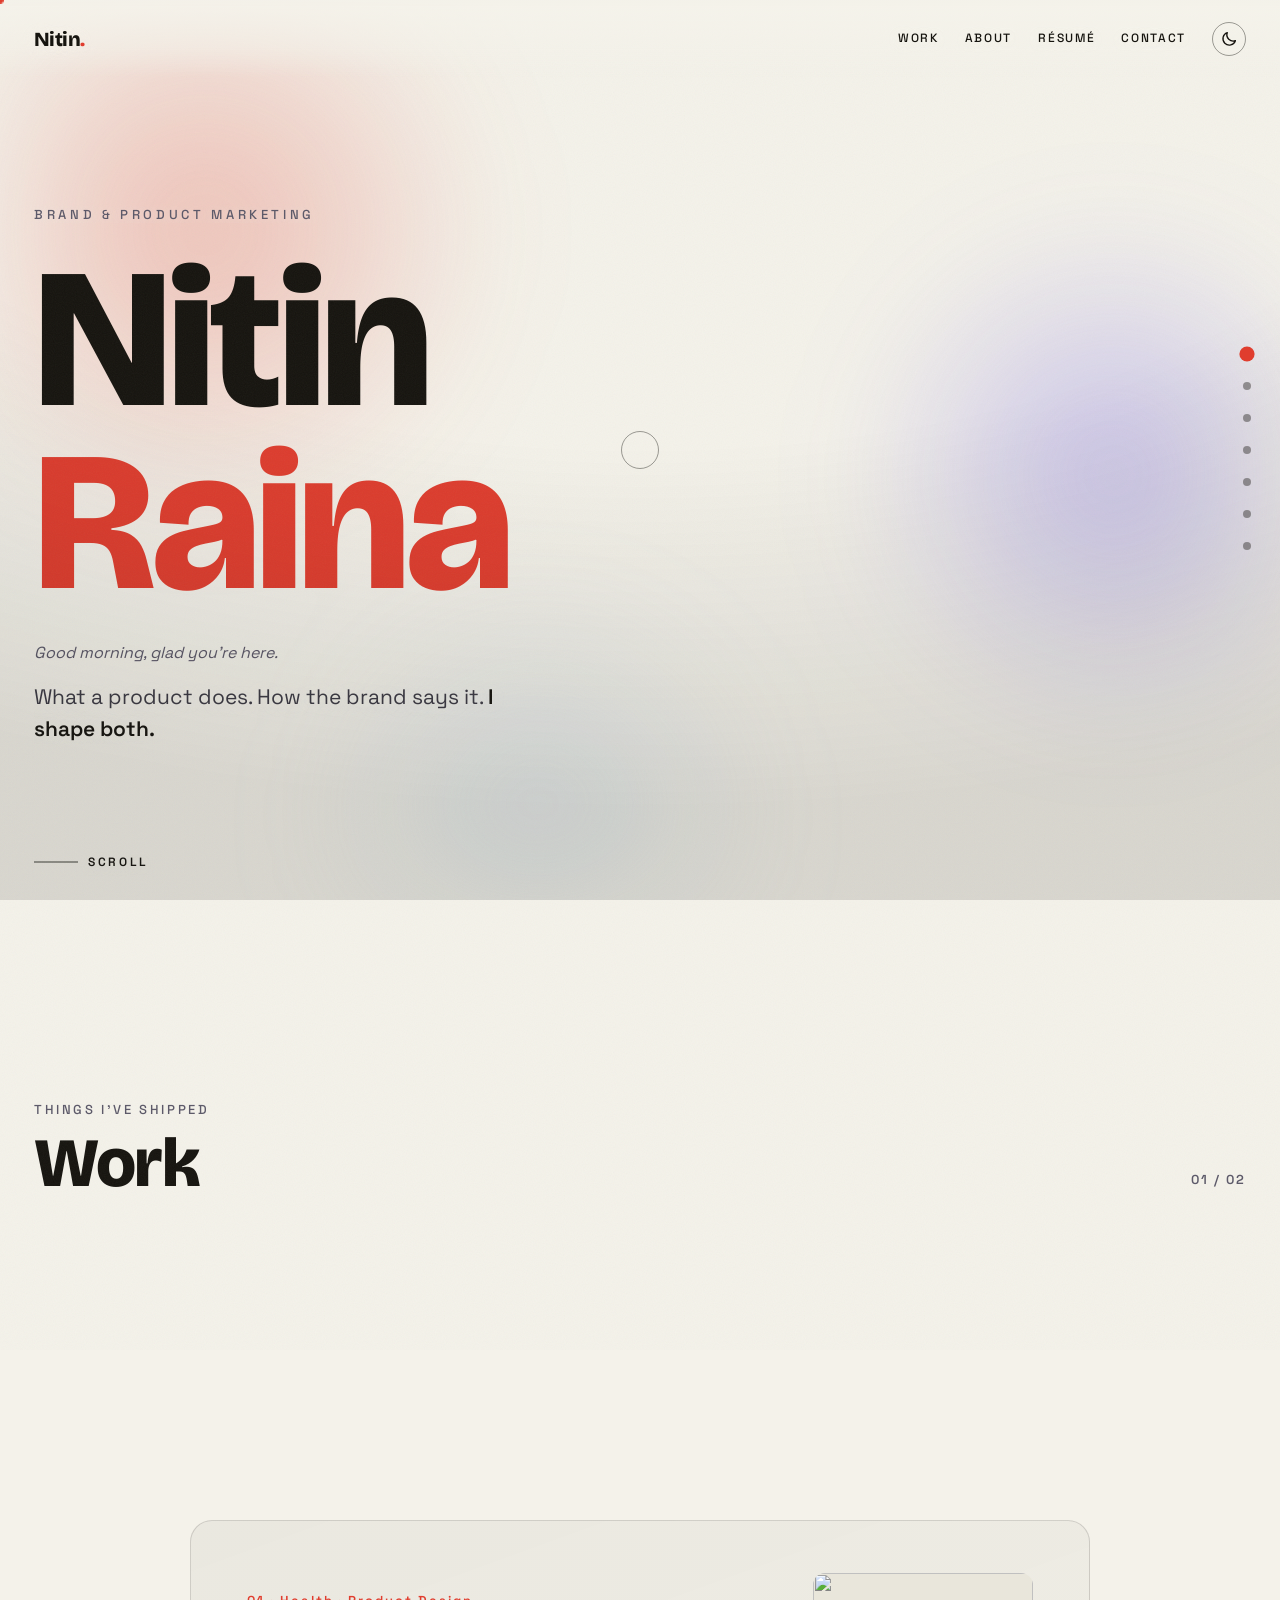
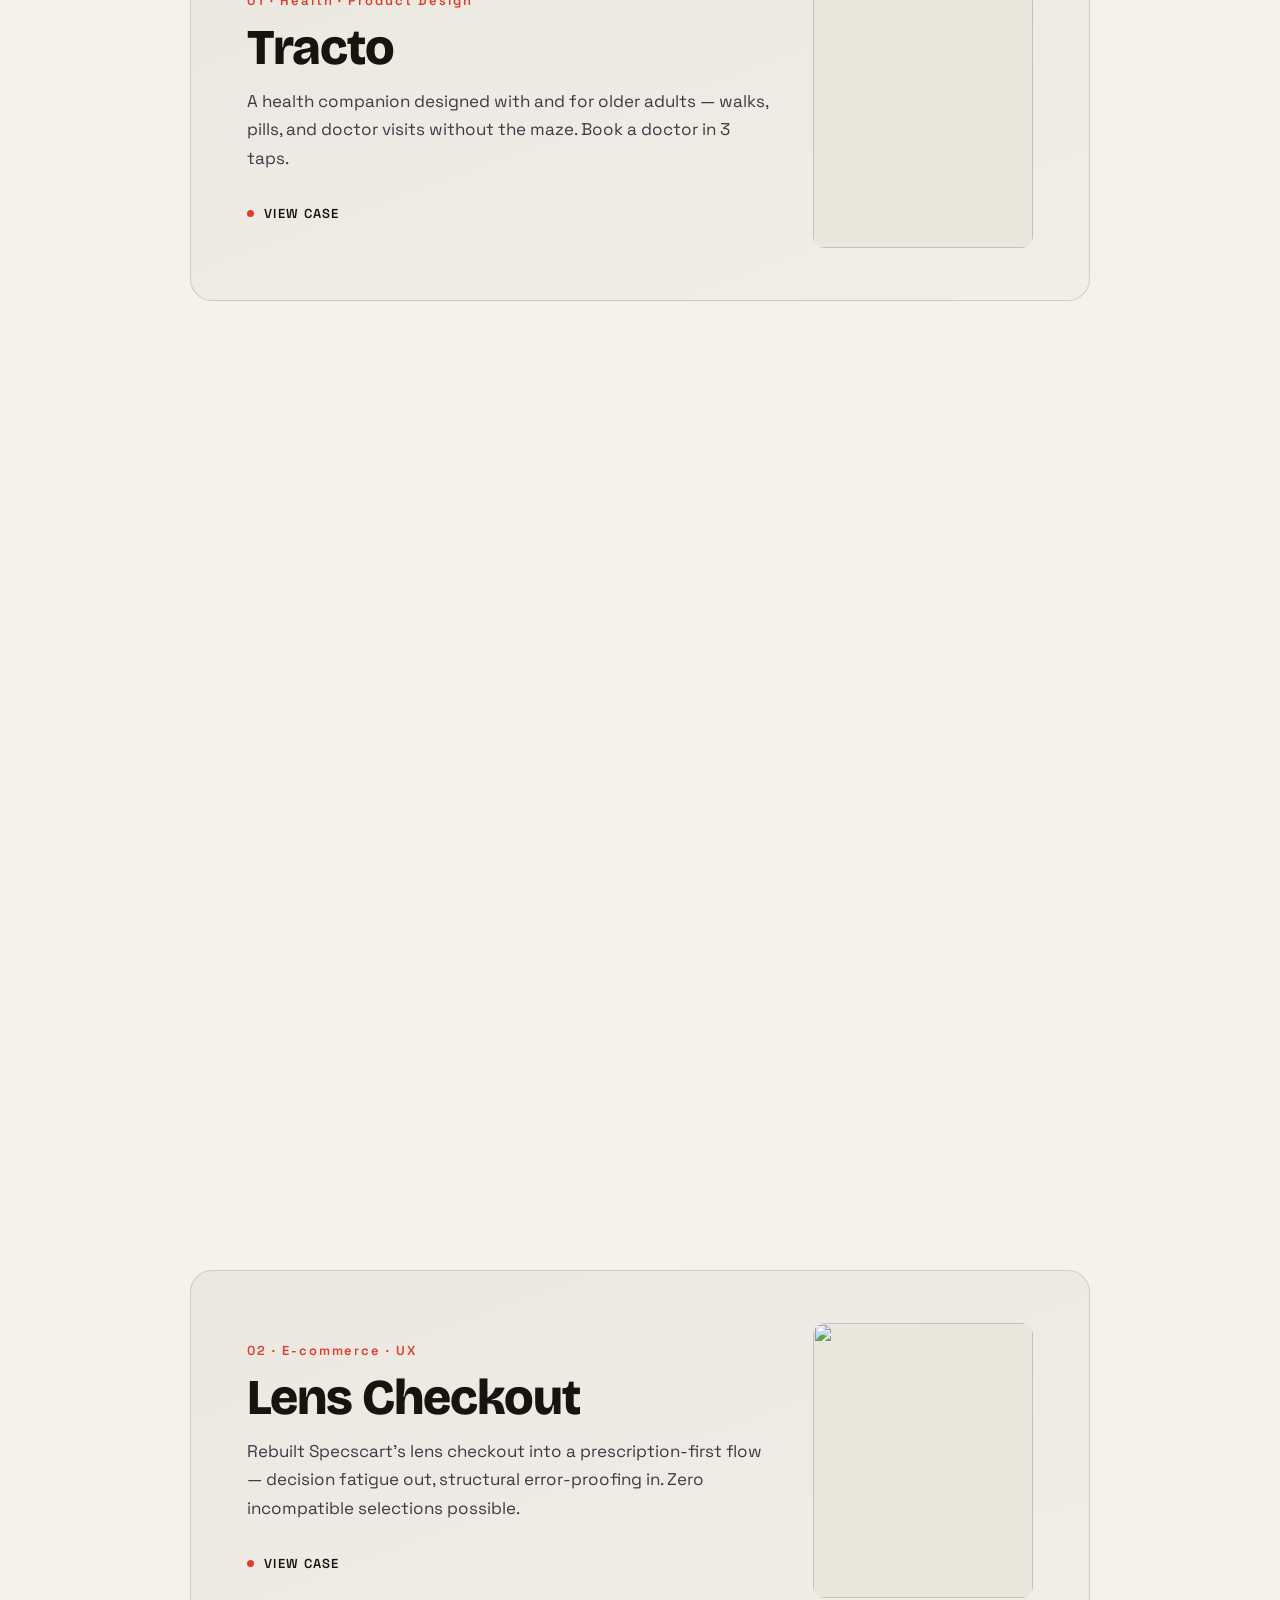
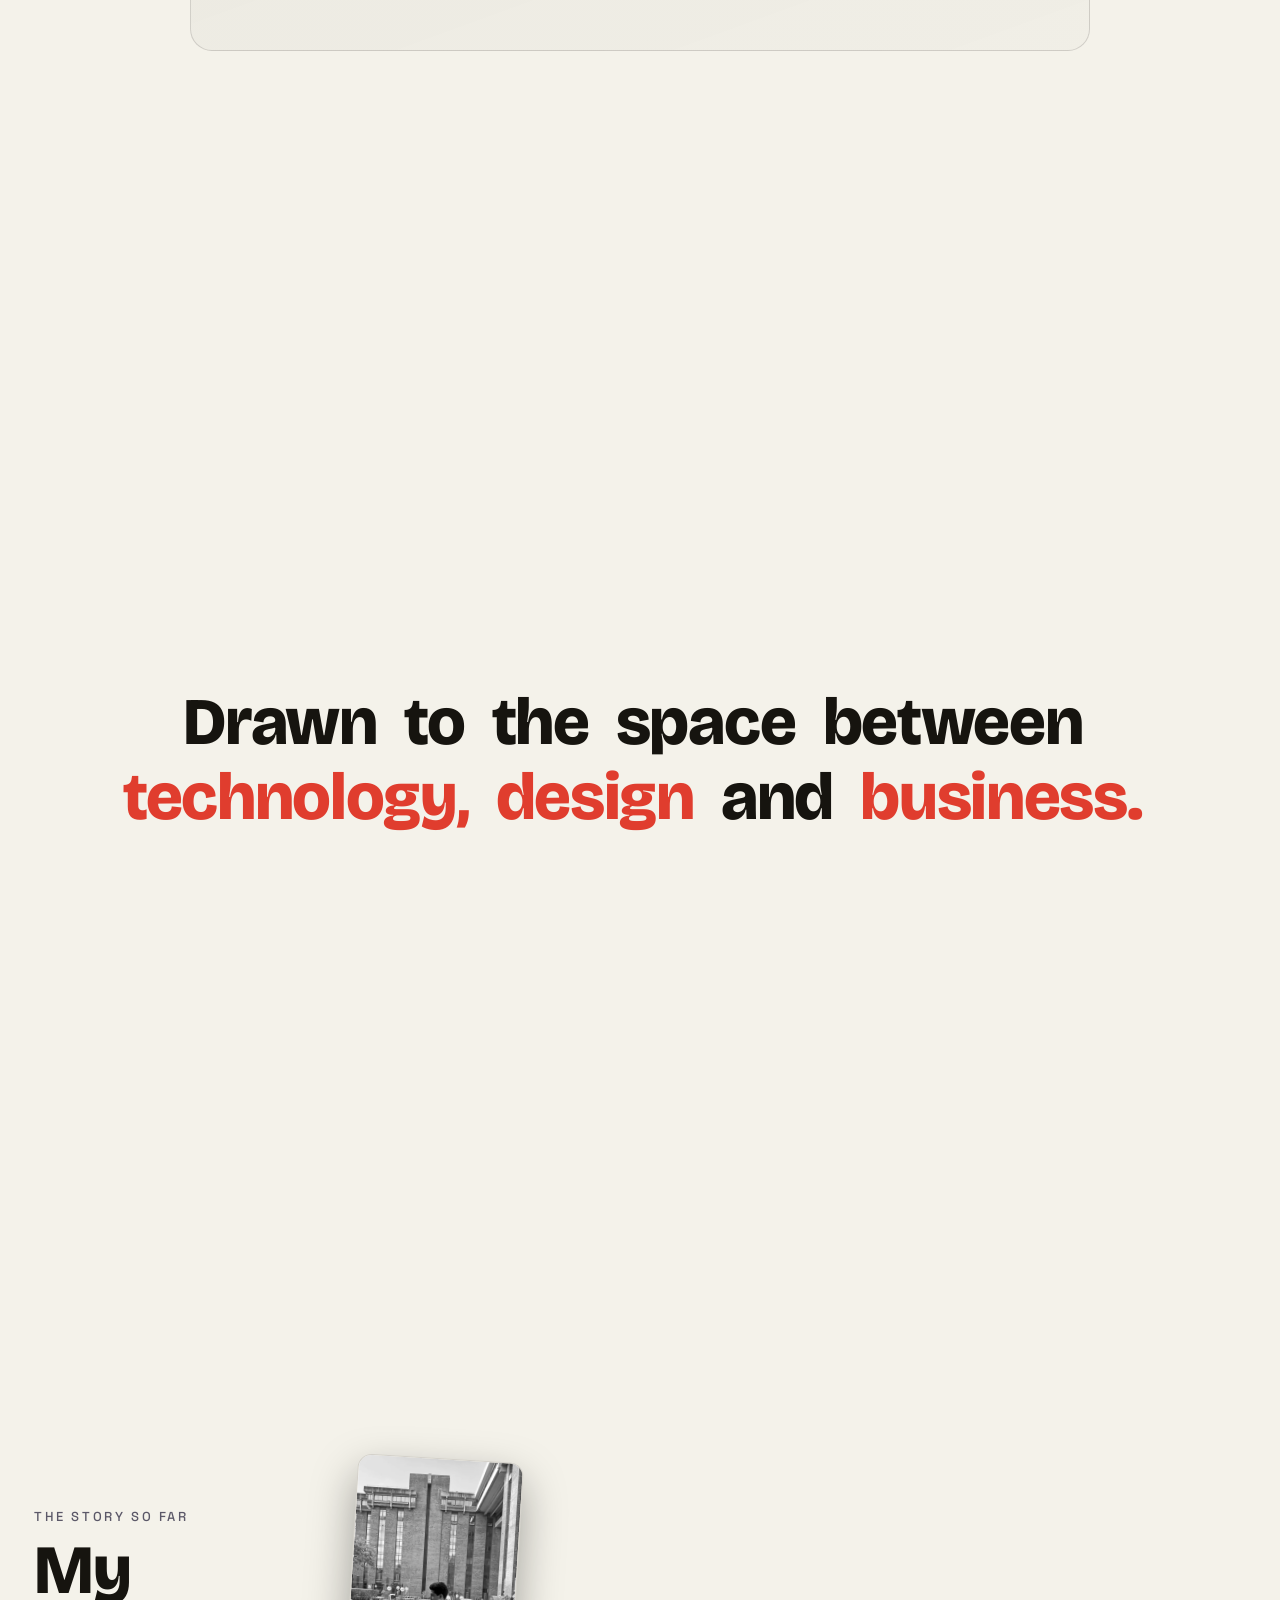
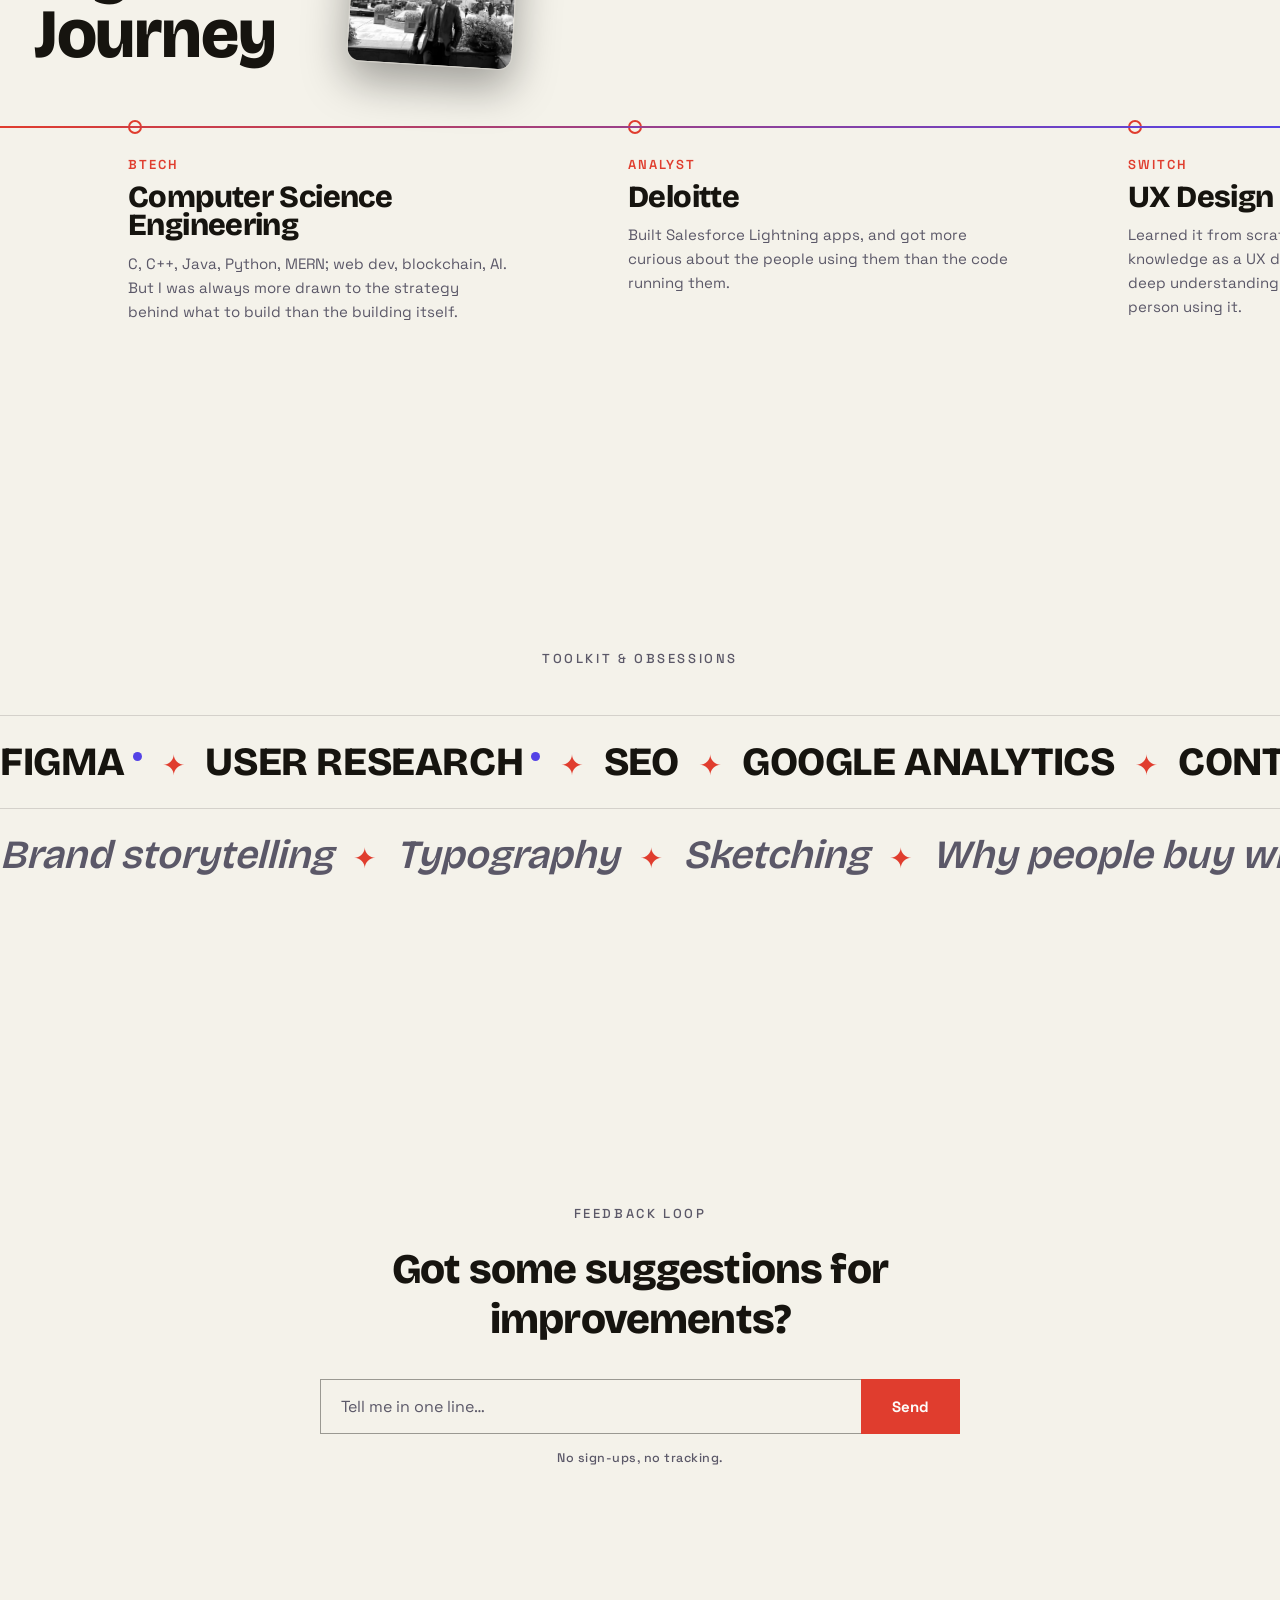
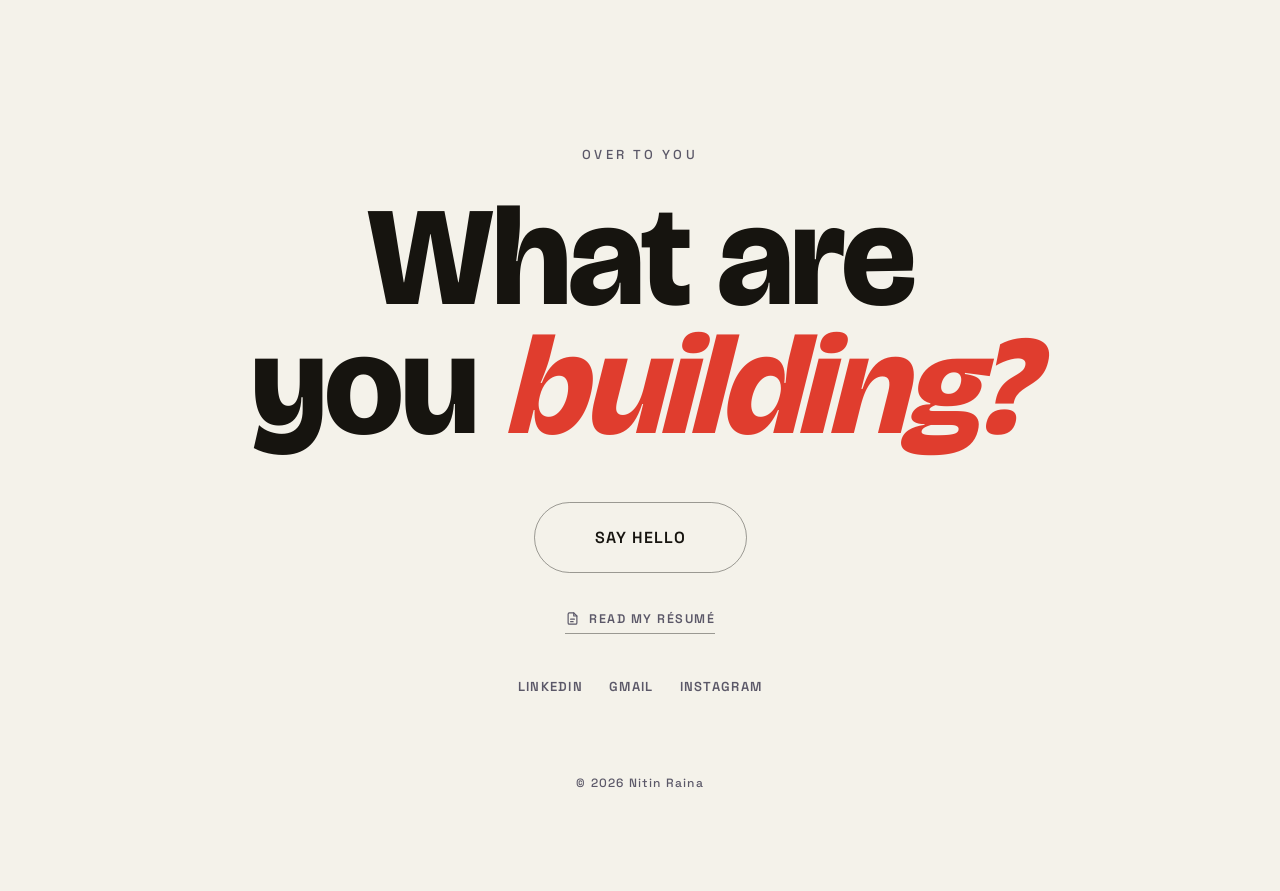
==== commit 0832c6c7: "Reposition site and resume as Brand & Product Marketing Co-Authored-By: Claude Opus 5.5 <noreply@ant" ====
--- a/immersive/index.html
+++ b/immersive/index.html
@@ -3,8 +3,8 @@
 <head>
 <meta charset="utf-8">
 <meta name="viewport" content="width=device-width, initial-scale=1">
-<title>Nitin Raina — Marketing, UX Design & Content</title>
-<meta name="description" content="Nitin Raina — marketing, UX design and content. Selected work, background and a toolkit of things I actually use.">
+<title>Nitin Raina · Brand &amp; Product Marketing</title>
+<meta name="description" content="Nitin Raina, brand and product marketing. Selected work, background and a toolkit of things I actually use.">
 <meta name="theme-color" content="#08080c">
 <link rel="preconnect" href="https://fonts.googleapis.com">
 <link rel="preconnect" href="https://fonts.gstatic.com" crossorigin>
@@ -562,13 +562,13 @@
 <div class="wrap">
 
   <section class="hero" id="hero" data-section="Intro">
-    <div class="eyebrow"><span>Marketing · UX Design · Content</span></div>
+    <div class="eyebrow"><span>Brand &amp; Product Marketing</span></div>
     <h1 class="hero-name" id="heroName">
       <span class="line" data-line>Nitin</span>
       <span class="line" data-line><span class="accent">Raina</span></span>
     </h1>
     <div class="greeting" id="greeting" aria-hidden="true"></div>
-    <p class="hero-sub" id="heroSub">I study what makes <b>products</b> matter — the psychology, the flow, the small decisions that make people care.</p>
+    <p class="hero-sub" id="heroSub">What a product does. How the brand says it. <b>I shape both.</b></p>
     <div class="scroll-cue"><span class="bar"></span> Scroll</div>
   </section>
 
@@ -663,7 +663,7 @@
           <span class="tl-dot" aria-hidden="true"></span>
           <span class="tl-year">MBA</span>
           <h3 class="tl-title">Marketing</h3>
-          <p class="tl-text">Currently pursuing an MBA in Marketing to apply my user and product instincts to product strategy.</p>
+          <p class="tl-text">Currently pursuing an MBA in Marketing to apply my user and product instincts to brand and product strategy.</p>
         </li>
         <li class="tl-node">
           <span class="tl-dot" aria-hidden="true"></span>
@@ -675,7 +675,7 @@
           <span class="tl-dot" aria-hidden="true"></span>
           <span class="tl-year">STL</span>
           <h3 class="tl-title">Marketing Intern</h3>
-          <p class="tl-text">Currently supporting internal and external comms for employees, stakeholders and customers, from campaign launches to event posts.</p>
+          <p class="tl-text">Currently supporting internal and external campaigns built around STL's growth plan, from employee engagement to brand campaign rollouts.</p>
         </li>
         <li class="tl-node is-next">
           <span class="tl-dot" aria-hidden="true"></span>
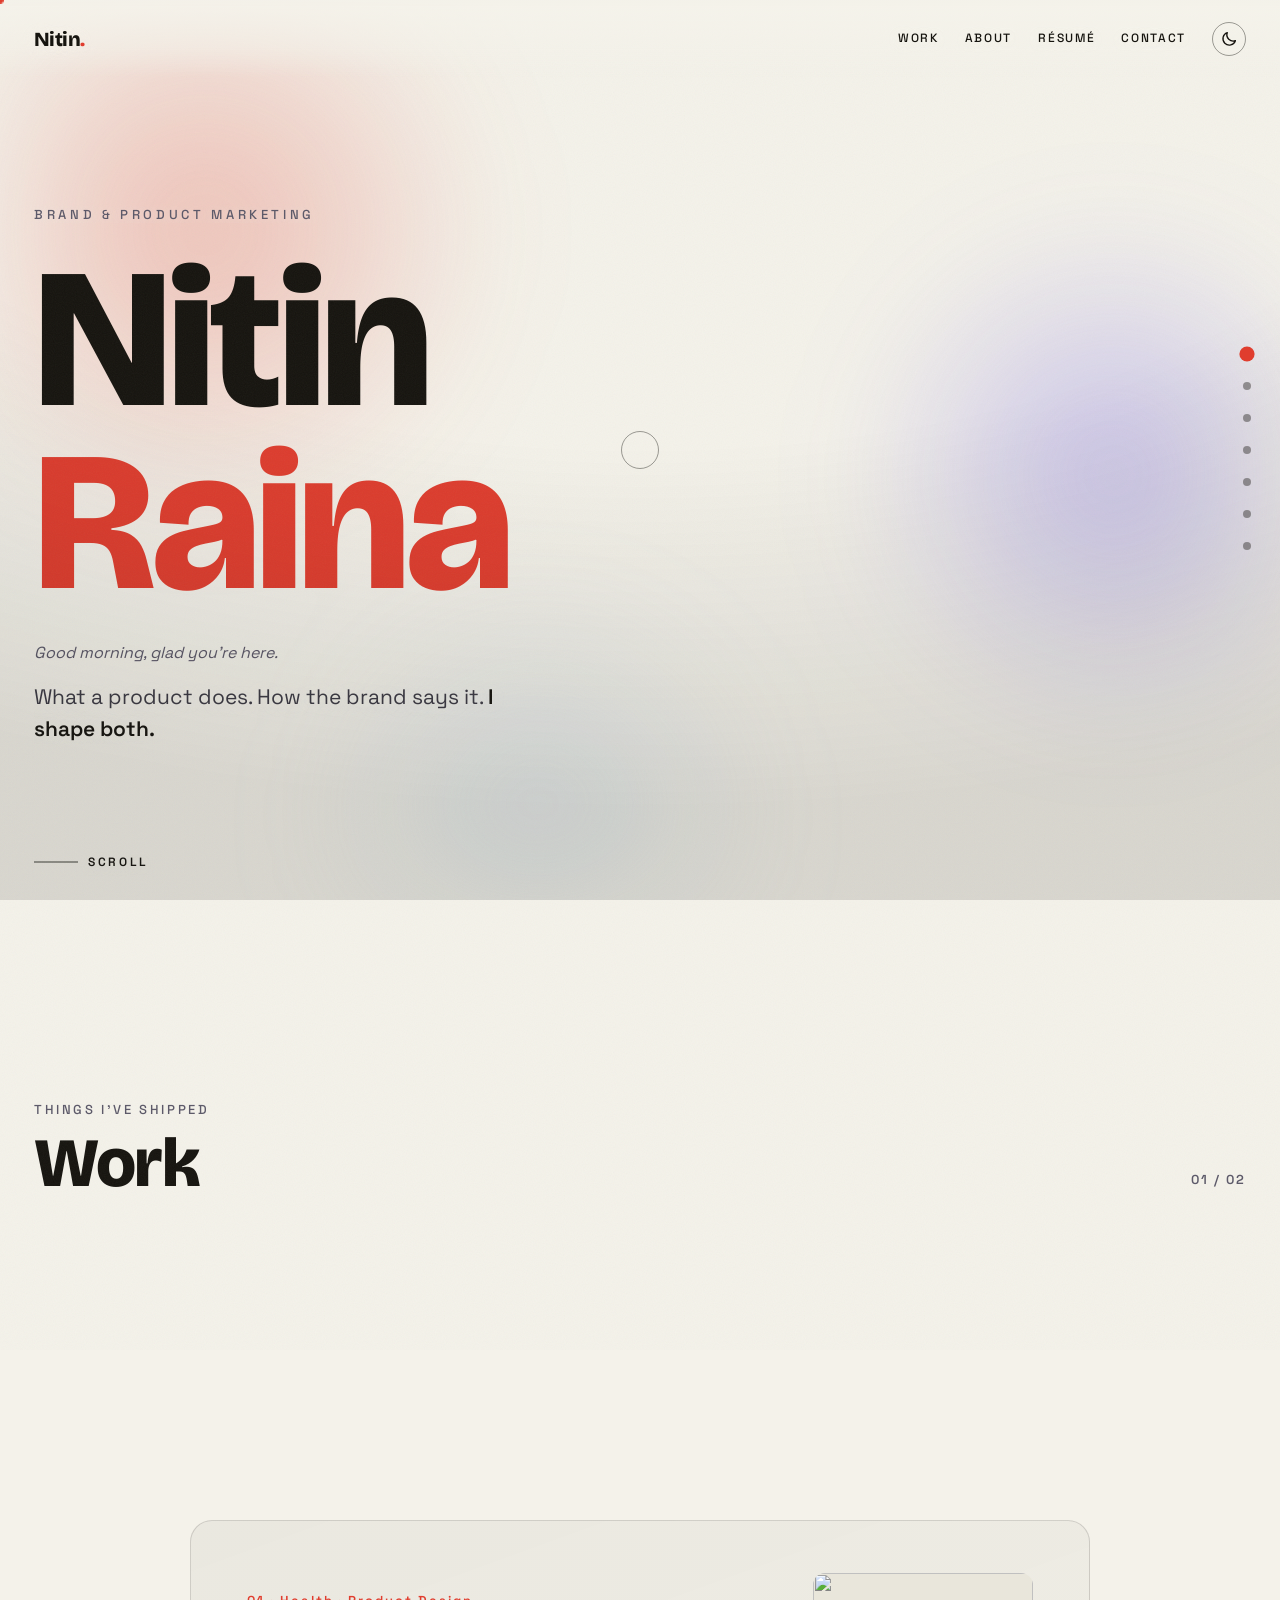
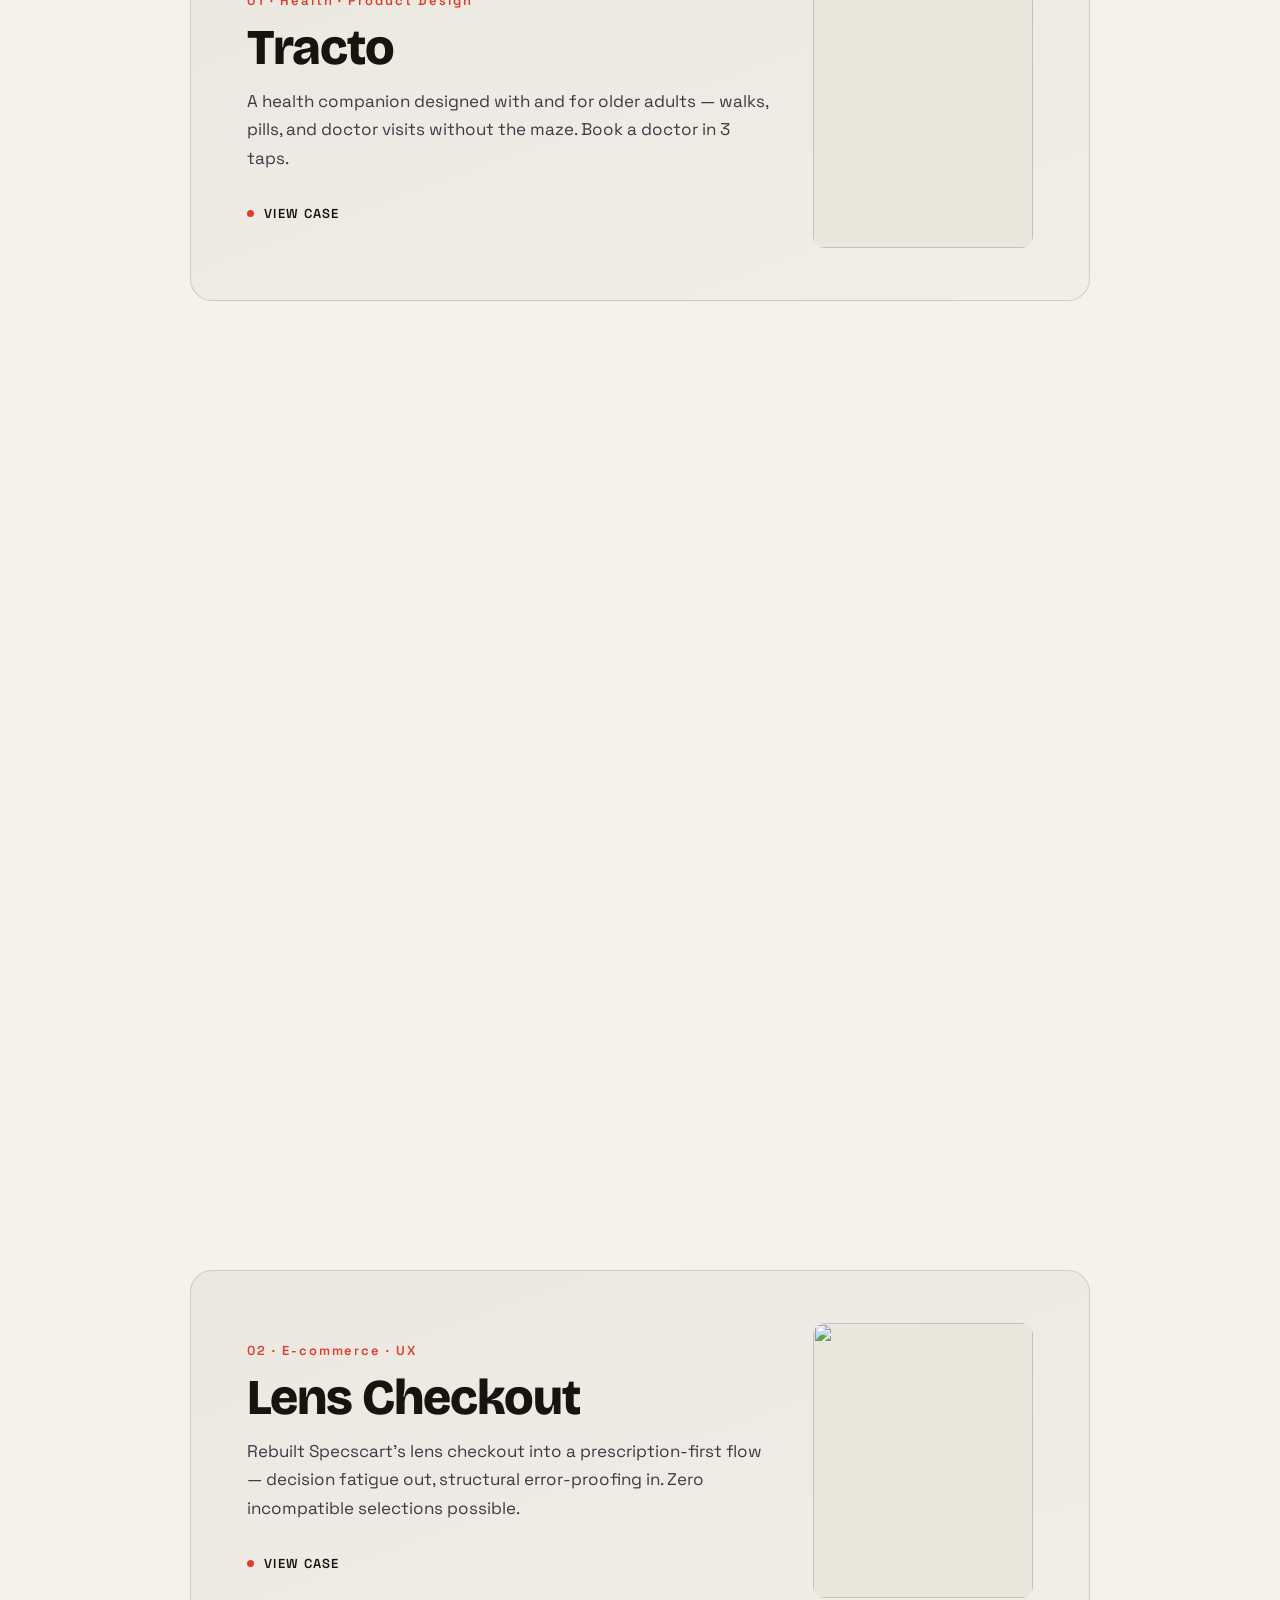
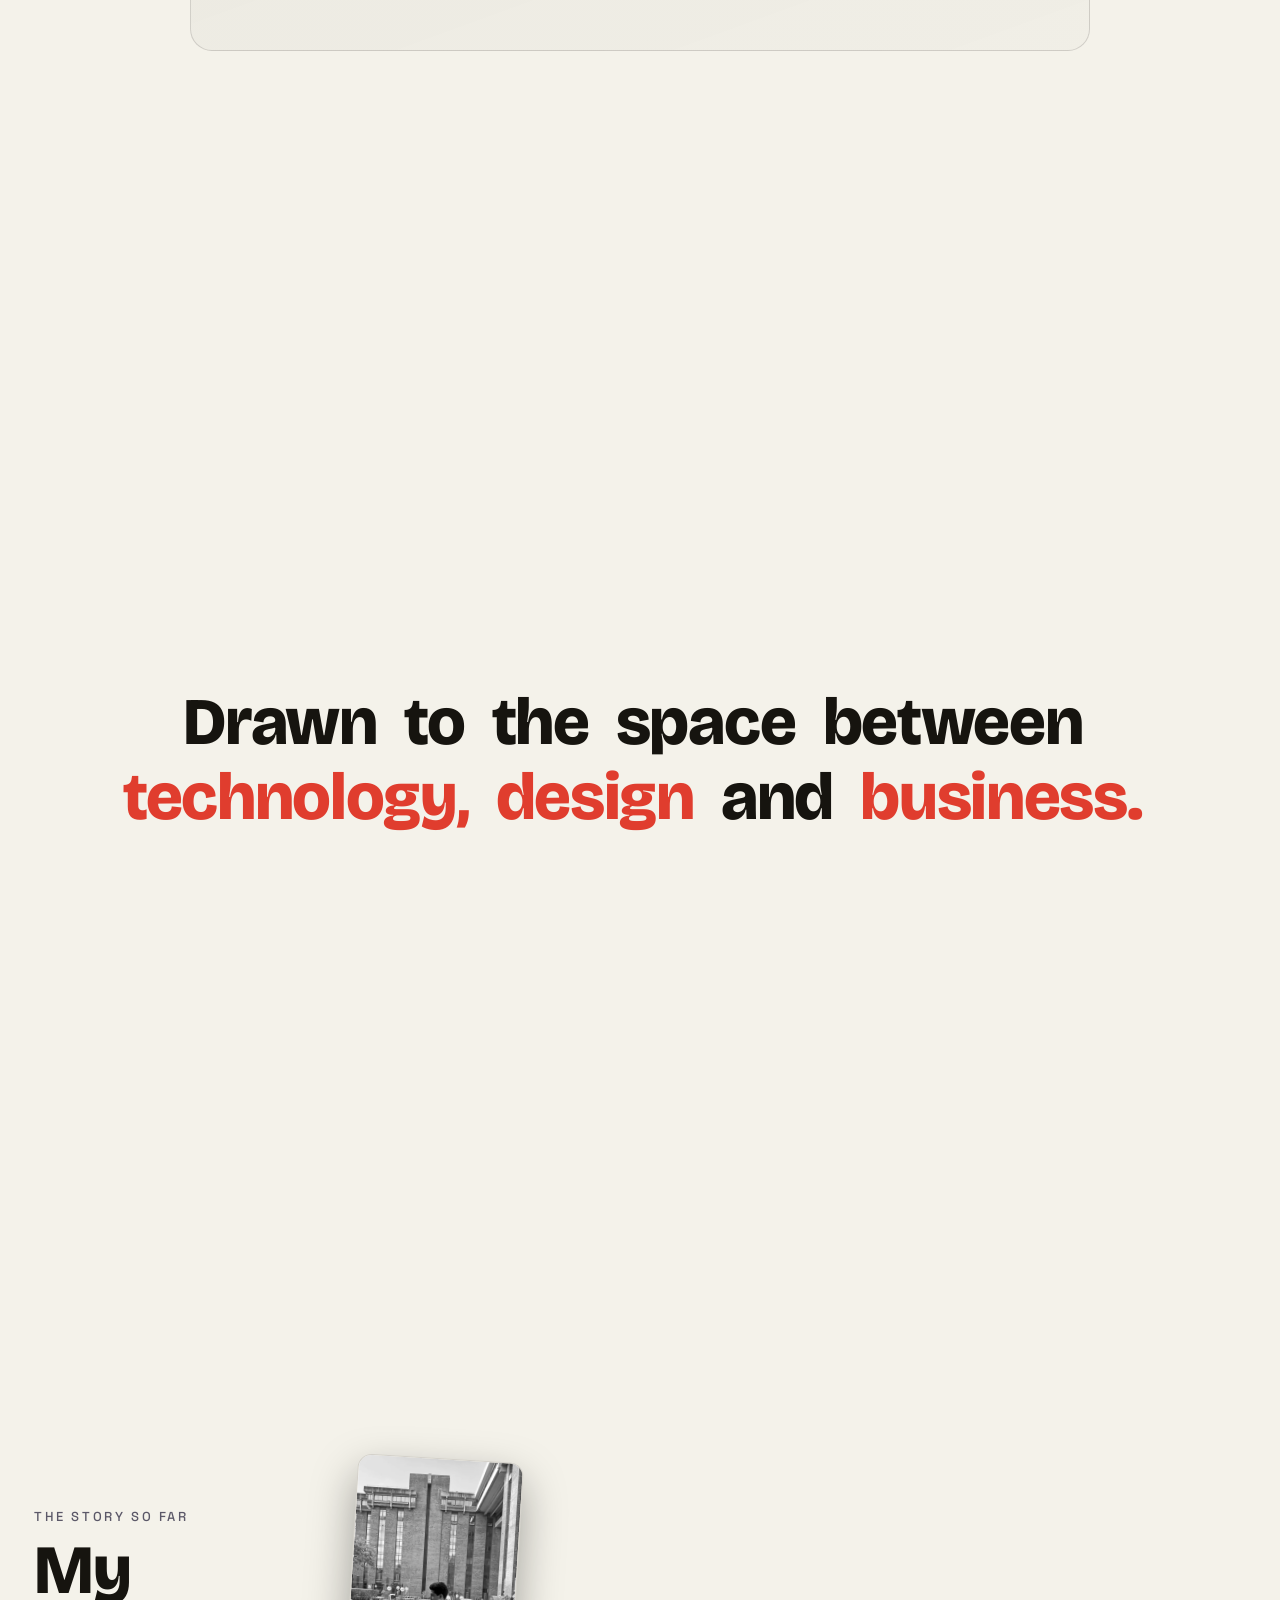
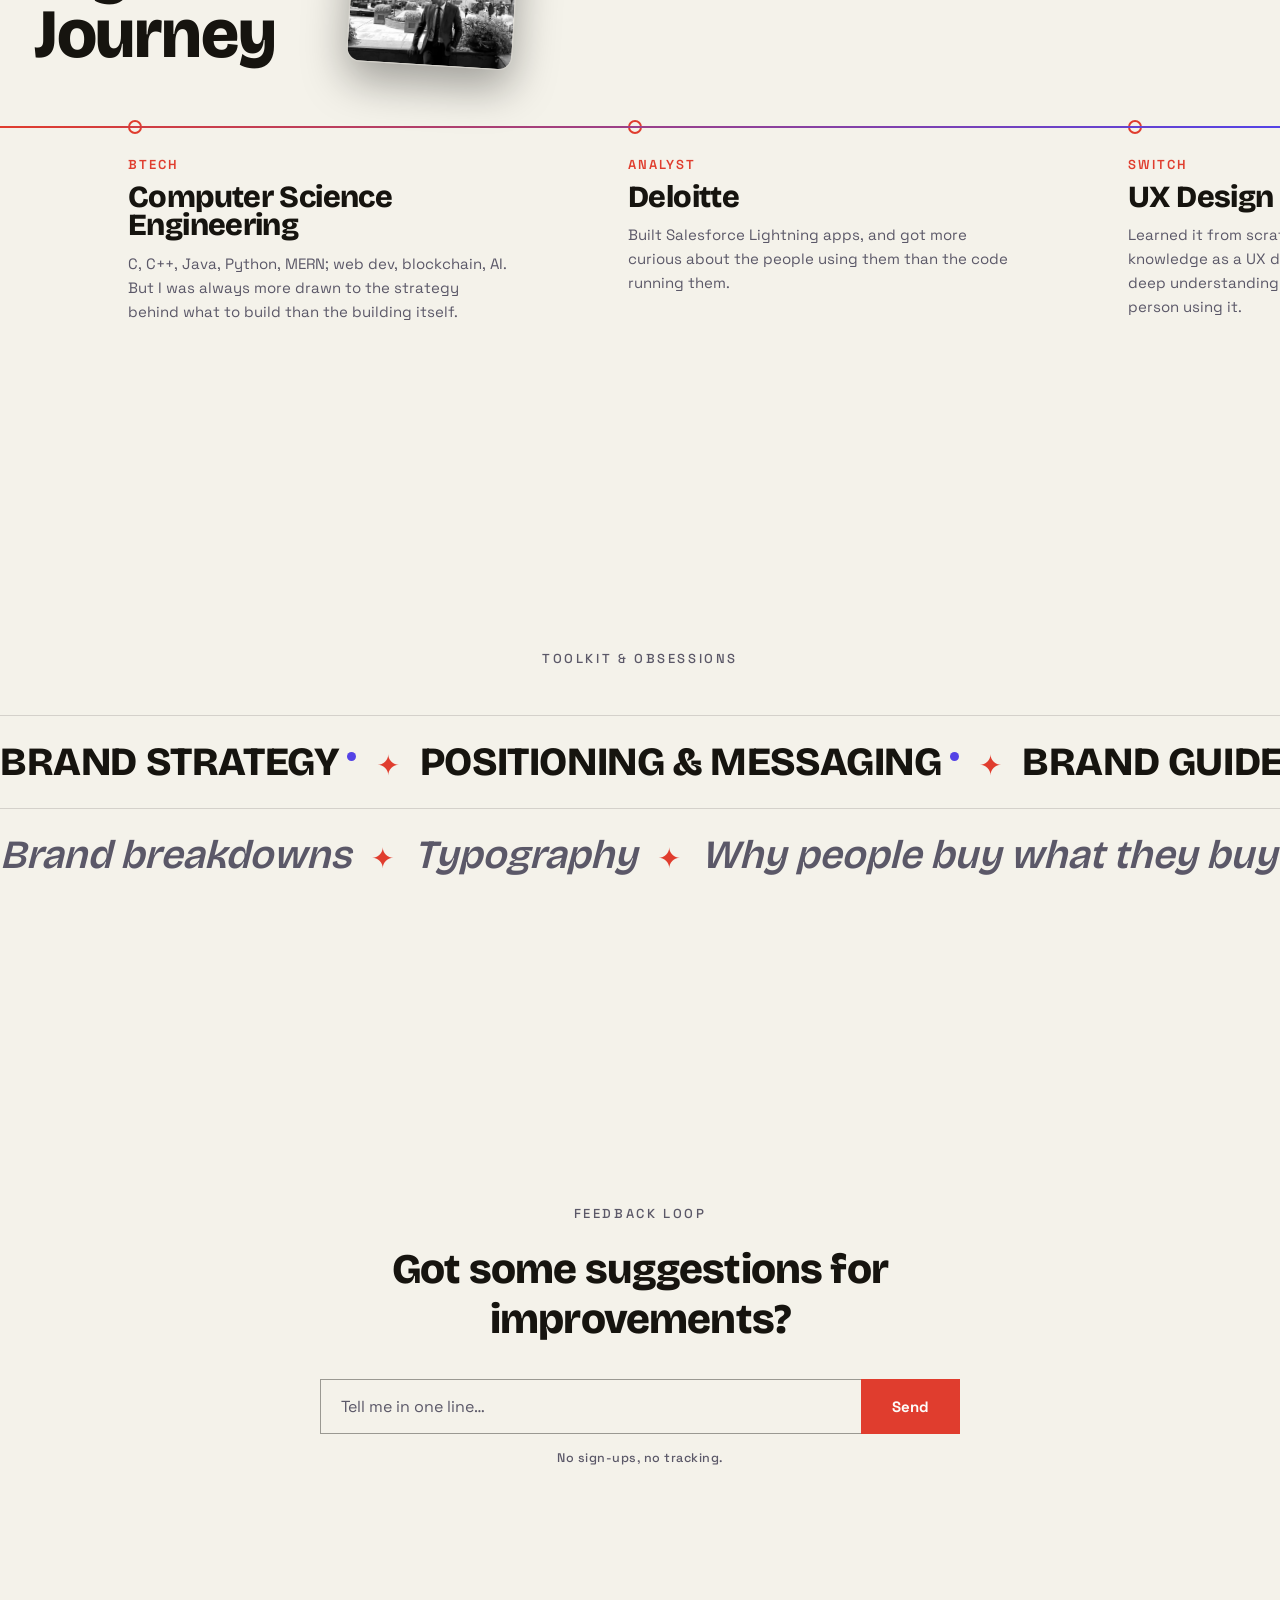
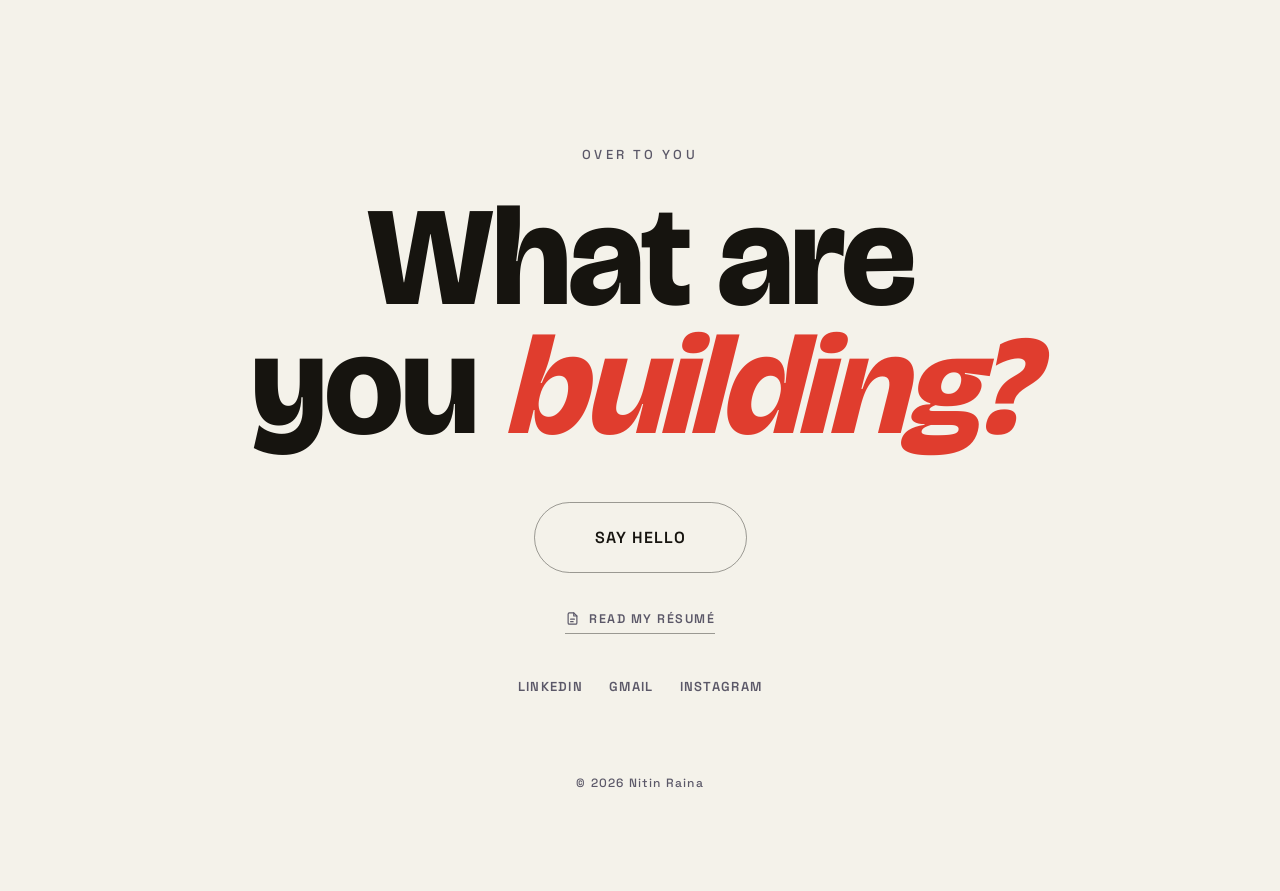
==== commit b5c89e13: "Update Toolkit & obsessions to match brand and product marketing work Co-Authored-By: Claude Opus 5." ====
--- a/immersive/index.html
+++ b/immersive/index.html
@@ -1293,14 +1293,19 @@
   /* ---------- SKILLS: draggable marquee ticker (ported from the live
      brutalist site — same mechanic, re-themed dark) ---------- */
   (function initTickers(){
-    const skills = ['Figma','User Research','SEO','Google Analytics','Content Strategy','Claude','AI Workflows','Python','HTML/CSS','Canva','A/B Testing'];
-    const interests = ['Brand storytelling','Typography','Sketching','Why people buy what they buy'];
+    const skills = ['Brand Strategy','Positioning & Messaging','Brand Guidelines','Copywriting','Go-to-Market Planning','Content Strategy','Market Research','Competitive Analysis','User Research','Figma','Canva','Google Analytics','Claude','AI Workflows'];
+    const interests = ['Brand breakdowns','Typography','Why people buy what they buy','D2C & fashion brands','Luxury branding'];
     const skillProofs = {
+      'Brand Strategy': 'XSAV Lab: one clear message, approved by the CEO',
+      'Positioning & Messaging': "XSAV's one line covering all four services",
+      'Brand Guidelines': "XSAV's 10-page brand guide",
+      'Copywriting': "XSAV's tagline, now on its website and all 8 sales decks",
+      'Go-to-Market Planning': "VERA, the launch plan for XSAV's own D2C brand",
+      'Content Strategy': 'LinkedIn carousels and videos for XSAV',
+      'User Research': 'Tracto; contextual inquiry with older adults',
       'Figma': 'Tracto & Lens Checkout, designed end-to-end',
-      'User Research': 'Tracto; contextual inquiry with older adults',
       'Claude': 'this site, built in conversation with it',
-      'AI Workflows': 'how this site got made',
-      'HTML/CSS': "you're looking at it",
+      'AI Workflows': "this site, plus XSAV's carousels and videos",
     };
     // content is doubled so the -50% translate loops seamlessly
     function fillTicker(id, items, proofs){
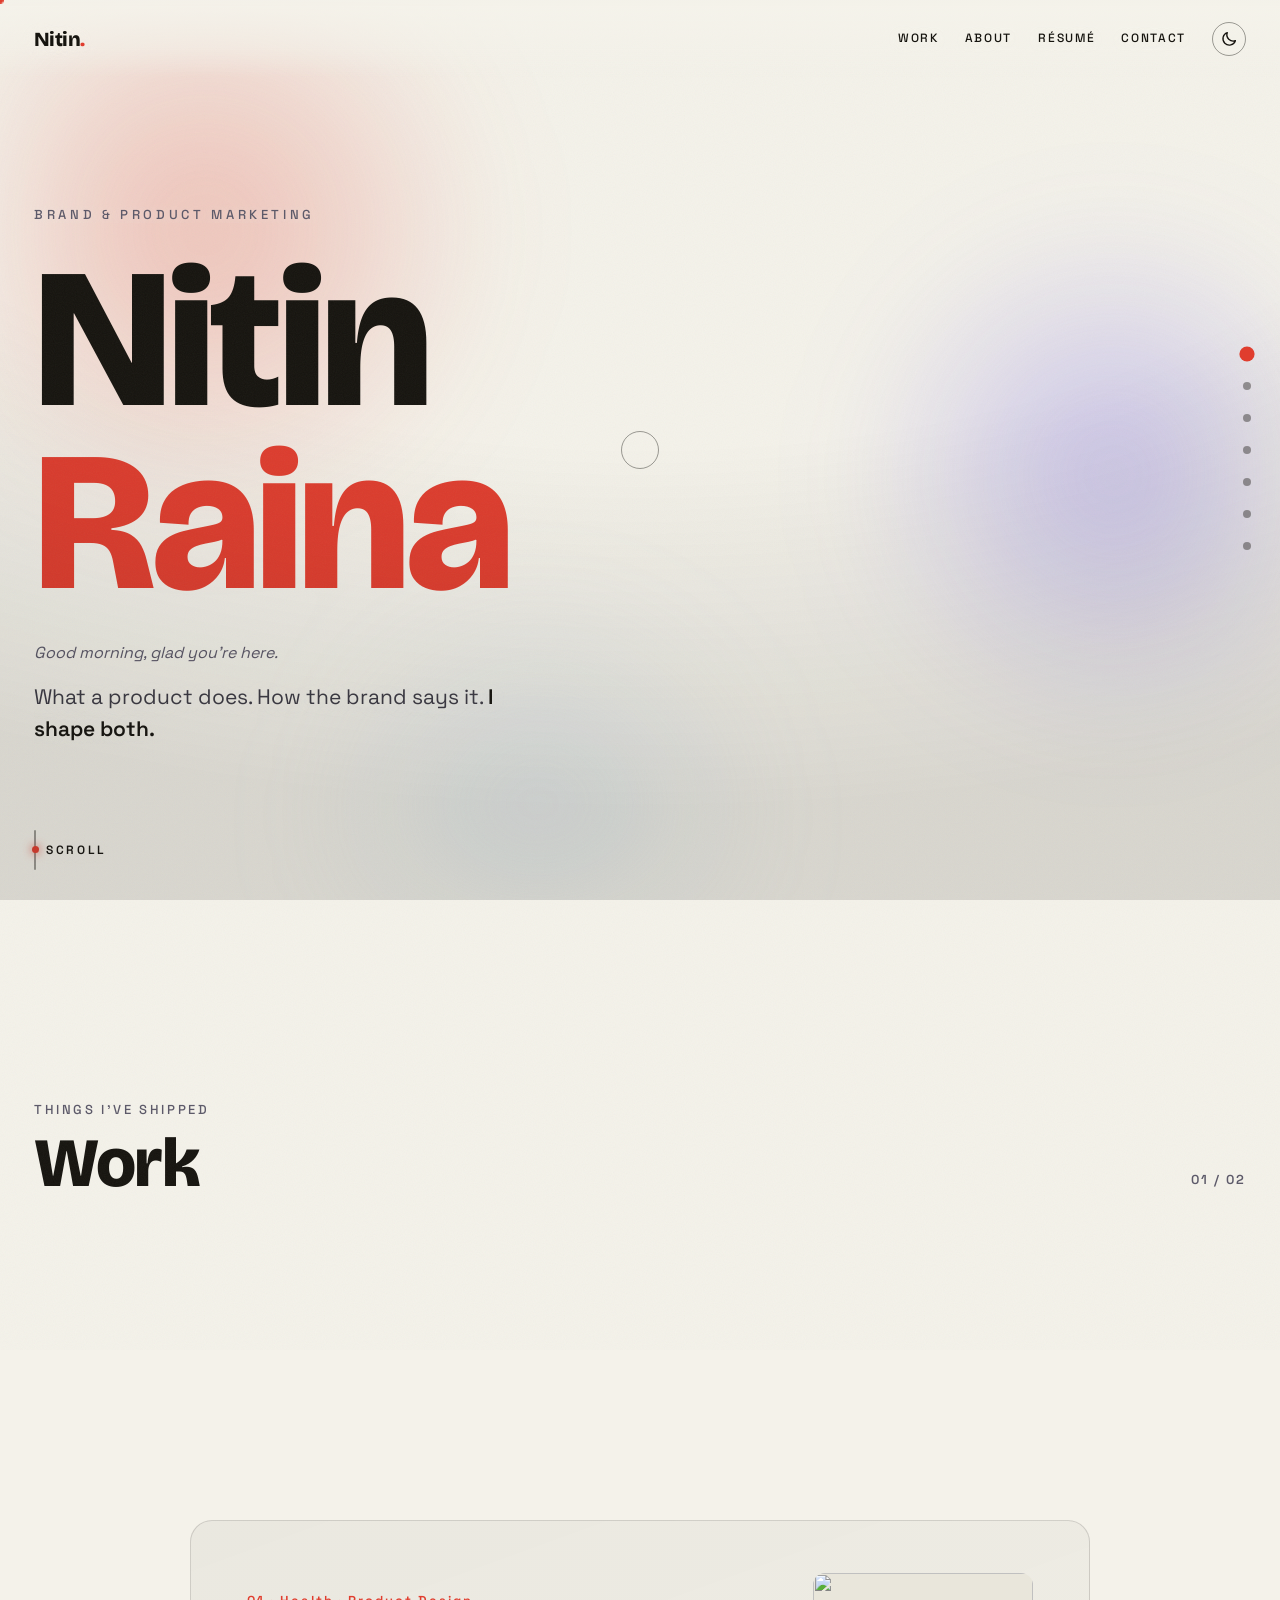
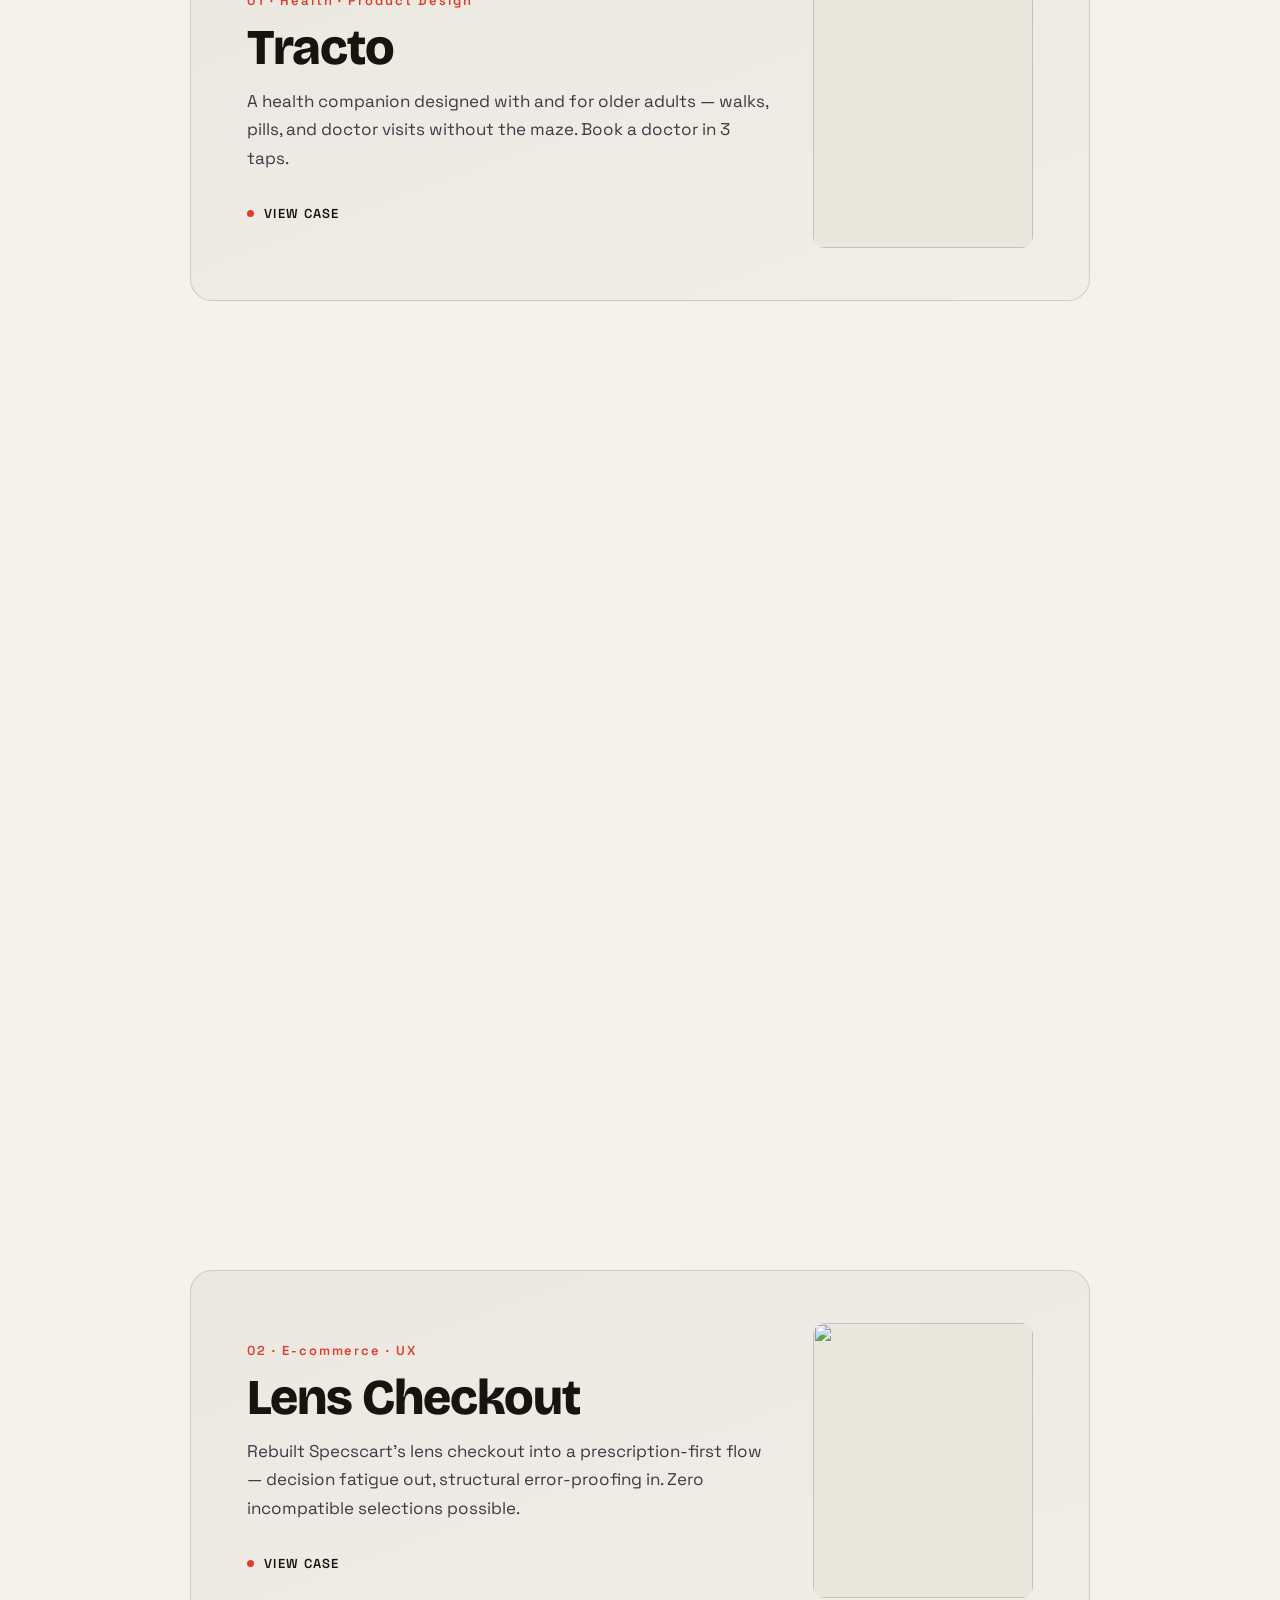
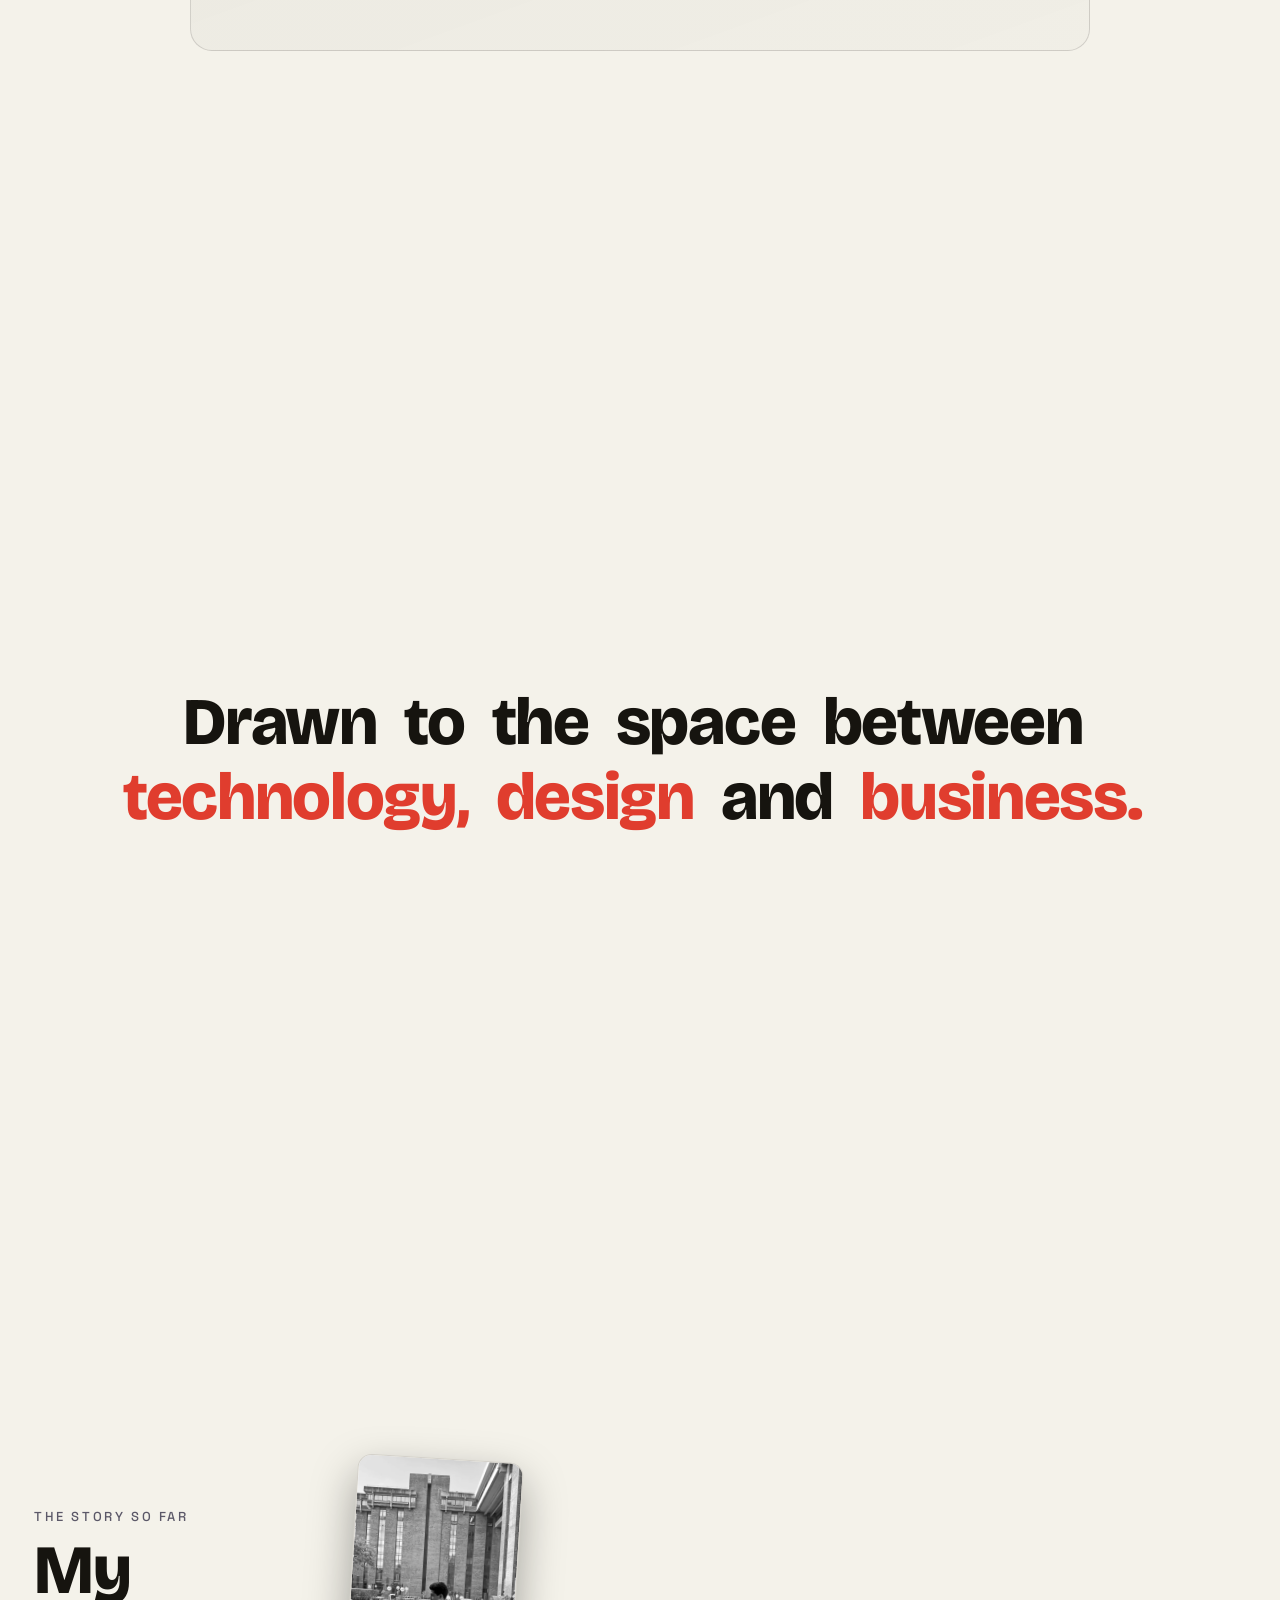
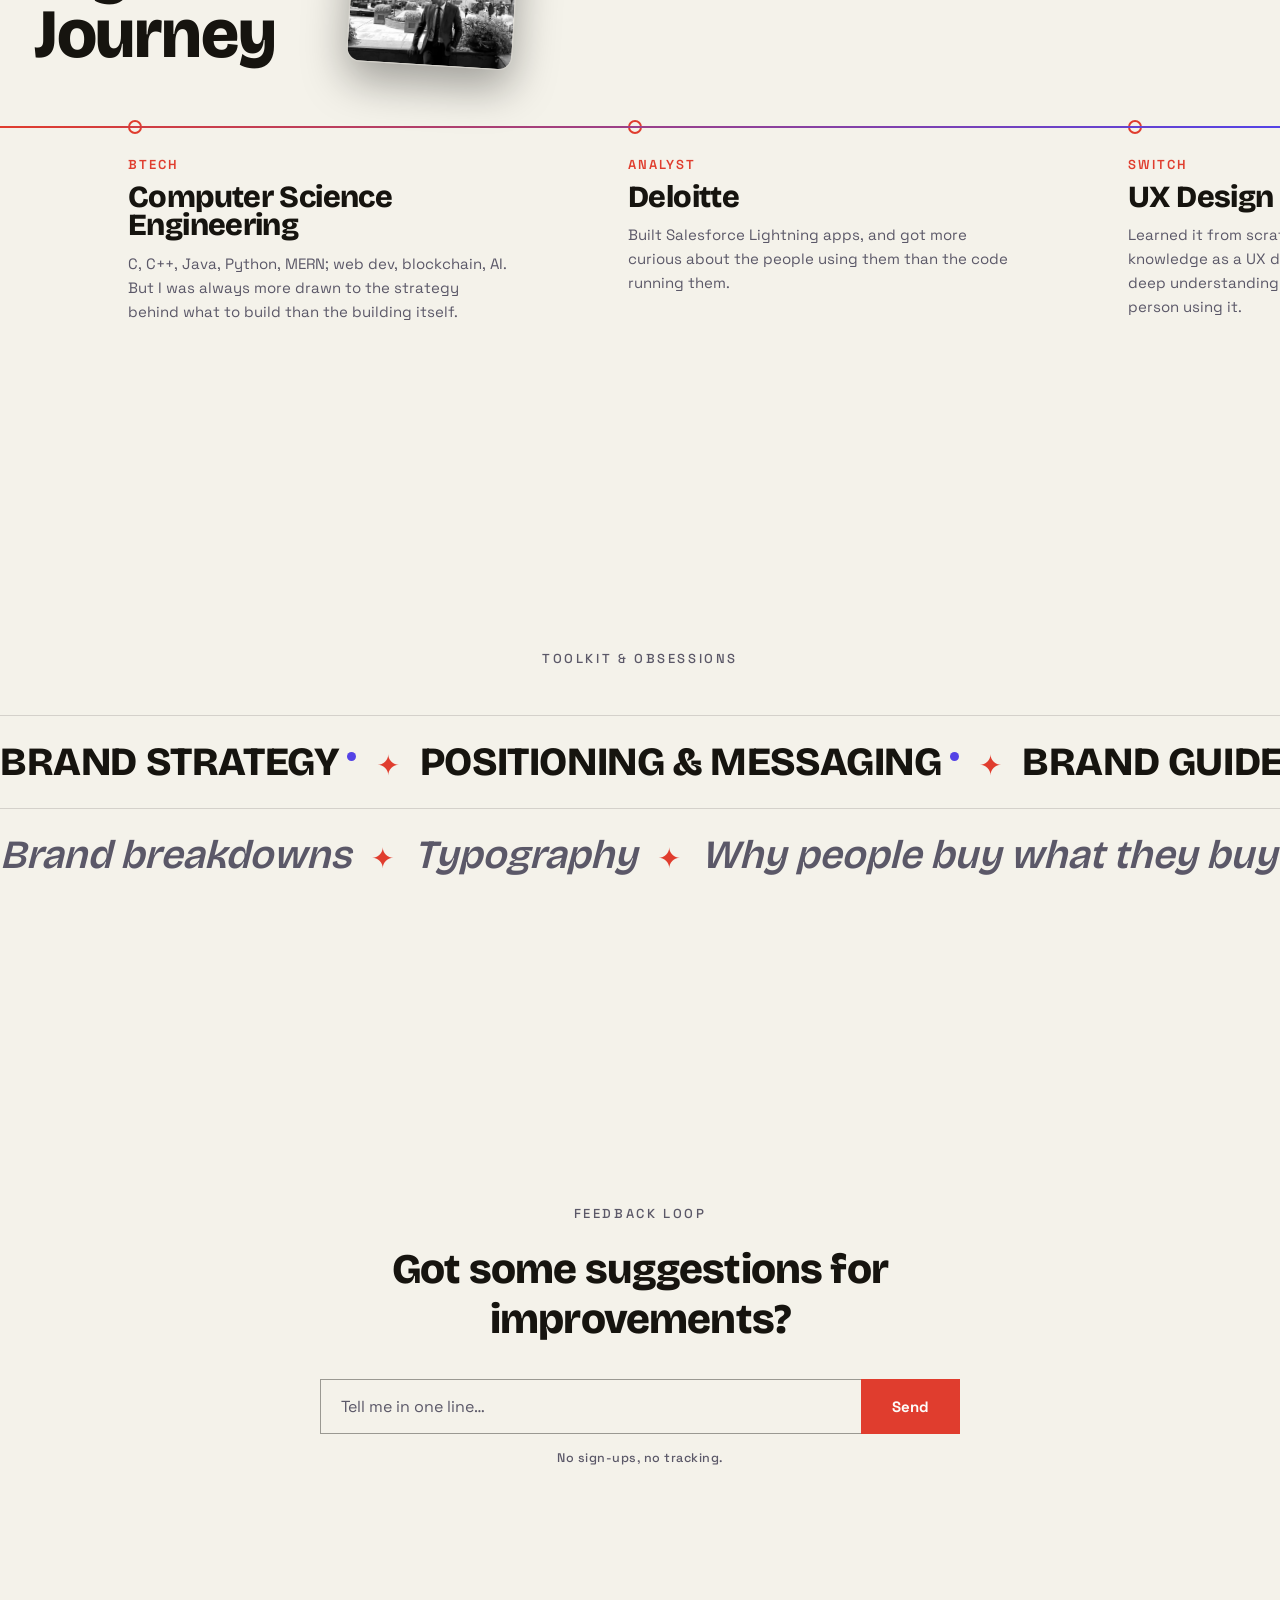
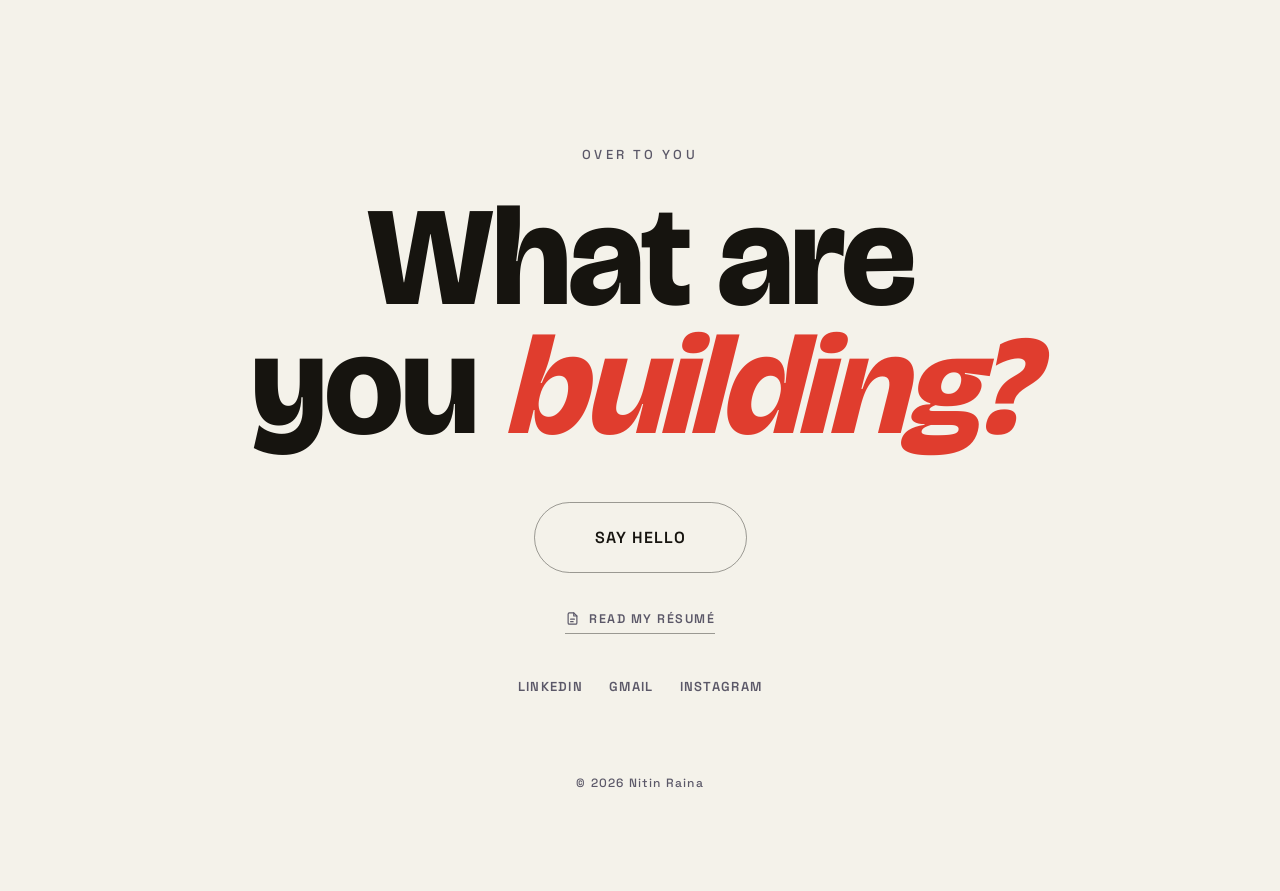
==== commit 30f2a855: "Fix XSAV case study layout and replace the hero scroll cue with a falling dot Co-Authored-By: Claude" ====
--- a/immersive/index.html
+++ b/immersive/index.html
@@ -202,10 +202,14 @@
      enough since the warm red glow can sit right under this text */
   .hero-sub{margin-top:8px;max-width:520px;font-size:clamp(16px,2vw,21px);color:var(--text-soft);line-height:1.5;overflow:hidden;text-shadow:0 2px 20px var(--shadow)}
   .hero-sub b{color:var(--text);font-weight:600}
-  .scroll-cue{position:absolute;bottom:30px;left:34px;font:600 12px 'Space Grotesk';letter-spacing:.22em;text-transform:uppercase;color:var(--text);display:flex;align-items:center;gap:10px;text-shadow:0 2px 14px var(--shadow);animation:cuePulse 2s ease-in-out infinite}
-  .scroll-cue .bar{width:44px;height:2px;background:var(--line-strong);position:relative;overflow:hidden}
-  .scroll-cue .bar::after{content:"";position:absolute;inset:0;background:var(--accent);transform:translateX(-100%);animation:cue 2s var(--ease) infinite}
-  @keyframes cue{50%{transform:translateX(0)}100%{transform:translateX(100%)}}
+  .scroll-cue{position:absolute;bottom:30px;left:34px;font:600 12px 'Space Grotesk';letter-spacing:.22em;text-transform:uppercase;color:var(--text);display:flex;align-items:center;gap:10px;text-shadow:0 2px 14px var(--shadow)}
+  /* falling dot: a vertical track with a dot that drops down it, so the
+     motion points the same way the page scrolls (down), not sideways */
+  .scroll-cue .bar{width:2px;height:40px;background:var(--line-strong);position:relative;border-radius:2px;overflow:visible}
+  .scroll-cue .bar::after{content:"";position:absolute;left:50%;top:40%;width:7px;height:7px;margin-left:-3.5px;border-radius:50%;background:var(--accent);box-shadow:0 0 10px var(--accent);animation:cue 2.2s cubic-bezier(.55,0,.45,1) infinite}
+  @keyframes cue{0%{top:-2px;opacity:0}15%{opacity:1}75%{opacity:1}100%{top:36px;opacity:0}}
+  .scroll-cue{transition:opacity .5s ease,transform .5s ease}
+  .scroll-cue.gone{opacity:0!important;transform:translateY(8px);pointer-events:none}
   @keyframes cuePulse{0%,100%{opacity:1}50%{opacity:.55}}
   @media (prefers-reduced-motion:reduce){.scroll-cue{animation:none}}
 
@@ -1577,5 +1581,11 @@
   });
 })();
 </script>
+<script>
+/* fade the scroll cue out once the visitor starts scrolling */
+(function(){var c=document.querySelector('.scroll-cue');if(!c)return;
+function f(){c.classList.toggle('gone',window.scrollY>40);}
+addEventListener('scroll',f,{passive:true});f();})();
+</script>
 </body>
 </html>
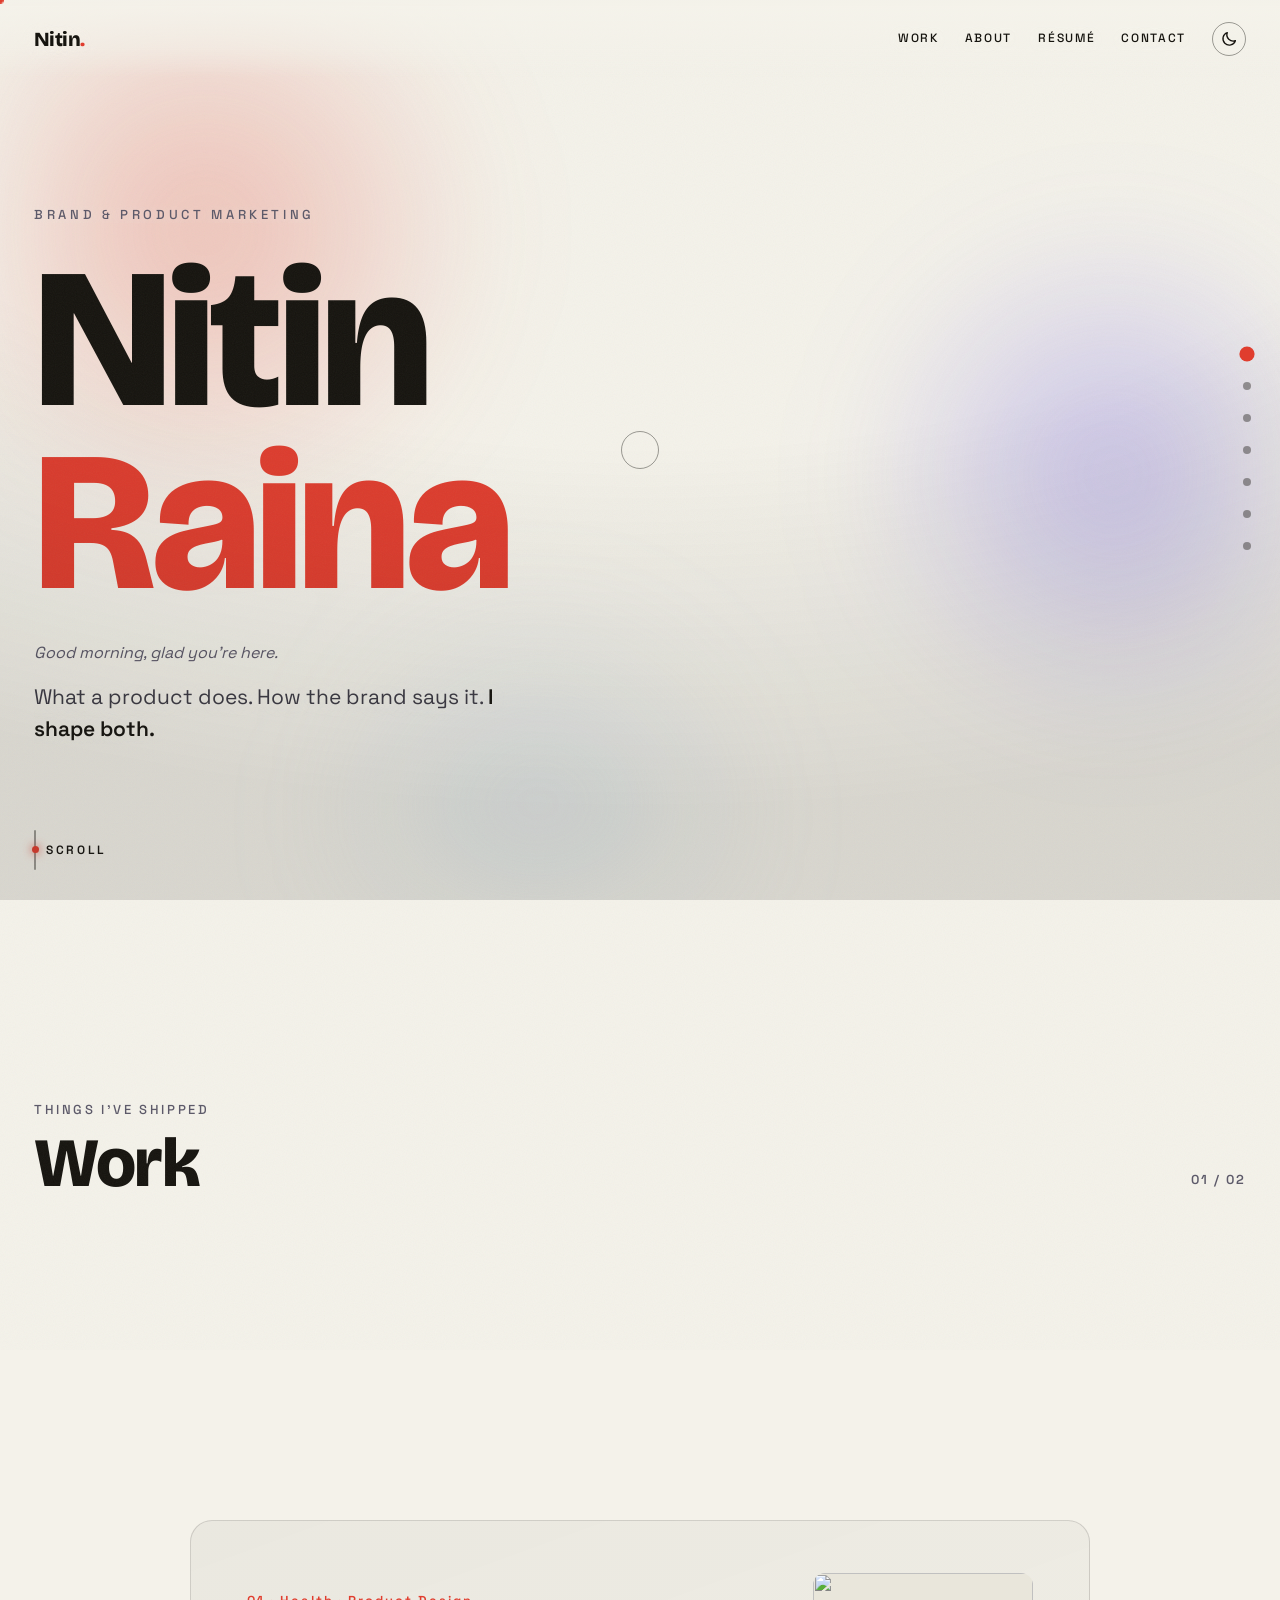
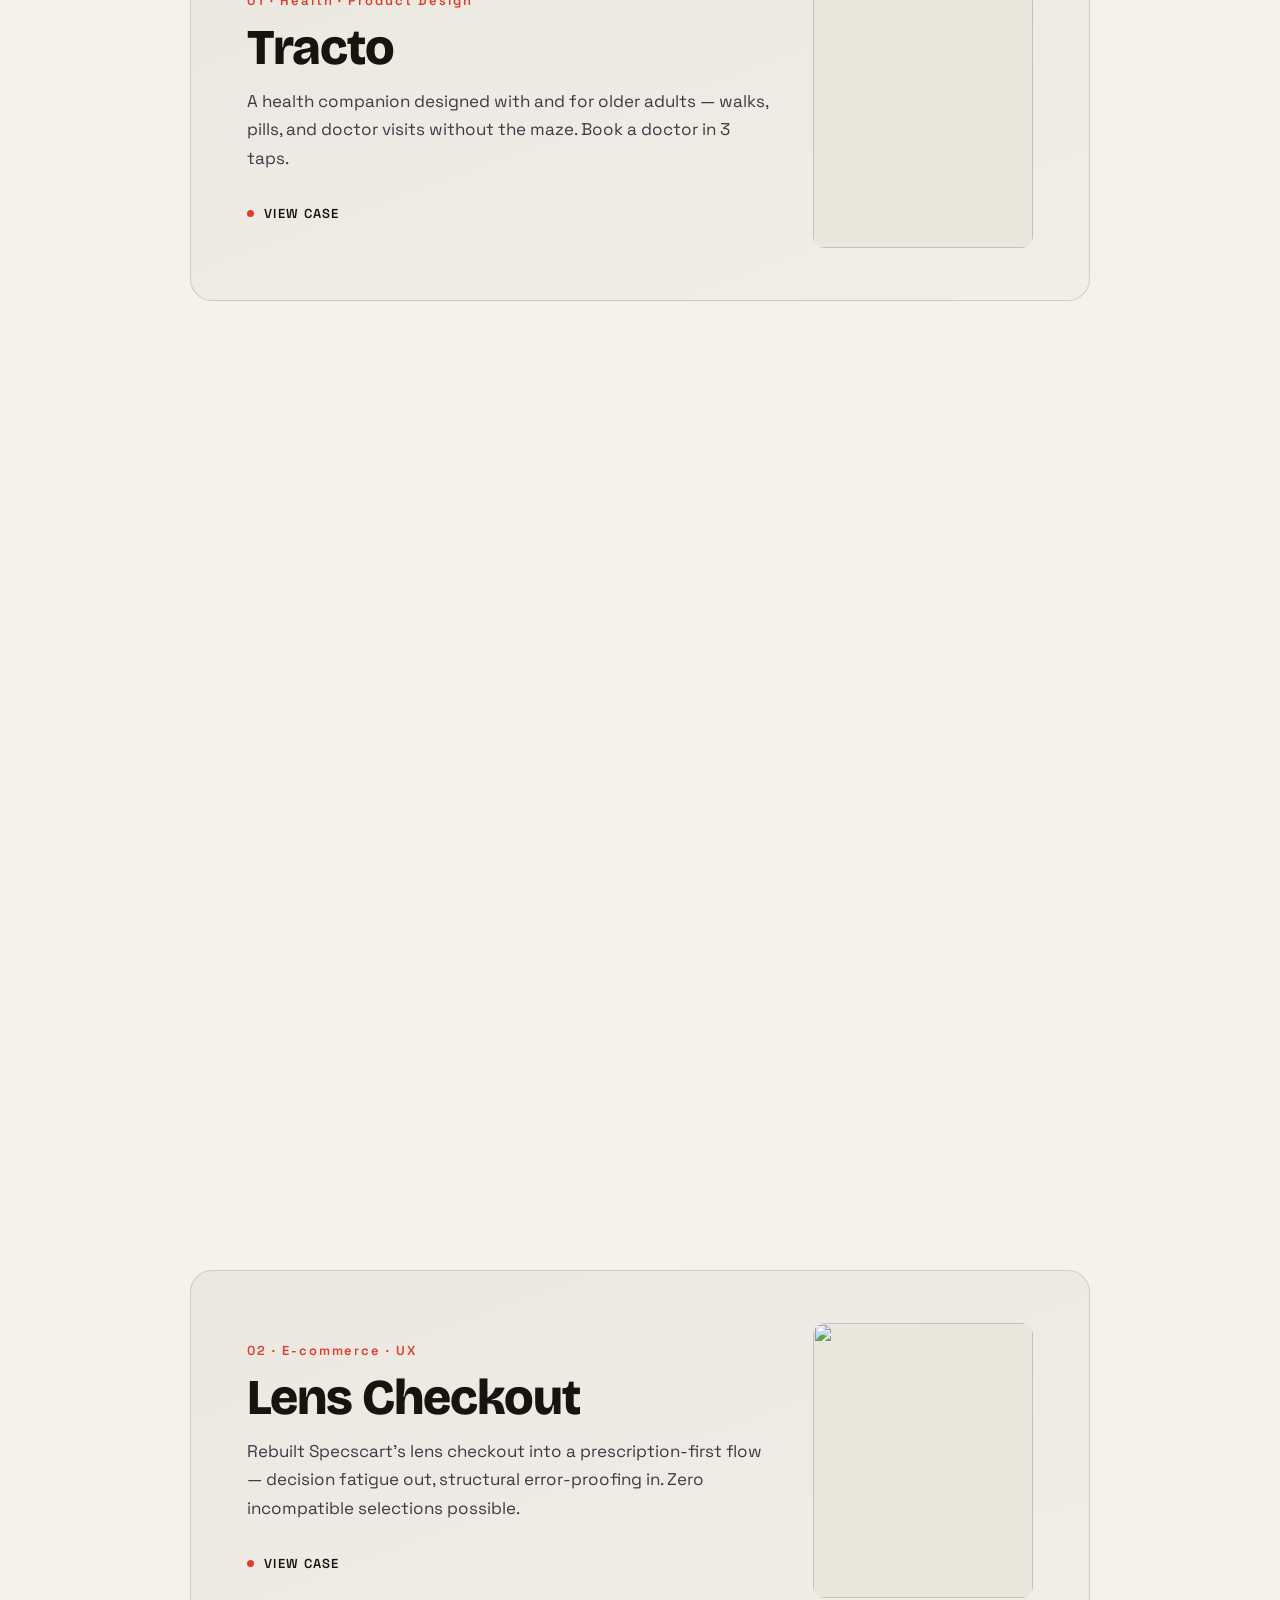
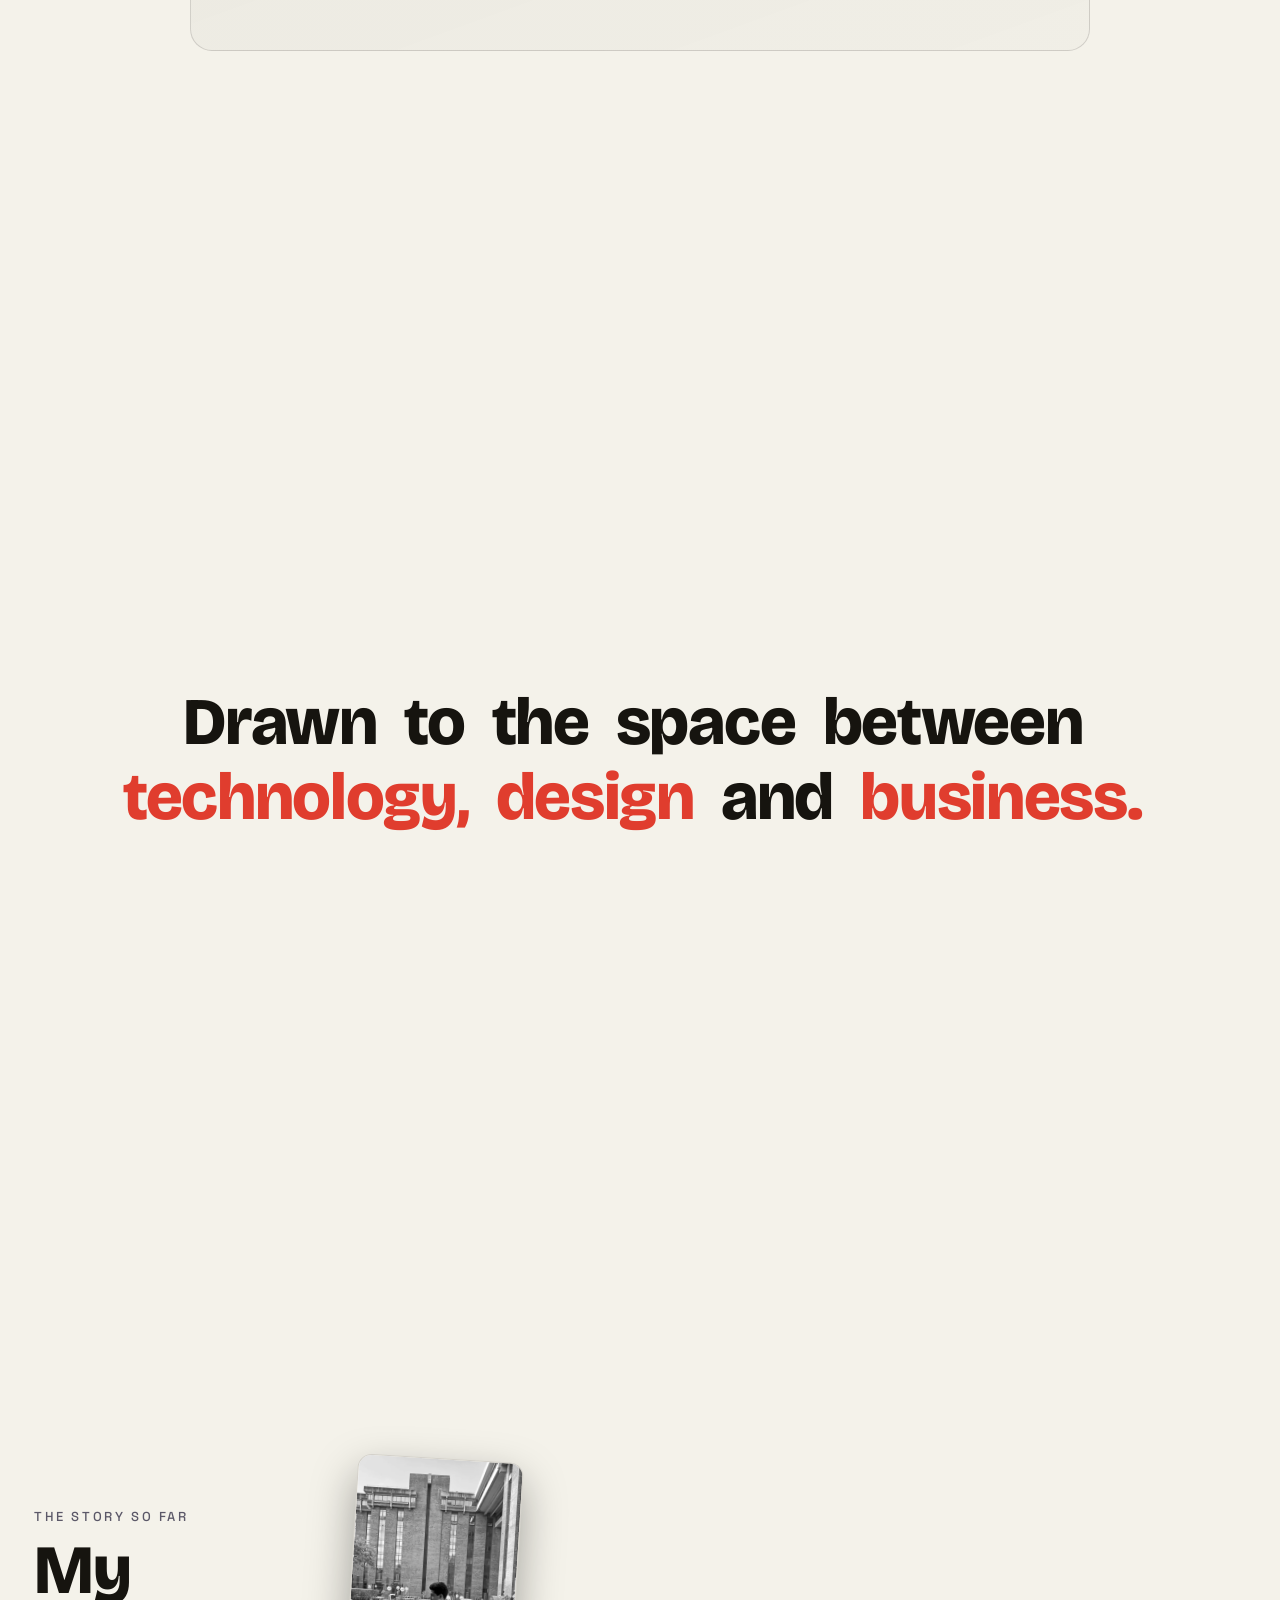
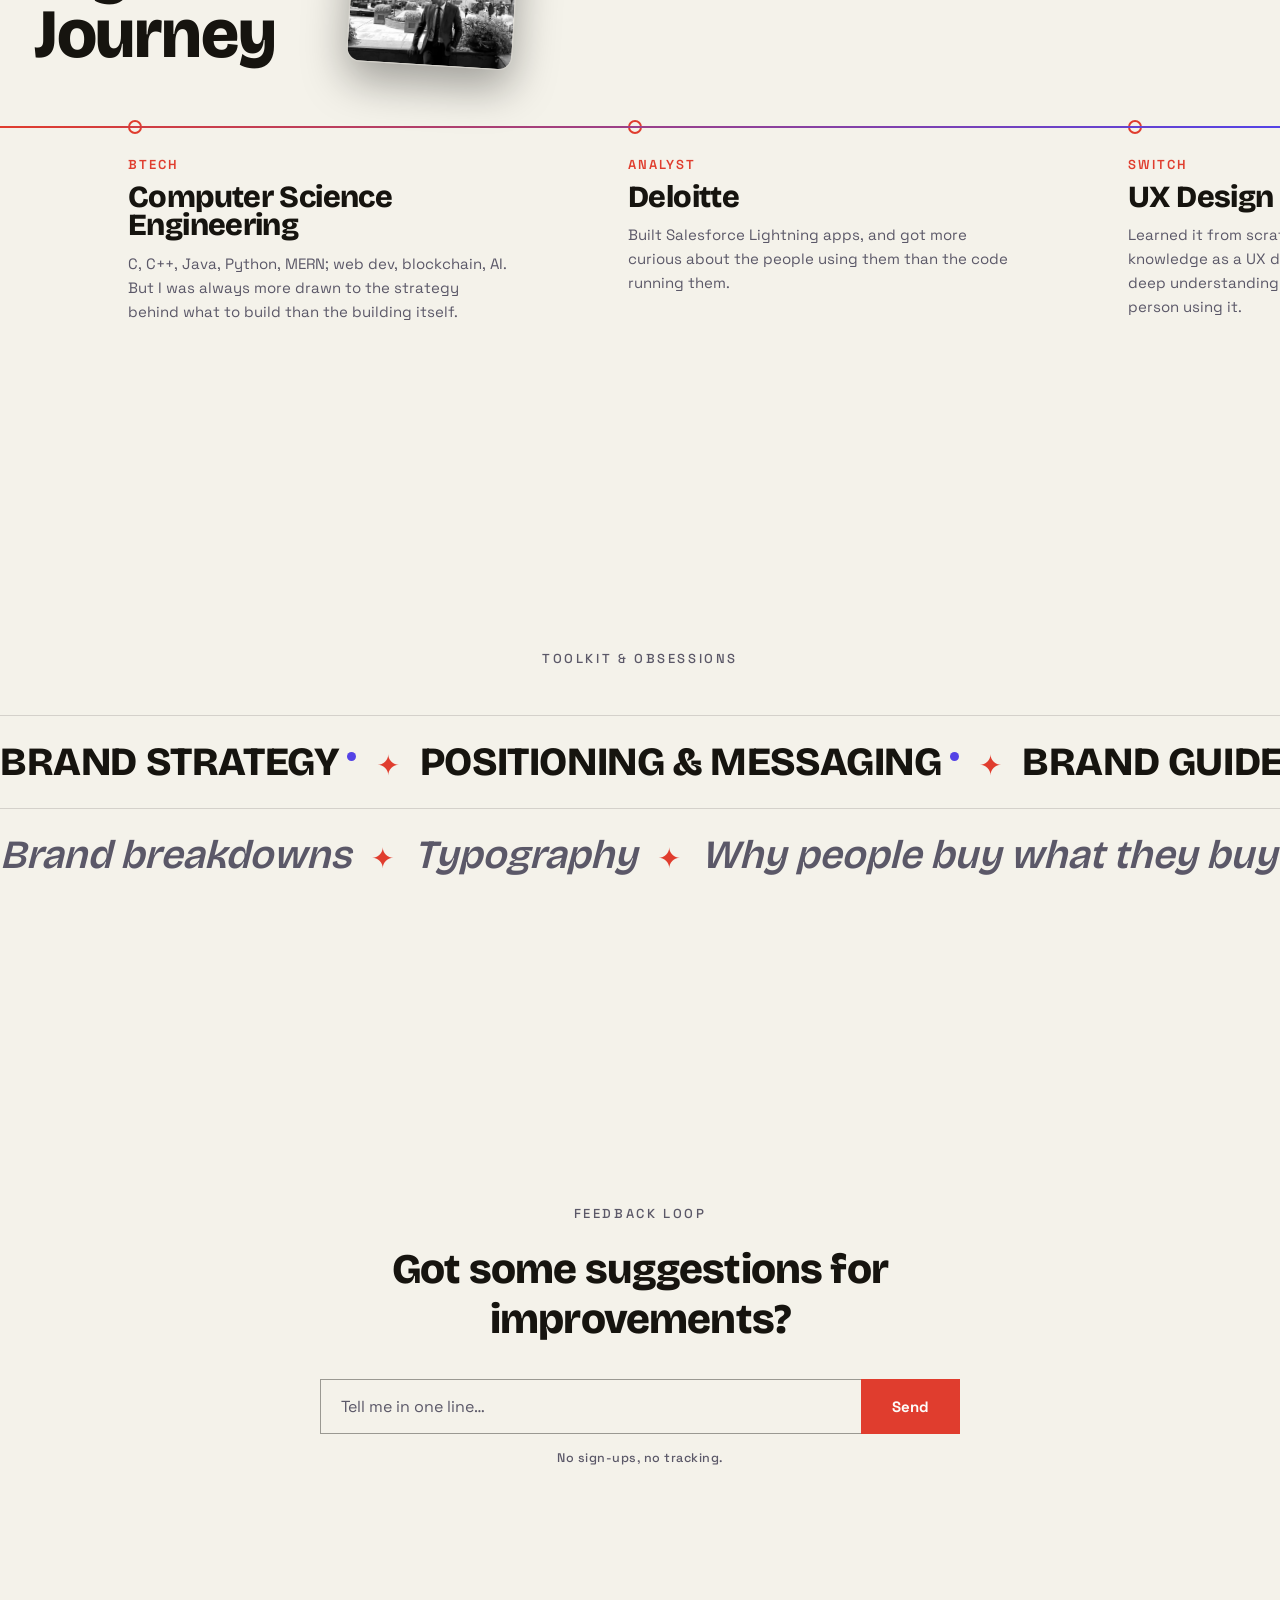
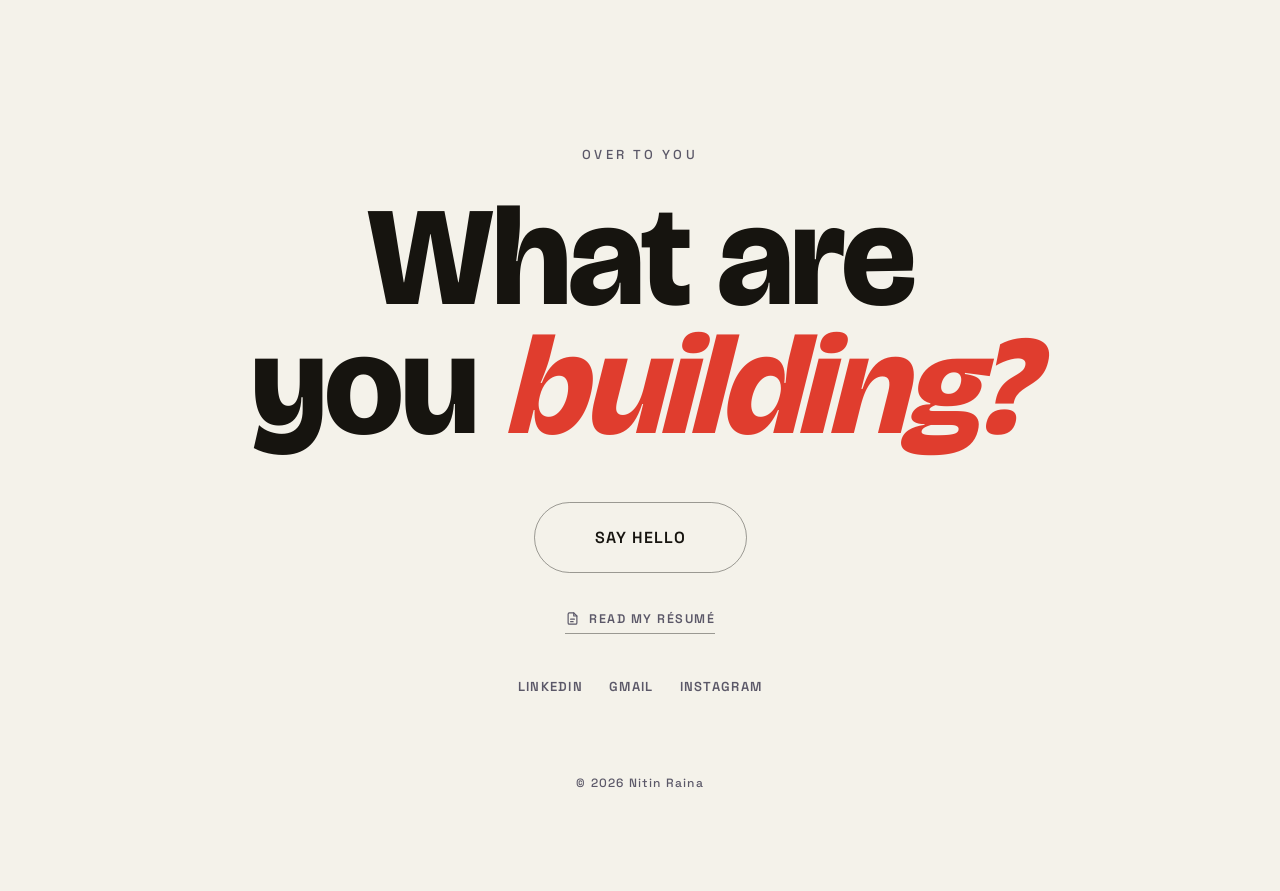
==== commit 5a00daa4: "Align XSAV header to the page grid, unify lines and spacing, fix scroll cue visibility Co-Authored-B" ====
--- a/immersive/index.html
+++ b/immersive/index.html
@@ -210,6 +210,7 @@
   @keyframes cue{0%{top:-2px;opacity:0}15%{opacity:1}75%{opacity:1}100%{top:36px;opacity:0}}
   .scroll-cue{transition:opacity .5s ease,transform .5s ease}
   .scroll-cue.gone{opacity:0!important;transform:translateY(8px);pointer-events:none}
+  .scroll-cue.pre{opacity:0}
   @keyframes cuePulse{0%,100%{opacity:1}50%{opacity:.55}}
   @media (prefers-reduced-motion:reduce){.scroll-cue{animation:none}}
 
@@ -1061,6 +1062,8 @@
 
   function startHero(){
     if (!hasGSAP){ document.getElementById('intro').style.display='none'; return; }
+    const cue = document.querySelector('.scroll-cue');
+    cue.classList.add('pre');
     const counter = { v: 0 };
     const tl = gsap.timeline();
     tl.to(counter, { v: 100, duration: 1.1, ease:'power2.inOut',
@@ -1072,7 +1075,7 @@
       .from(chars, { yPercent:120, rotateX:-70, opacity:0, duration:.9, stagger:.04, ease:'power4.out' }, '-=.4')
       .from('.hero .greeting span', { yPercent:110, duration:.6, ease:'power3.out' }, '-=.5')
       .from('#heroSub', { y:24, opacity:0, duration:.8, ease:'power3.out' }, '-=.4')
-      .from('.scroll-cue', { opacity:0, duration:.6 }, '-=.3');
+      .call(() => cue.classList.remove('pre'), null, '-=.3');
   }
   let heroStarted = false;
   function startHeroOnce(){ if (heroStarted) return; heroStarted = true; startHero(); }
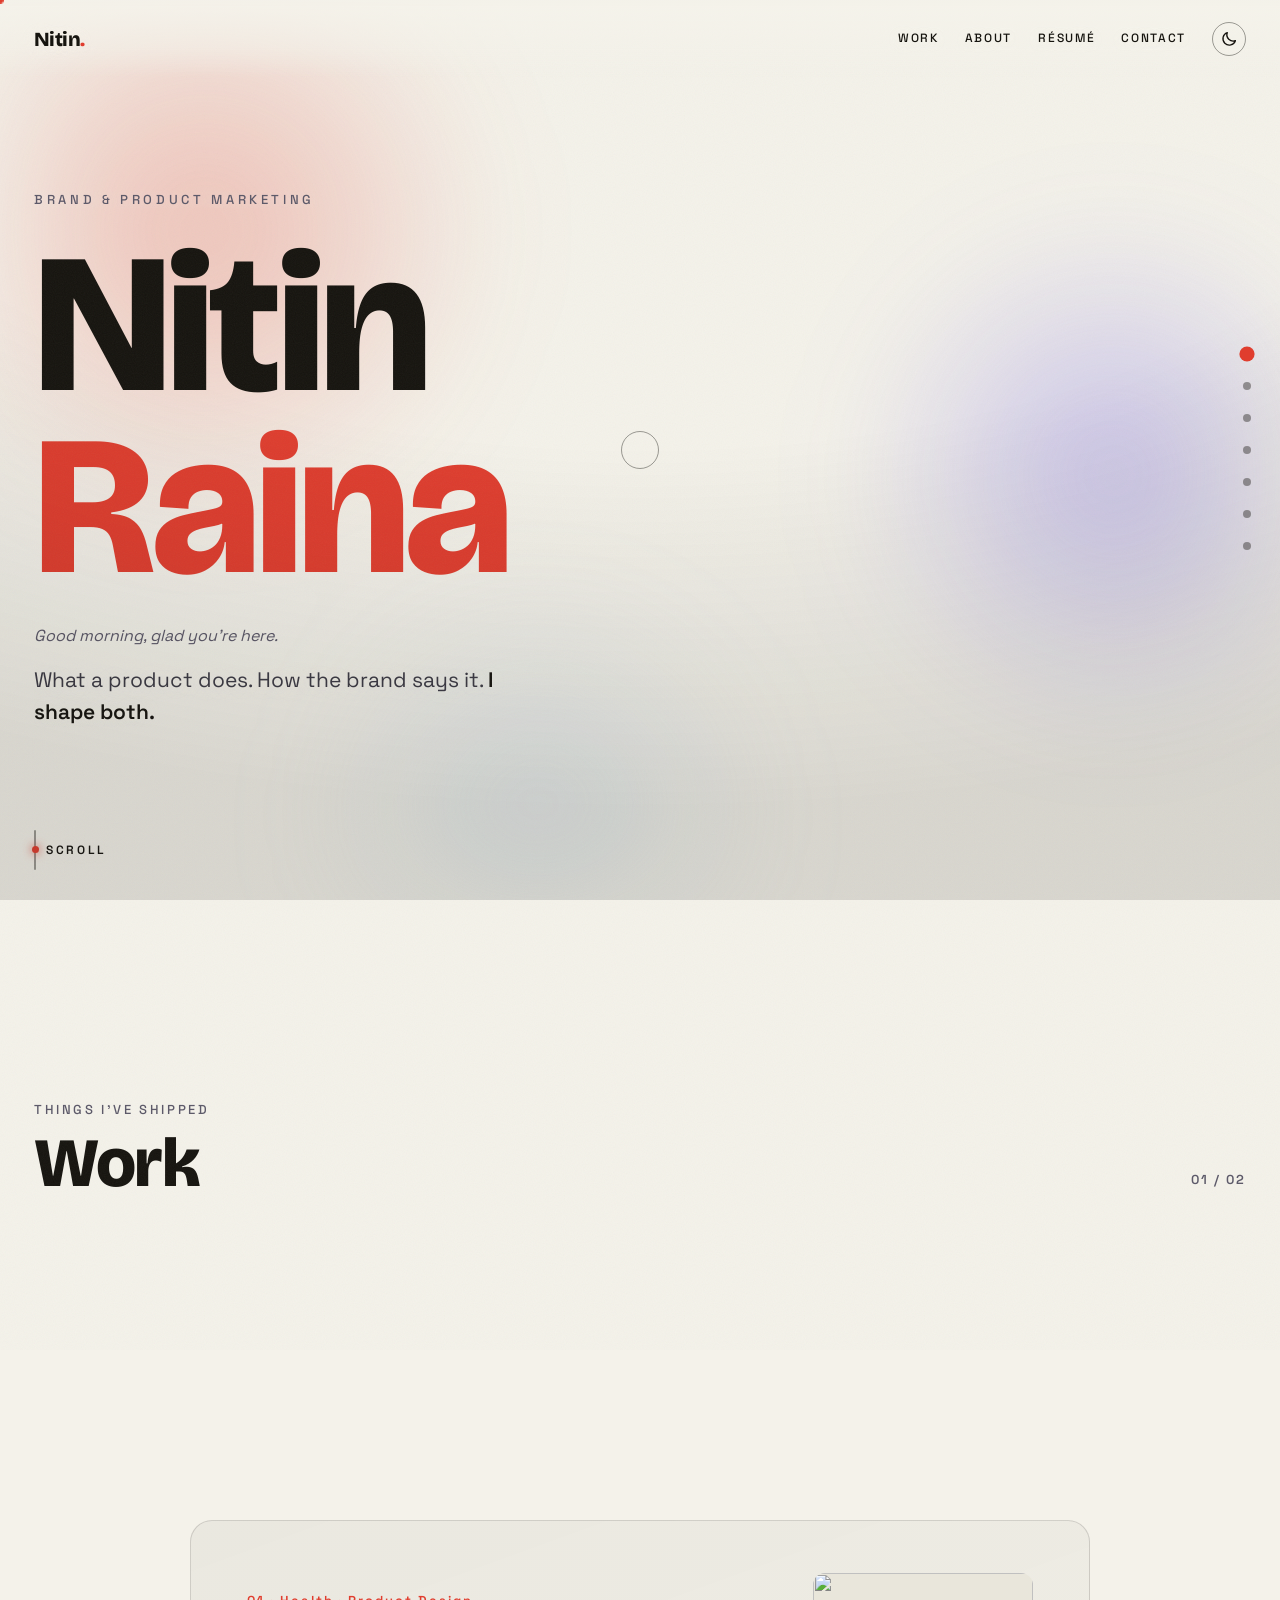
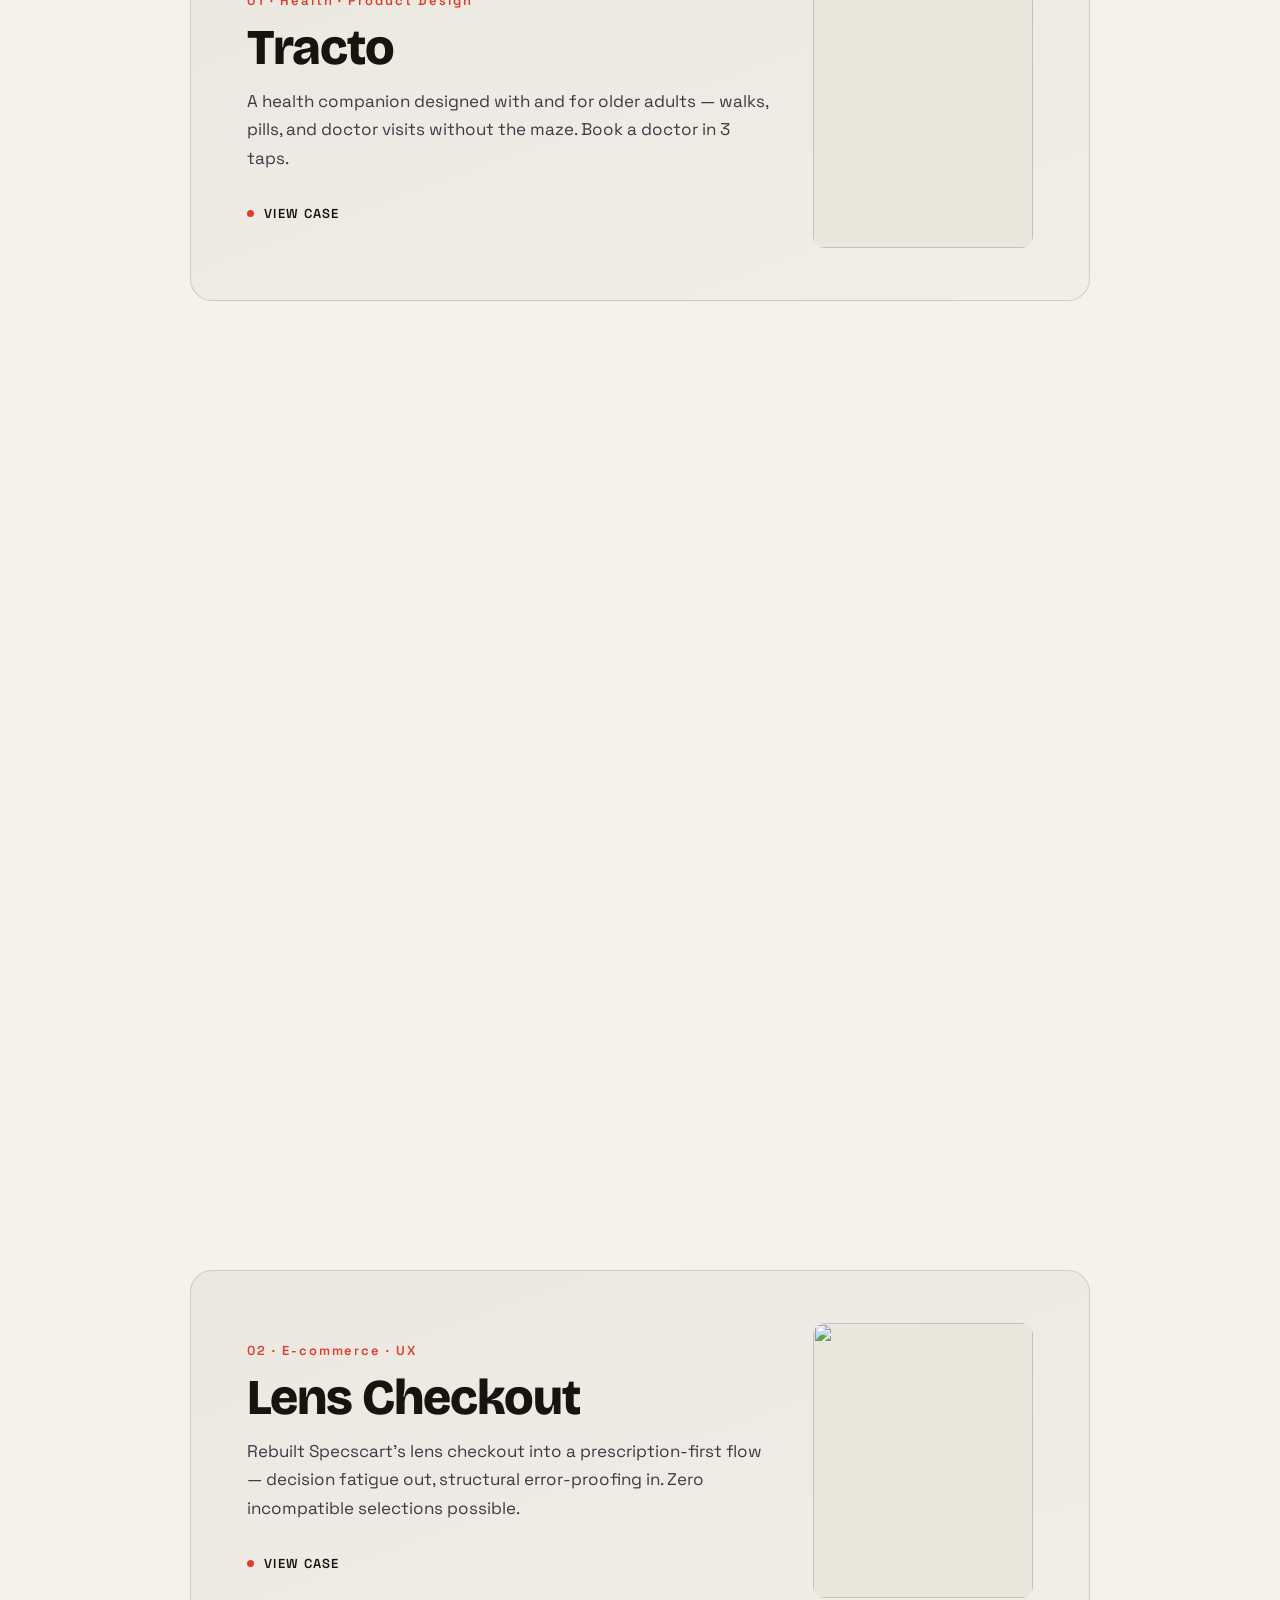
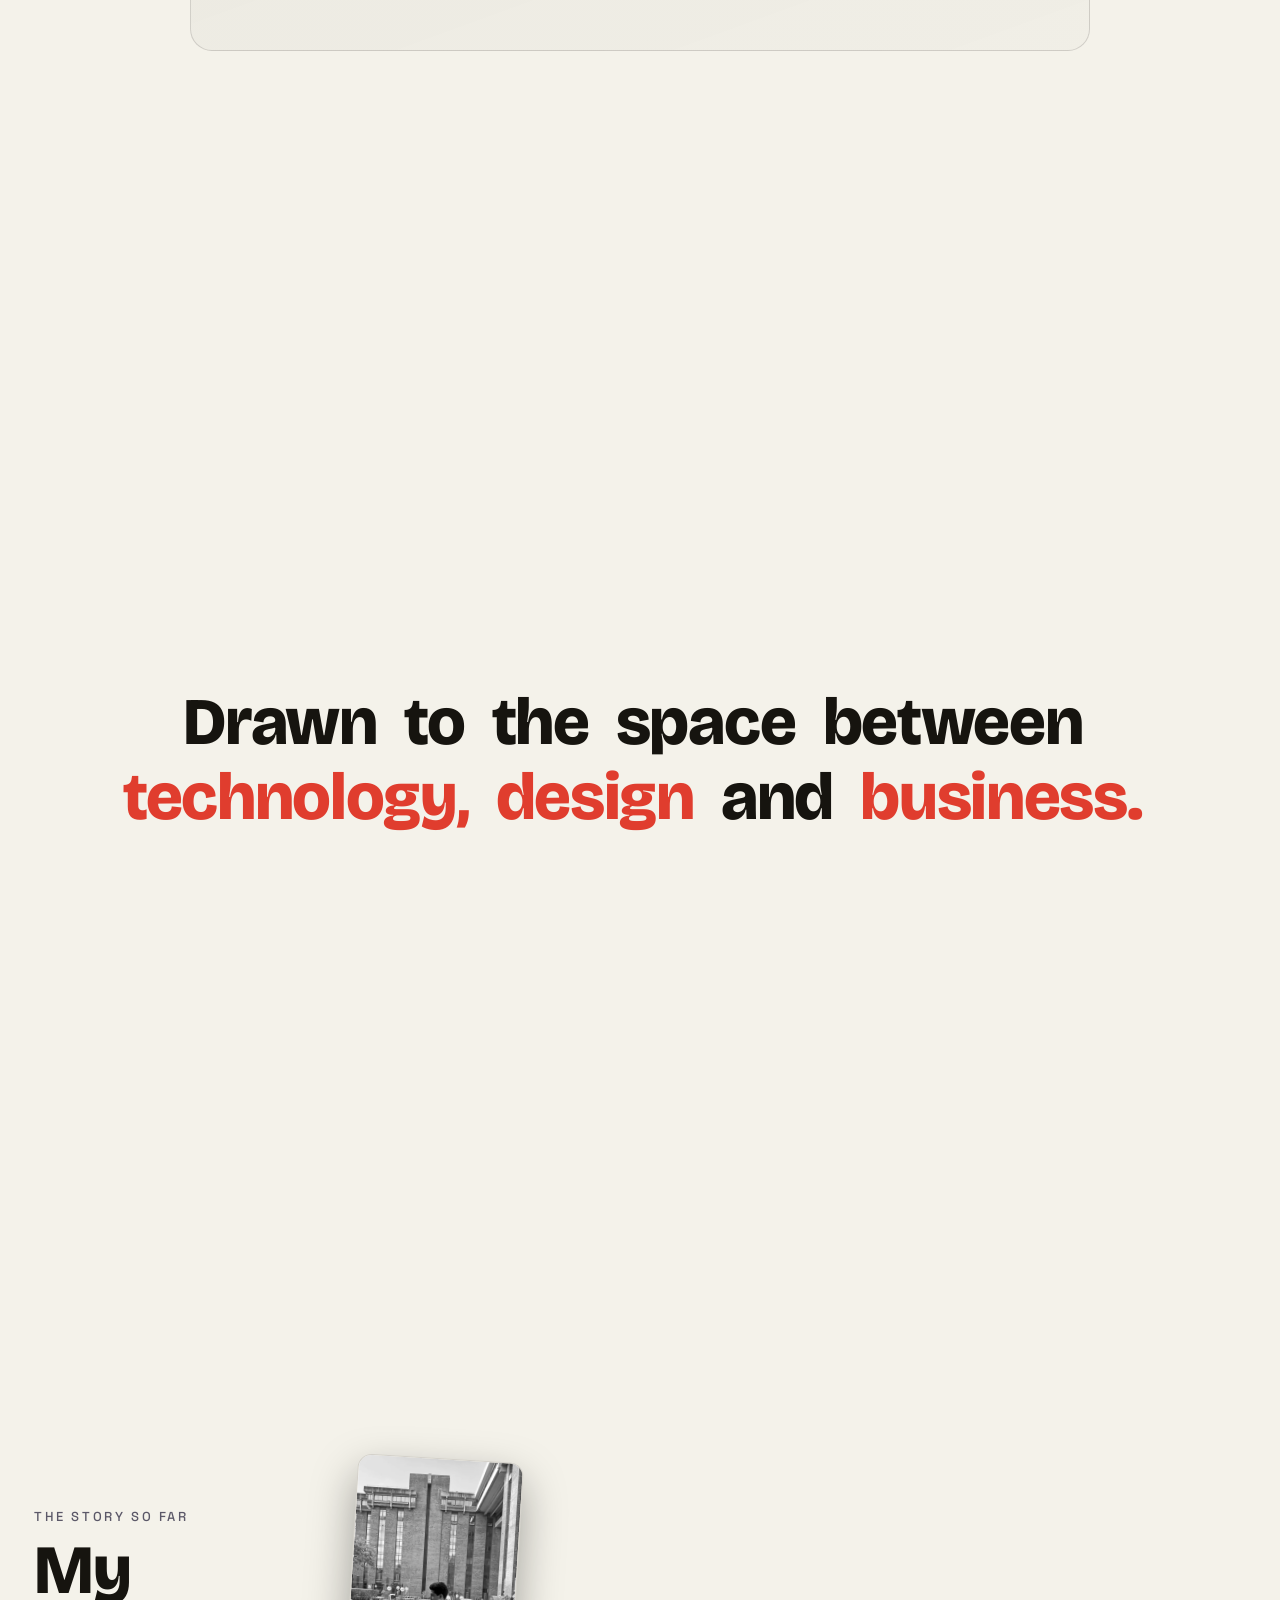
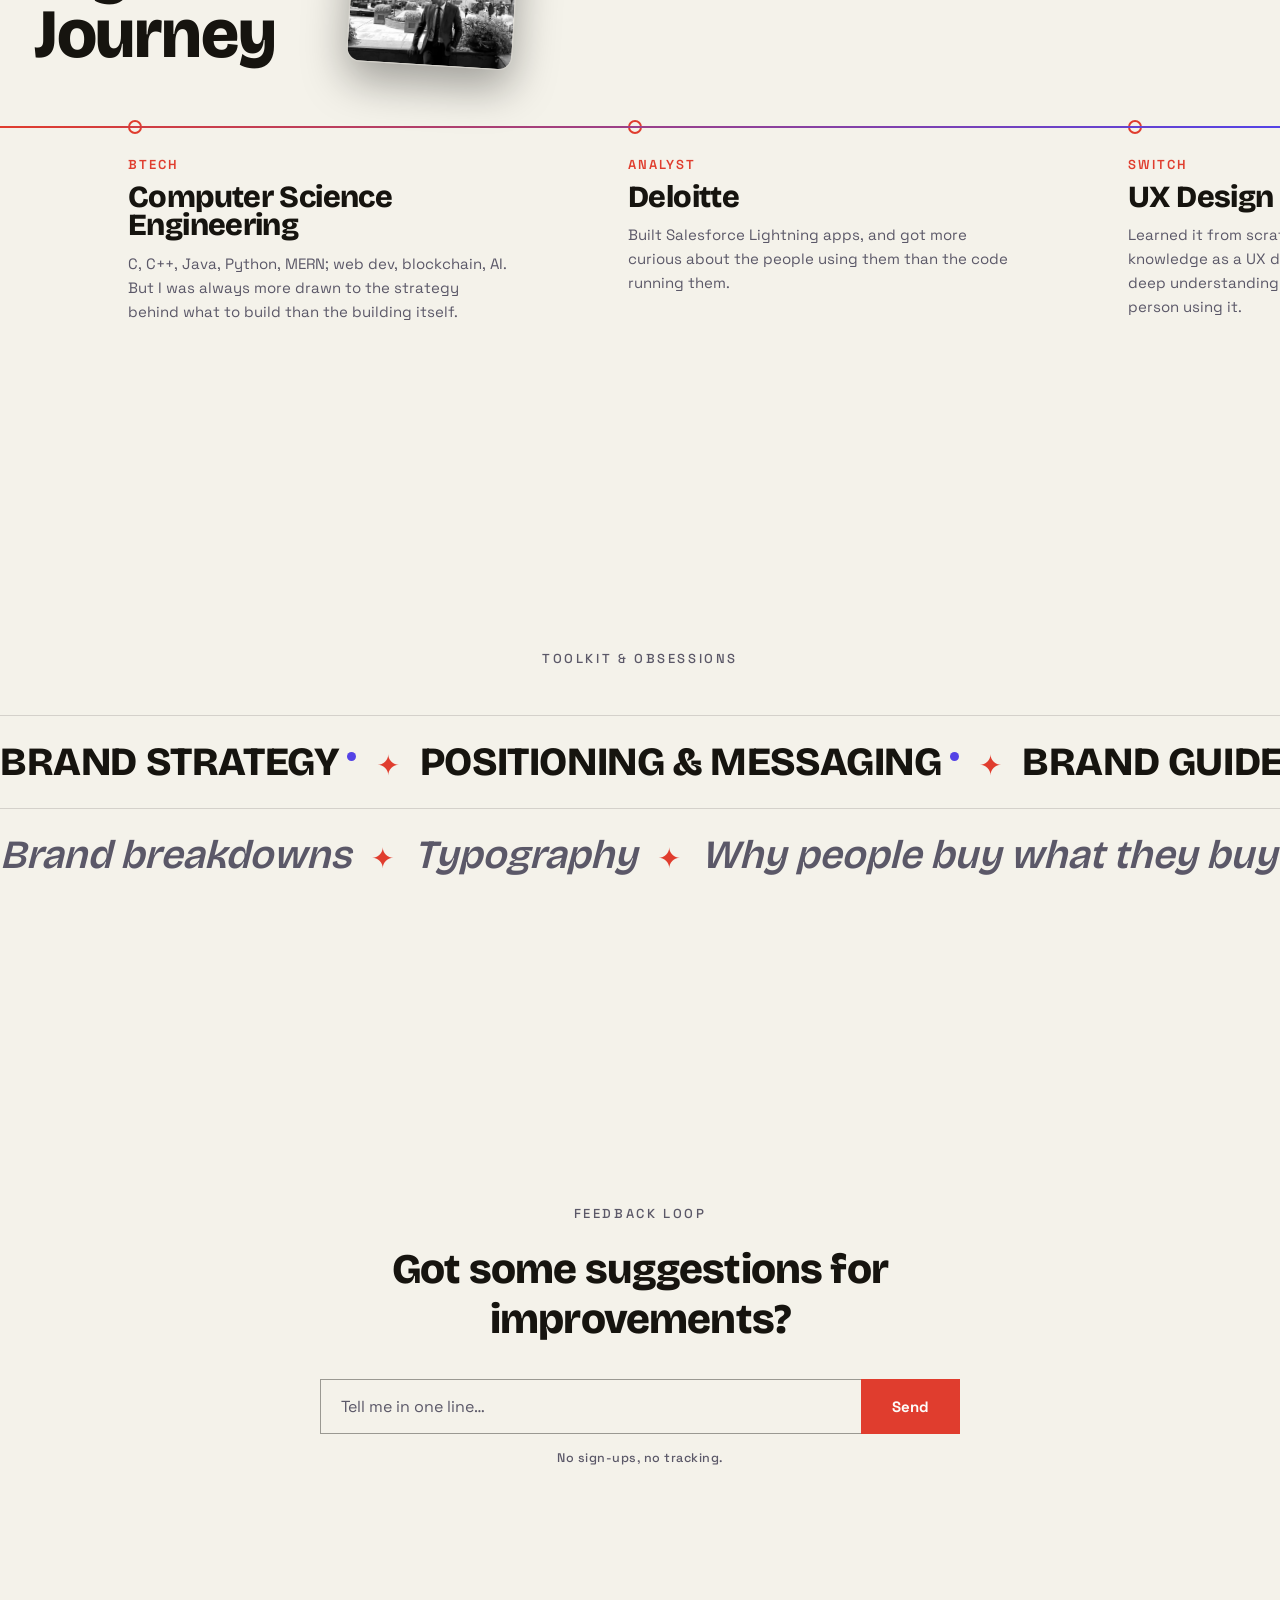
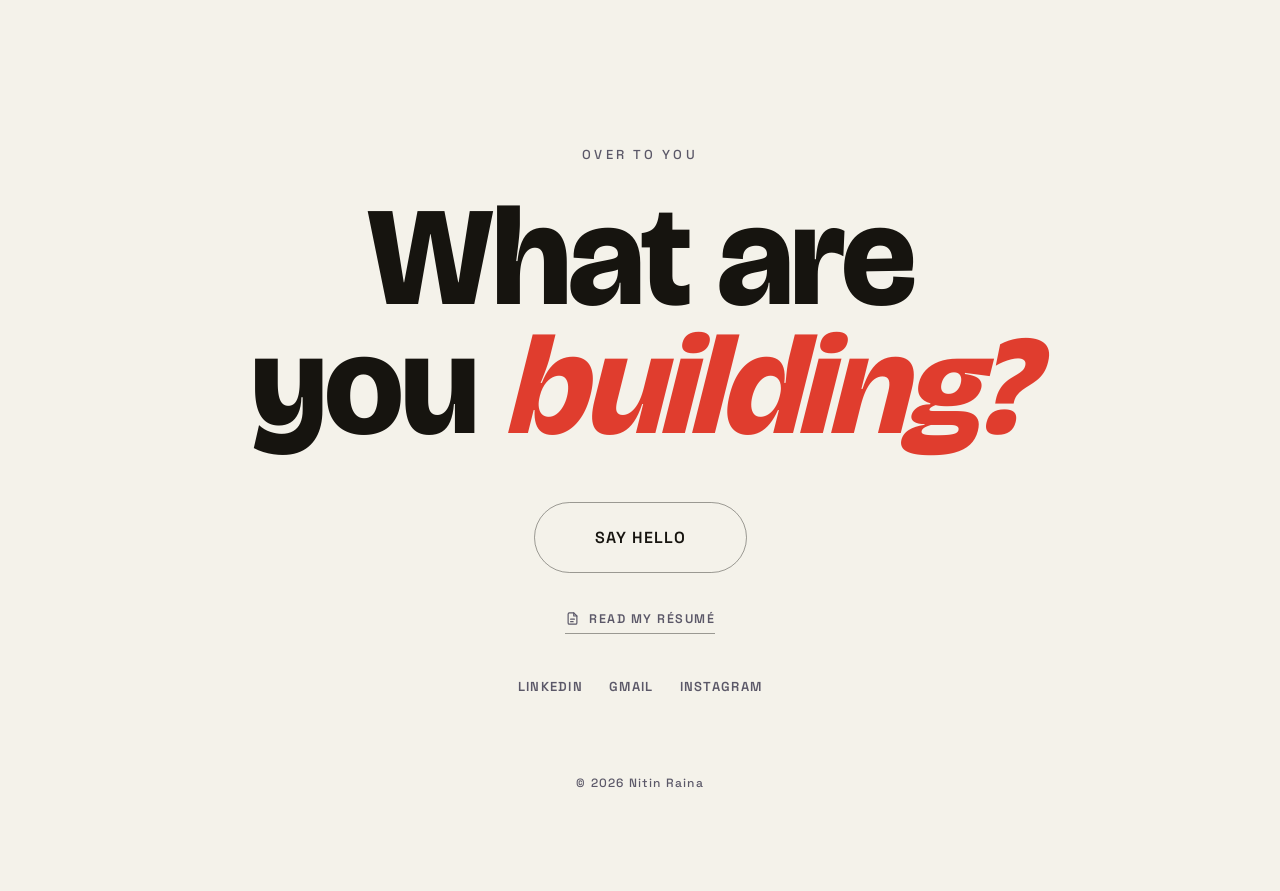
==== commit 8a45ce13: "Fit homepage hero to short screens, add section highlighting to XSAV nav Co-Authored-By: Claude Opus" ====
--- a/immersive/index.html
+++ b/immersive/index.html
@@ -184,16 +184,16 @@
   /* HERO — fixed top padding guarantees clearance under the fixed nav no
      matter the viewport height (previously the eyebrow could land right
      under/behind "Nitin." on shorter screens) */
-  .hero{min-height:100svh;display:flex;flex-direction:column;justify-content:center;padding:130px 34px 80px;position:relative}
+  .hero{min-height:100svh;display:flex;flex-direction:column;justify-content:center;padding:clamp(76px,13svh,130px) 34px clamp(88px,11svh,110px);position:relative}
   /* time-of-day greeting: a warm, lowercase aside between the name and
      the hero-sub — it opens the sentence that hero-sub continues, so it
      stays a separate element (not folded into the eyebrow text) and reads as
      its own small human touch rather than competing with the tagline */
-  .hero .greeting{font:400 16px 'Space Grotesk';font-style:italic;letter-spacing:normal;text-transform:none;color:var(--muted);margin:28px 0 10px;overflow:hidden;min-height:1em}
+  .hero .greeting{font:400 16px 'Space Grotesk';font-style:italic;letter-spacing:normal;text-transform:none;color:var(--muted);margin:clamp(14px,3svh,28px) 0 10px;overflow:hidden;min-height:1em}
   .hero .greeting span{display:inline-block}
-  .hero .eyebrow{font:500 13px 'Space Grotesk';letter-spacing:.28em;text-transform:uppercase;color:var(--muted);margin-bottom:26px;overflow:hidden;text-shadow:0 2px 16px var(--shadow)}
+  .hero .eyebrow{font:500 13px 'Space Grotesk';letter-spacing:.28em;text-transform:uppercase;color:var(--muted);margin-bottom:clamp(14px,3svh,26px);overflow:hidden;text-shadow:0 2px 16px var(--shadow)}
   .hero .eyebrow span{display:inline-block}
-  .hero-name{font-size:clamp(58px,15.5vw,260px);font-weight:800;perspective:800px}
+  .hero-name{font-size:clamp(58px,min(15.5vw,22svh),260px);font-weight:800;perspective:800px}
   .hero-name .line{display:block;overflow:hidden}
   .hero-name .char{display:inline-block;will-change:transform}
   .hero-name .accent{color:var(--accent)}
